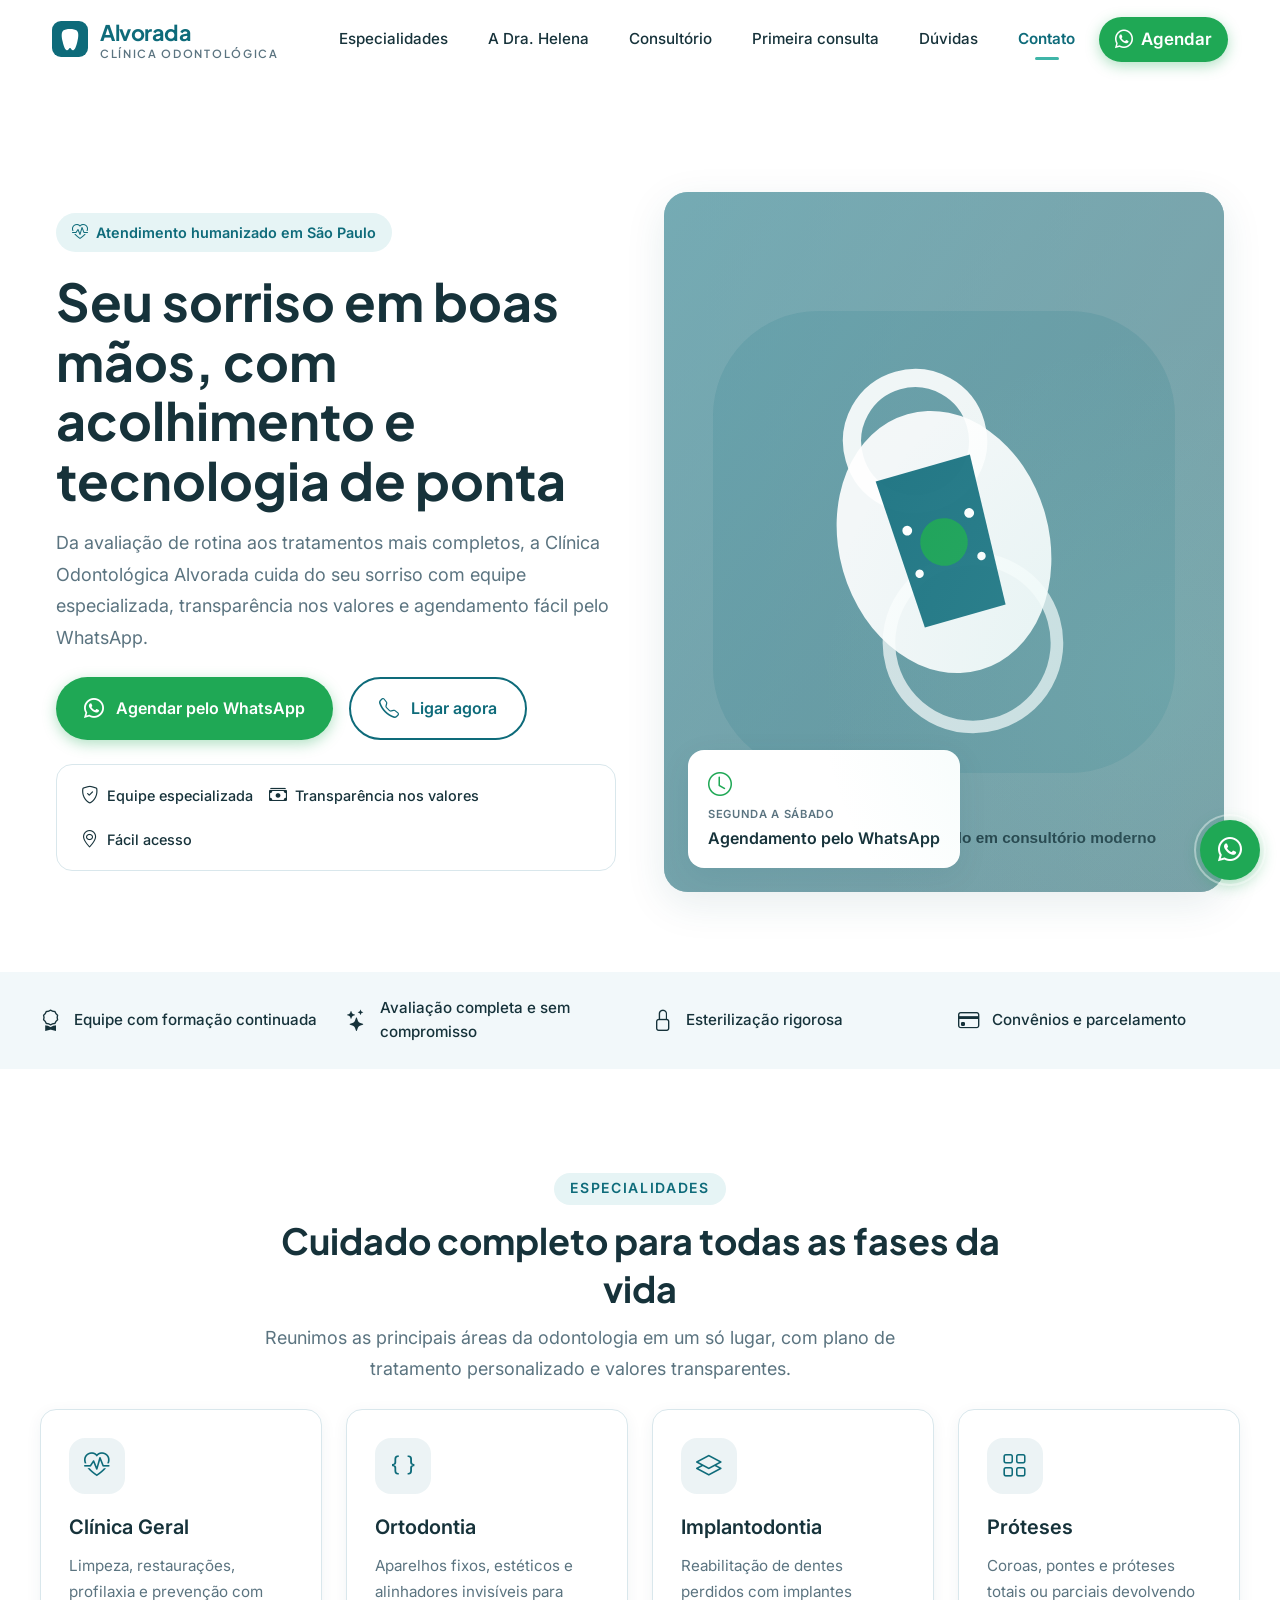
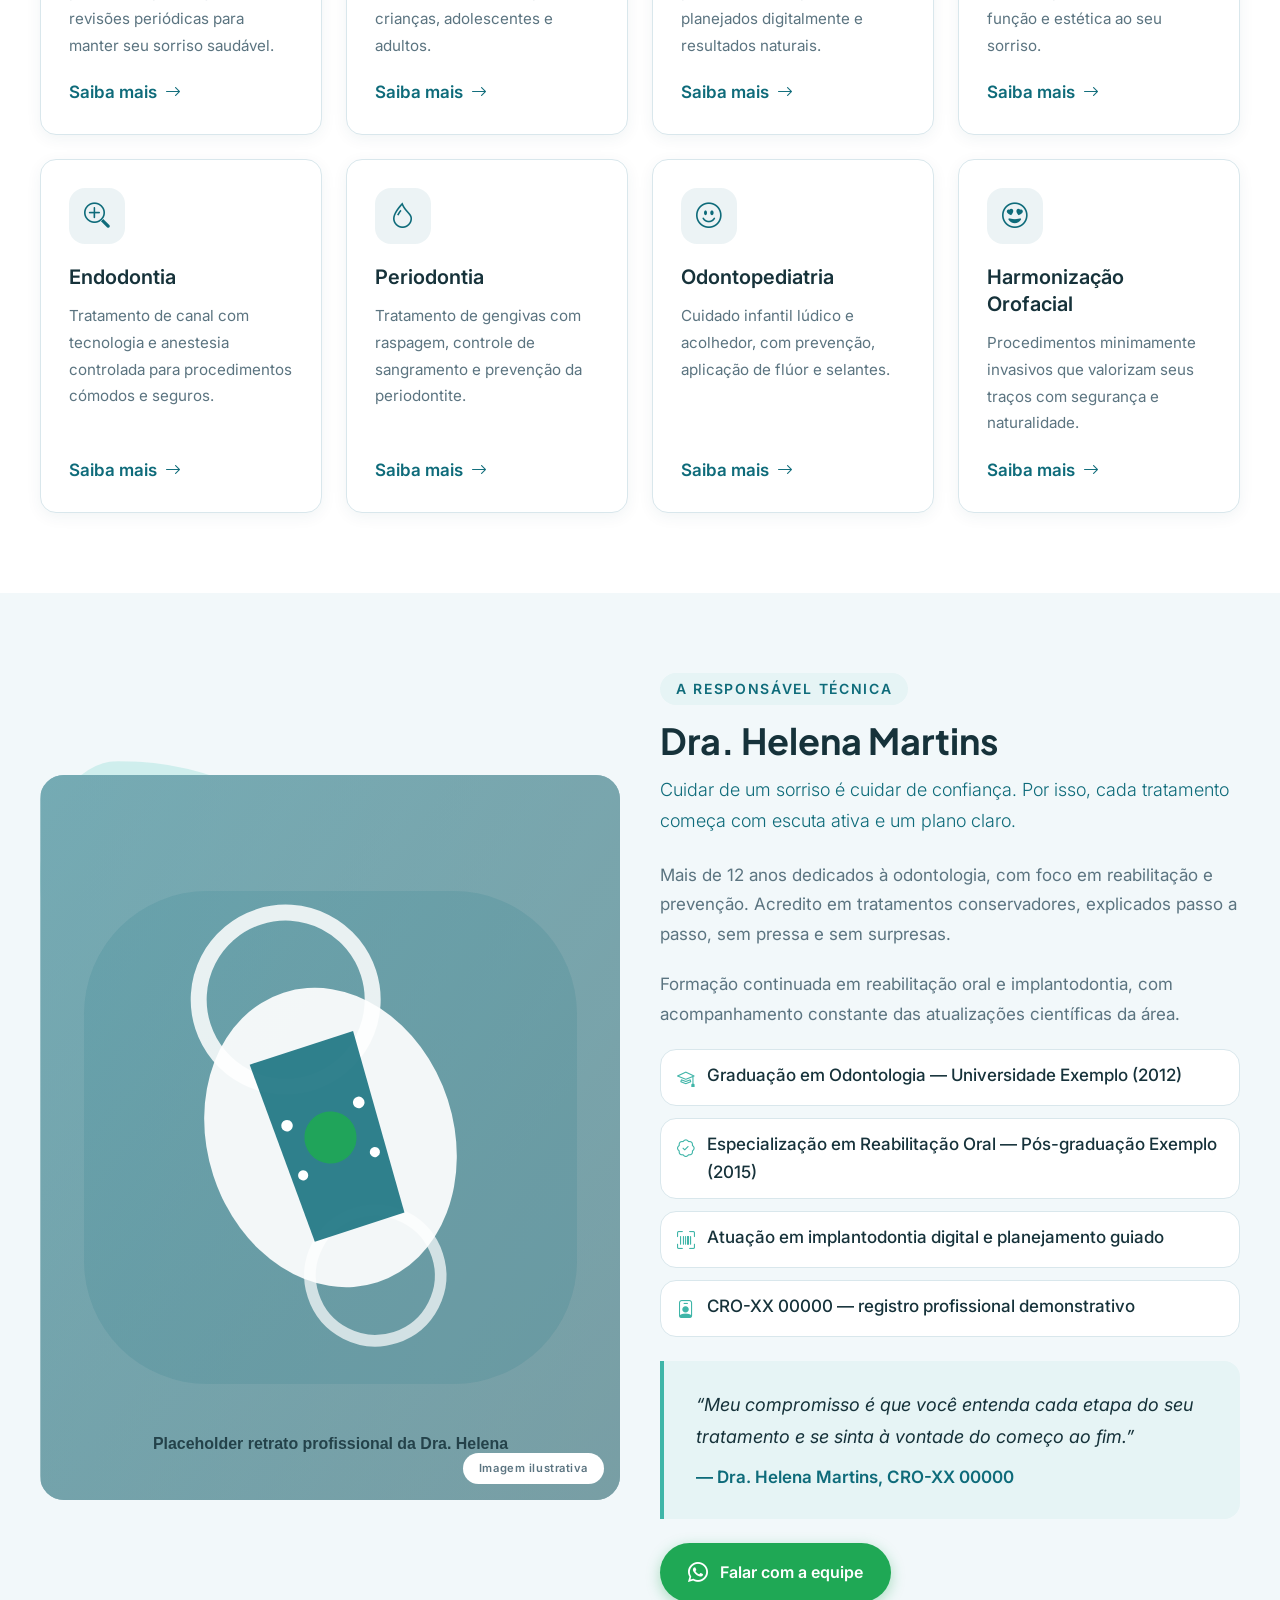
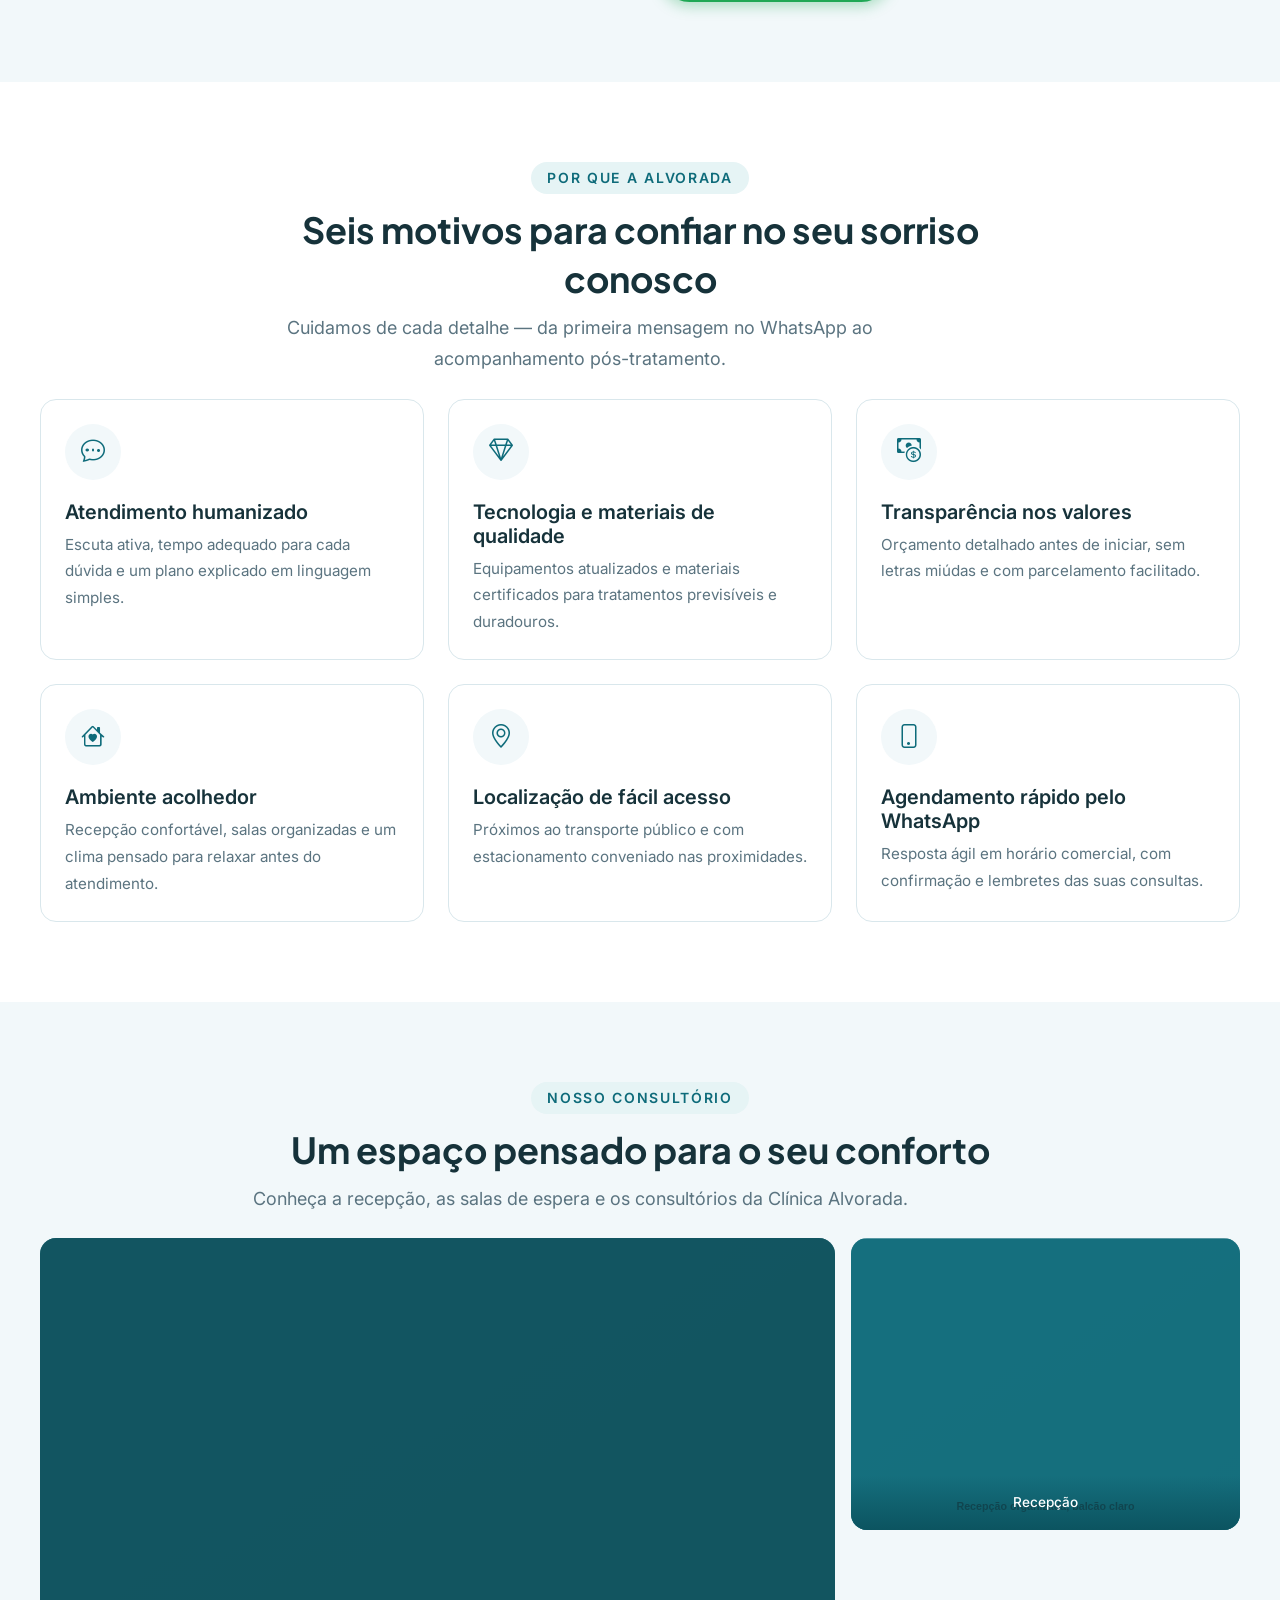
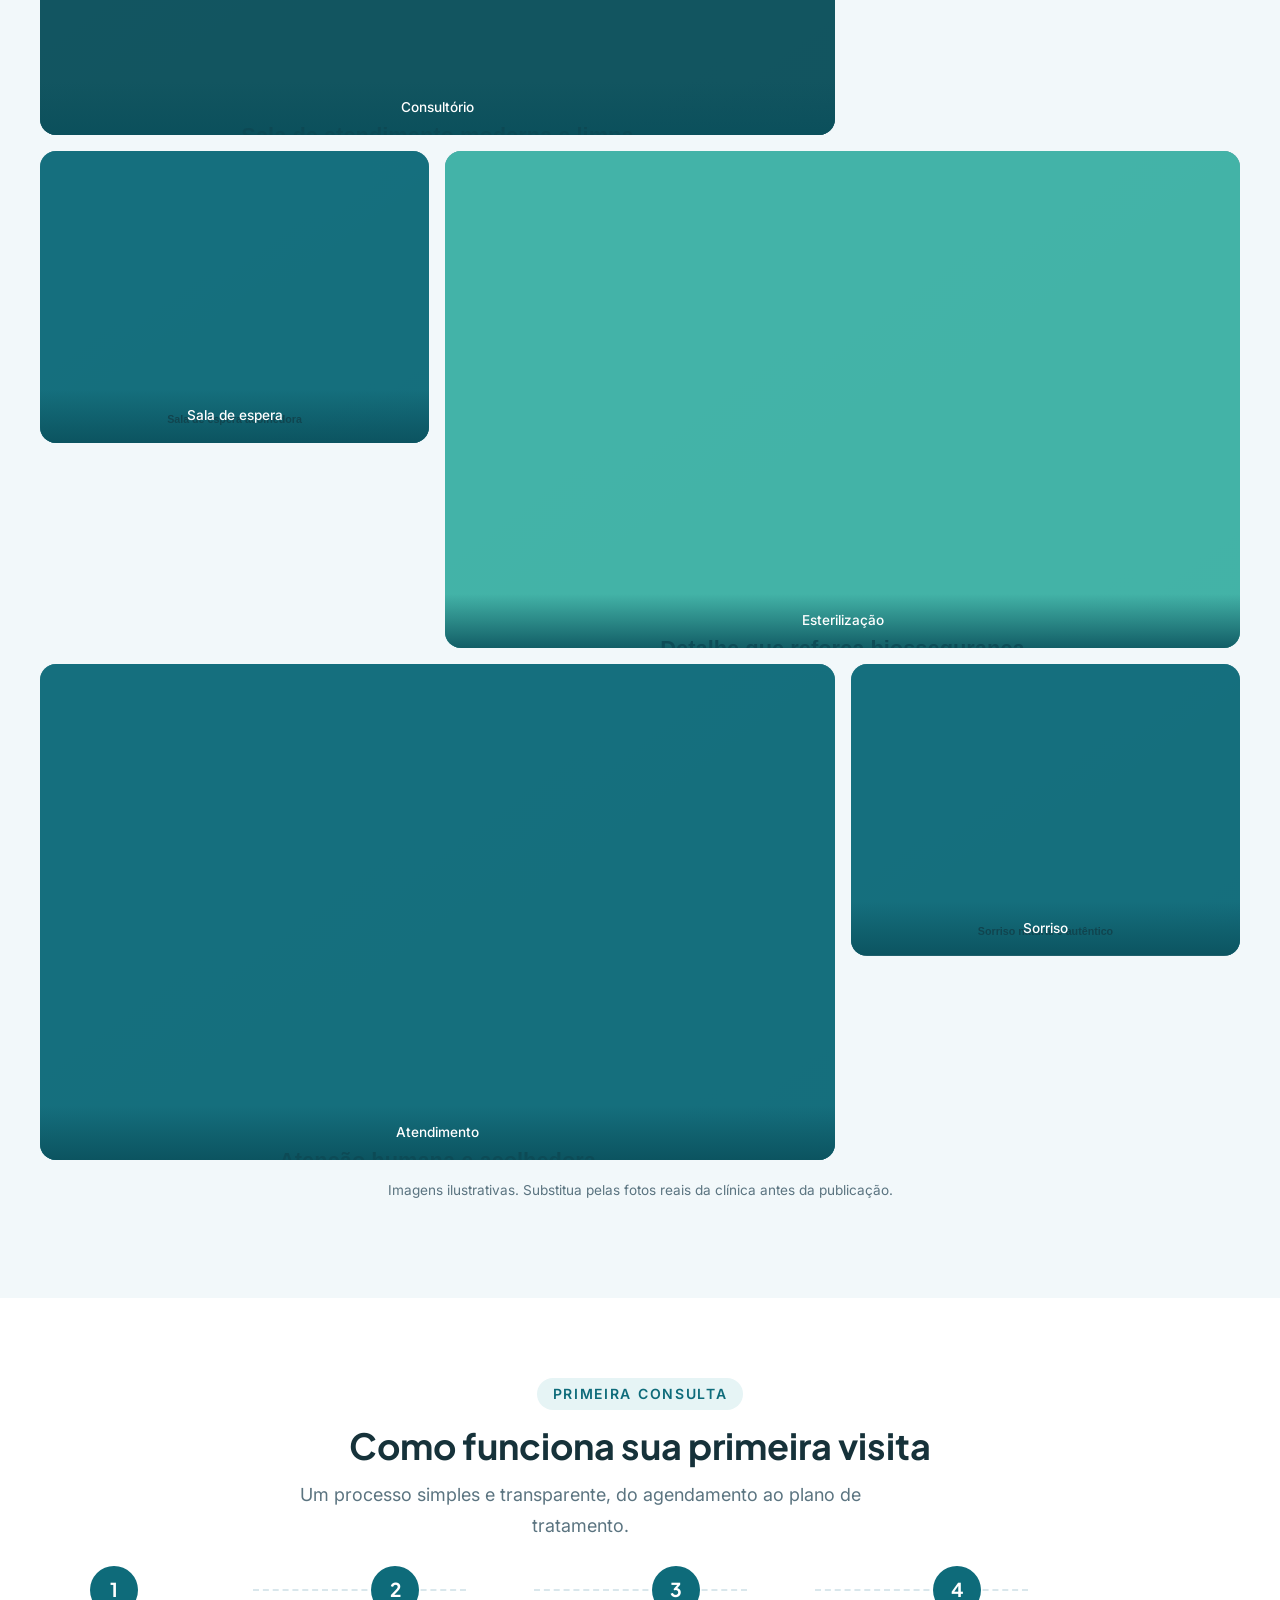
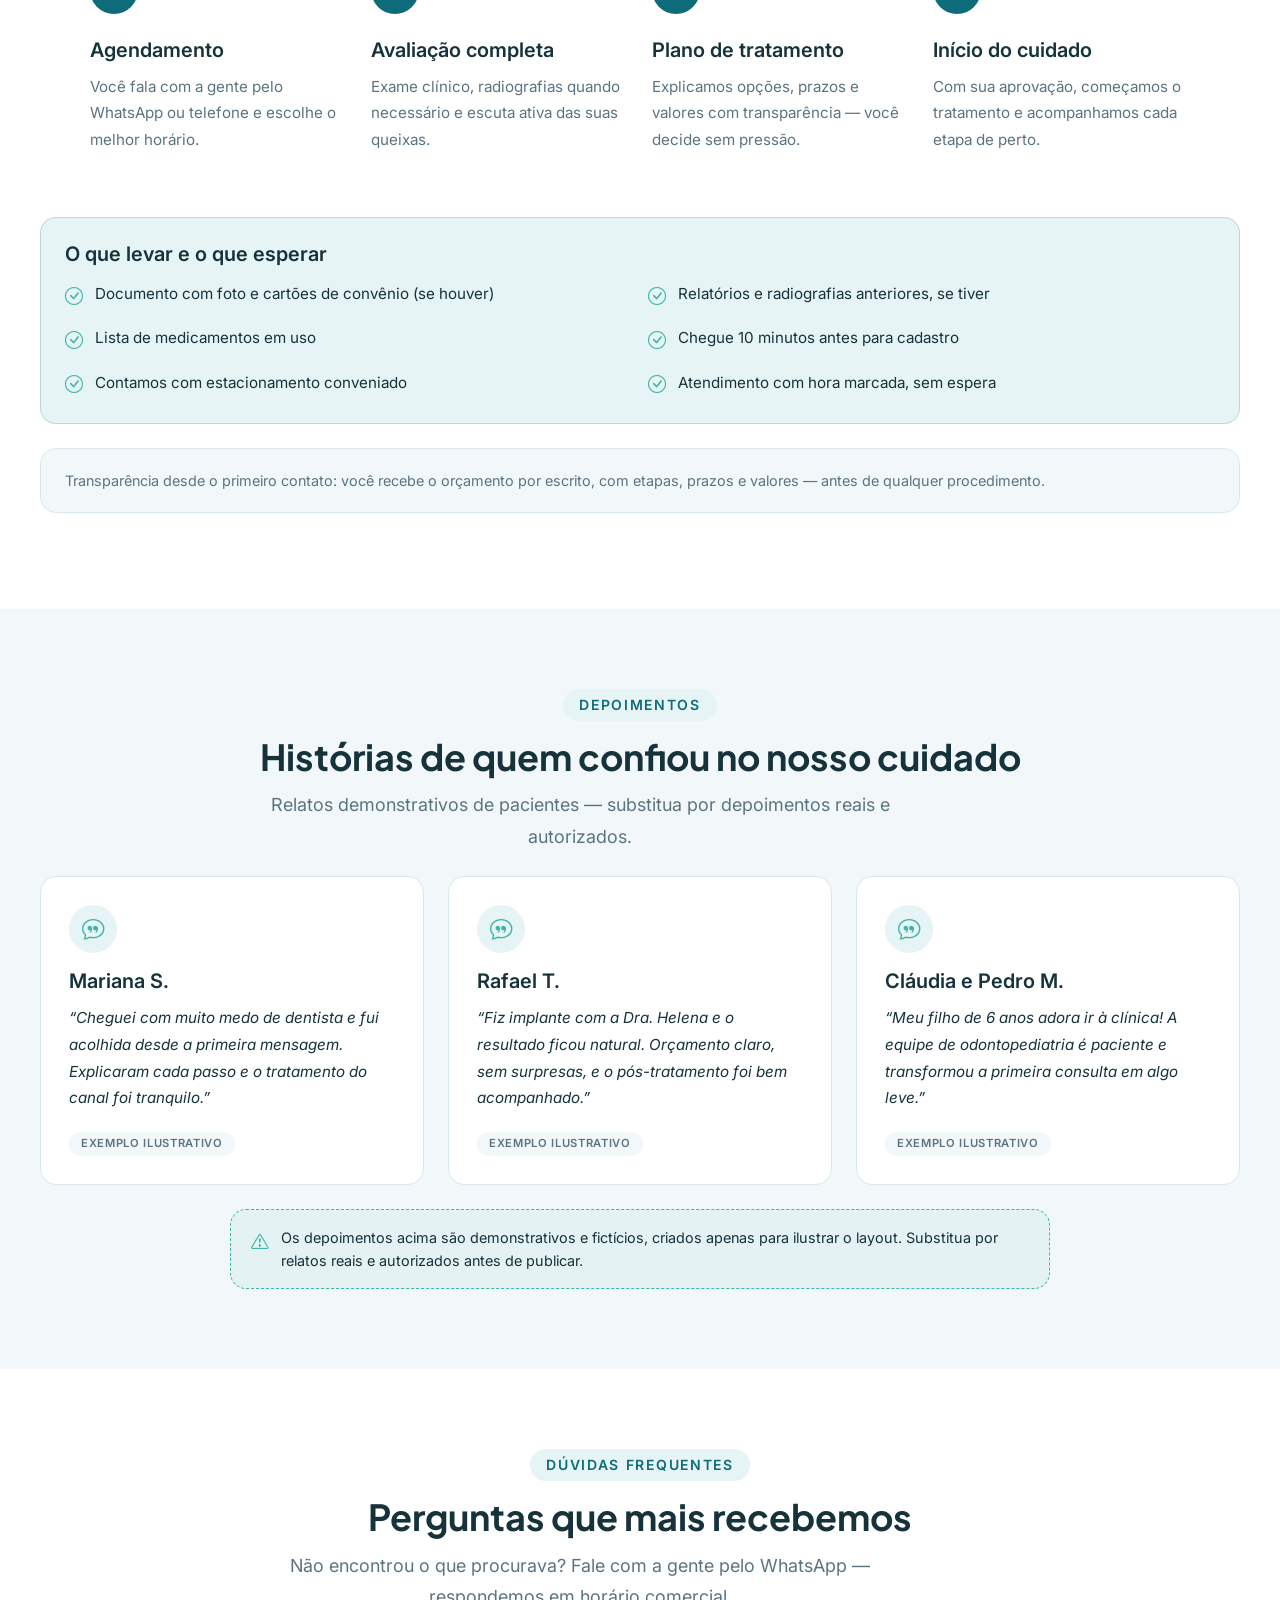
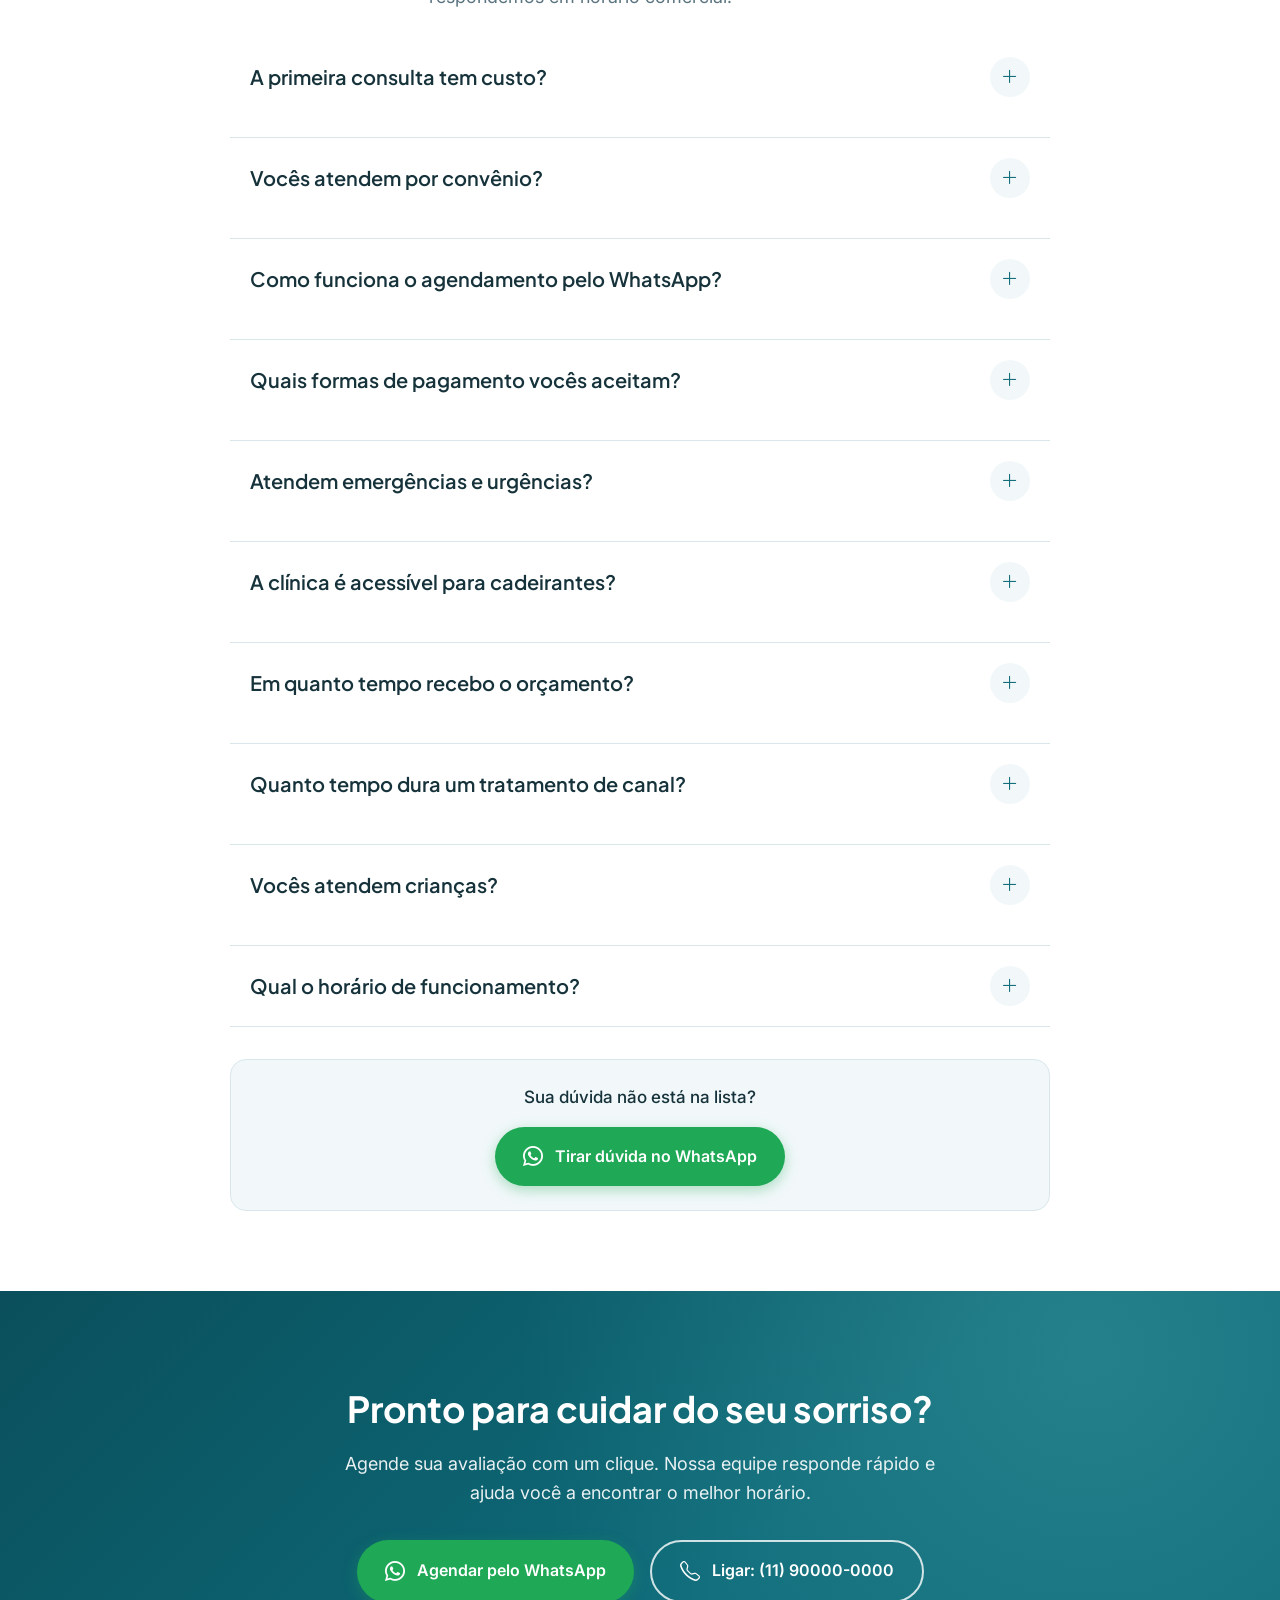
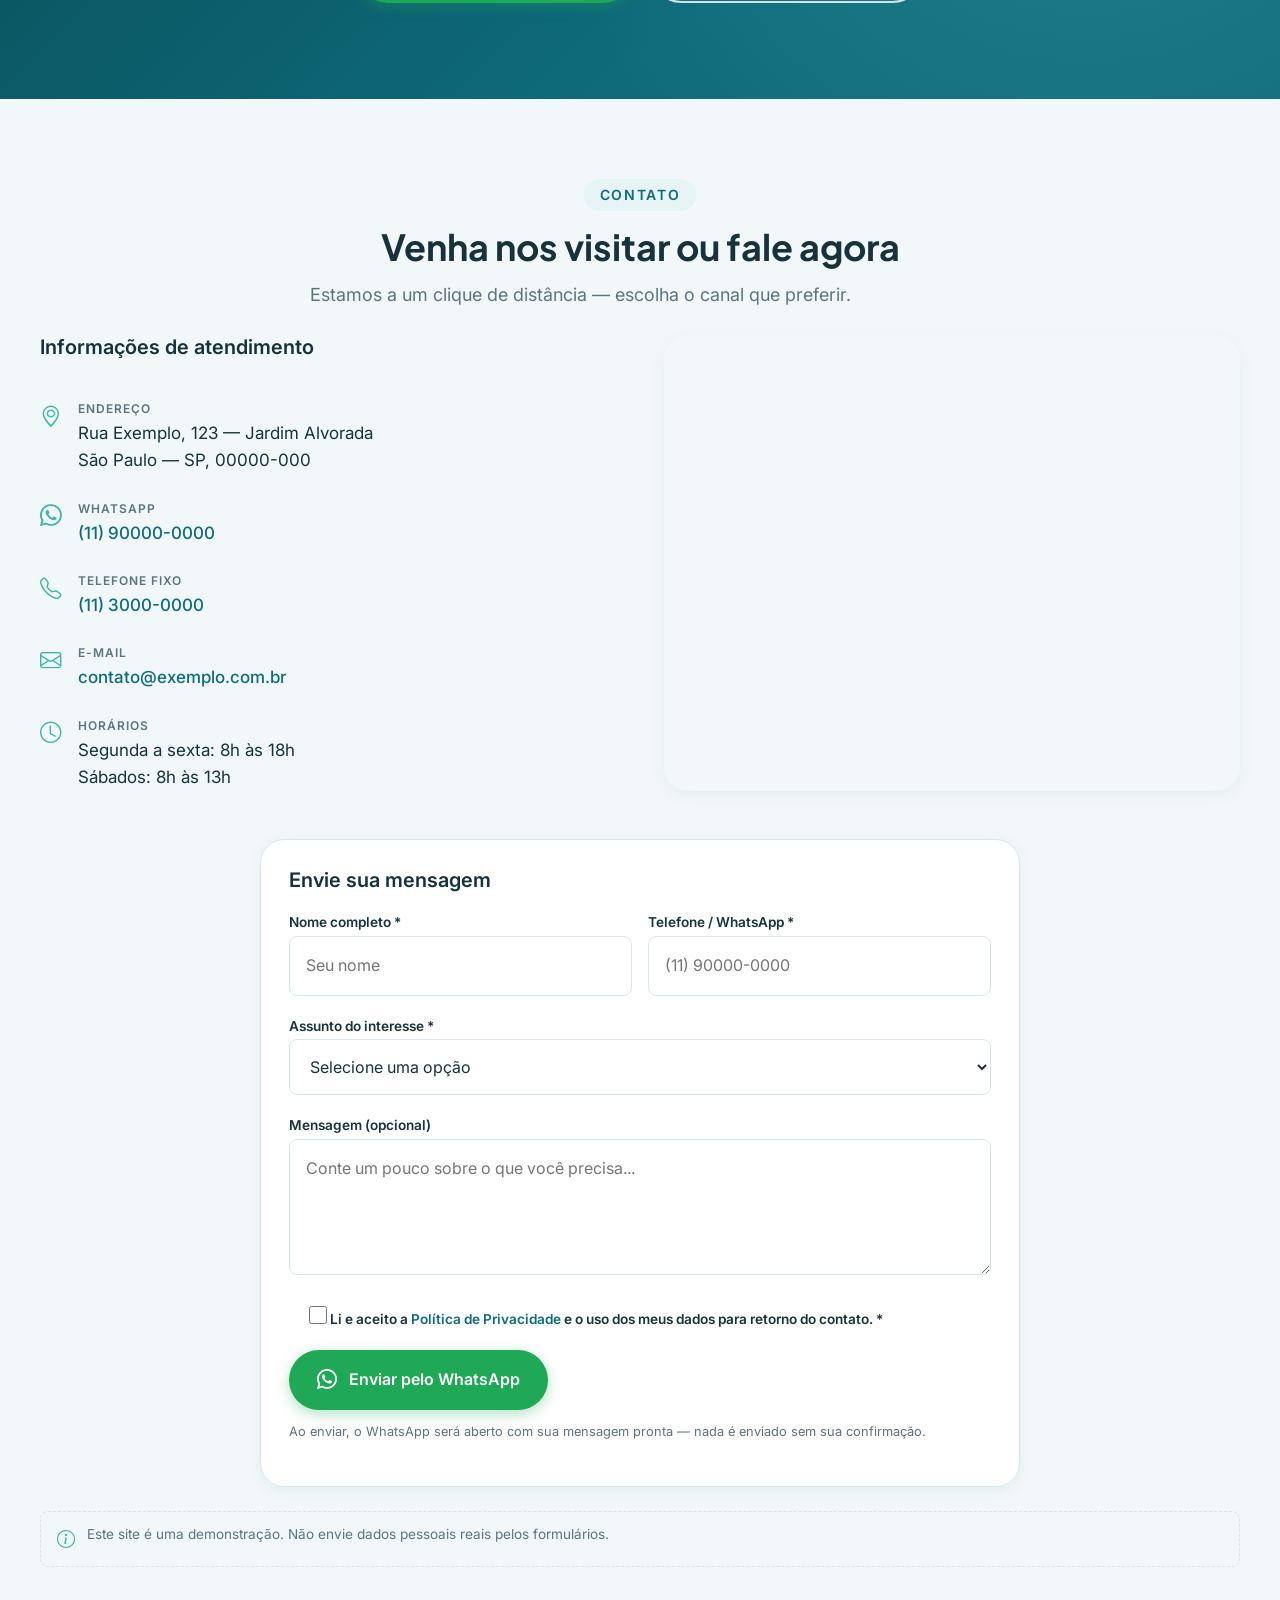
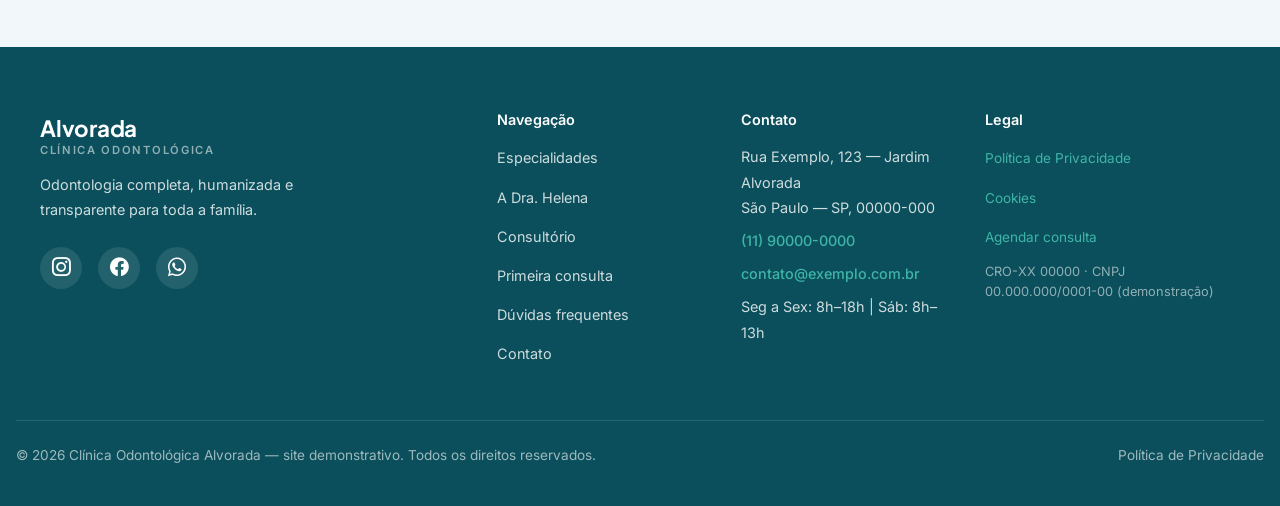
==== index.html @ f6684de0 "starter commit" ====
<!DOCTYPE html>
<html lang="pt-BR">
<head>
  <meta charset="UTF-8">
  <meta name="viewport" content="width=device-width, initial-scale=1, viewport-fit=cover">
  <title>Clínica Odontológica Alvorada | Odontologia completa em São Paulo</title>
  <meta name="description" content="Clínica Odontológica Alvorada: avaliação, implantes, ortodontia, próteses e mais. Atendimento humanizado e agendamento pelo WhatsApp. Agende sua primeira consulta.">
  <meta name="robots" content="index, follow">
  <meta name="author" content="Clínica Odontológica Alvorada">
  <meta name="theme-color" content="#0E6B7A">
  <link rel="canonical" href="https://www.exemplo.com.br/">

  <!-- Open Graph / redes sociais -->
  <meta property="og:type" content="website">
  <meta property="og:locale" content="pt_BR">
  <meta property="og:site_name" content="Clínica Odontológica Alvorada">
  <meta property="og:title" content="Clínica Odontológica Alvorada | Odontologia completa em São Paulo">
  <meta property="og:description" content="Atendimento humanizado, equipe especializada e agendamento pelo WhatsApp. Cuide do seu sorriso na Clínica Alvorada.">
  <meta property="og:url" content="https://www.exemplo.com.br/">
  <meta property="og:image" content="https://www.exemplo.com.br/images/og-image.png">
  <meta name="twitter:card" content="summary_large_image">

  <!-- Favicon -->
  <link rel="icon" type="image/svg+xml" href="favicon/favicon.svg">
  <link rel="icon" type="image/png" sizes="32x32" href="favicon/favicon-32x32.png">
  <link rel="apple-touch-icon" sizes="180x180" href="favicon/apple-touch-icon.png">

  <!-- Fontes (Google Fonts) -->
  <link rel="preconnect" href="https://fonts.googleapis.com">
  <link rel="preconnect" href="https://fonts.gstatic.com" crossorigin>
  <link href="https://fonts.googleapis.com/css2?family=Inter:wght@400;500;600&family=Plus+Jakarta+Sans:wght@600;700&display=swap" rel="stylesheet">

  <!-- Bootstrap 5.3.3 + Bootstrap Icons (CDN, com SRI) -->
  <link rel="stylesheet" href="https://cdn.jsdelivr.net/npm/bootstrap@5.3.3/dist/css/bootstrap.min.css" integrity="sha384-QWTKZyjpPEjISv5WaRU9OFeRpok6YctnYmDr5pNlyT2bRjXh0JMhjY6hW+ALEwIH" crossorigin="anonymous">
  <link rel="stylesheet" href="https://cdn.jsdelivr.net/npm/bootstrap-icons@1.11.3/font/bootstrap-icons.min.css" integrity="sha384-XGjxtQfXaH2tnPFa9x+ruJTuLE3Aa6LhHSWRr1XeTyhezb4abCG4ccI5AkVDxqC+" crossorigin="anonymous">

  <link rel="stylesheet" href="css/style.css">

  <!-- Ativa animações apenas quando o JavaScript está disponível -->
  <script>document.documentElement.classList.add('js');</script>

  <!-- Dados estruturados (schema.org) -->
  <script type="application/ld+json">
  {
    "@context": "https://schema.org",
    "@type": "Dentist",
    "name": "Clínica Odontológica Alvorada",
    "description": "Clínica odontológica com atendimento humanizado, equipe especializada e agendamento pelo WhatsApp.",
    "url": "https://www.exemplo.com.br/",
    "logo": "https://www.exemplo.com.br/favicon/favicon.svg",
    "image": "https://www.exemplo.com.br/images/og-image.png",
    "telephone": "+5511900000000",
    "priceRange": "$$",
    "address": {
      "@type": "PostalAddress",
      "streetAddress": "Rua Exemplo, 123 — Jardim Alvorada",
      "addressLocality": "São Paulo",
      "addressRegion": "SP",
      "postalCode": "00000-000",
      "addressCountry": "BR"
    },
    "openingHoursSpecification": [
      { "@type": "OpeningHoursSpecification", "dayOfWeek": ["Monday", "Tuesday", "Wednesday", "Thursday", "Friday"], "opens": "08:00", "closes": "18:00" },
      { "@type": "OpeningHoursSpecification", "dayOfWeek": ["Saturday"], "opens": "08:00", "closes": "13:00" }
    ],
    "founder": { "@type": "Person", "name": "Dra. Helena Martins", "honorificSuffix": "CRO-XX 00000" },
    "sameAs": [
      "https://www.instagram.com/exemplo",
      "https://www.facebook.com/exemplo"
    ]
  }
  </script>
</head>
<body>
  <a class="skip-link" href="#conteudo">Pular para o conteúdo</a>

  <!-- ============ CABEÇALHO ============ -->
  <header class="header">
    <div class="container section-wrapper">
      <a class="header-logo" href="#inicio" aria-label="Clínica Odontológica Alvorada — início">
        <svg width="36" height="36" viewBox="0 0 64 64" aria-hidden="true" focusable="false">
          <rect width="64" height="64" rx="16" fill="#0E6B7A"></rect>
          <path fill="#FFFFFF" d="M20 17c4-4 20-4 24 0 4 4 3 12 1 20-2 8-4 14-7 15-3 1-4-4-6-4s-3 5-6 4c-3-1-5-7-7-15-2-8-3-16 1-20z"></path>
        </svg>
        <span class="logo-text">
          <span>Alvorada</span>
          <span class="logo-sub">Clínica Odontológica</span>
        </span>
      </a>

      <nav class="header-nav" id="menu-principal" aria-label="Menu principal">
        <a class="header-nav-link active" href="#especialidades">Especialidades</a>
        <a class="header-nav-link" href="#profissional">A Dra. Helena</a>
        <a class="header-nav-link" href="#consultorio">Consultório</a>
        <a class="header-nav-link" href="#primeira-consulta">Primeira consulta</a>
        <a class="header-nav-link" href="#faq">Dúvidas</a>
        <a class="header-nav-link" href="#contato">Contato</a>
        <a class="header-cta" href="#contato" data-whatsapp-message="Olá! Gostaria de agendar uma avaliação odontológica.">
          <i class="bi bi-whatsapp" aria-hidden="true"></i> Agendar
        </a>
      </nav>

      <button class="header-toggler" type="button" aria-expanded="false" aria-controls="menu-principal" aria-label="Abrir ou fechar o menu">
        <span class="header-toggler-bar"></span>
        <span class="header-toggler-bar"></span>
        <span class="header-toggler-bar"></span>
      </button>
    </div>
  </header>

  <main id="conteudo">

    <!-- ============ HERO ============ -->
    <section id="inicio" aria-label="Apresentação">
      <div class="section-wrapper hero">
        <div class="hero-content reveal visible">
          <span class="hero-badge">
            <i class="bi bi-heart-pulse" aria-hidden="true"></i> Atendimento humanizado em São Paulo
          </span>
          <h1>Seu sorriso em boas mãos, com acolhimento e tecnologia de ponta</h1>
          <p>Da avaliação de rotina aos tratamentos mais completos, a Clínica Odontológica Alvorada cuida do seu sorriso com equipe especializada, transparência nos valores e agendamento fácil pelo WhatsApp.</p>
          <div class="hero-buttons">
            <a class="btn-whatsapp" href="#contato" data-whatsapp-message="Olá! Gostaria de agendar uma avaliação odontológica.">
              <i class="bi bi-whatsapp" aria-hidden="true"></i> Agendar pelo WhatsApp
            </a>
            <a class="btn-outline-brand" href="tel:+5511900000000">
              <i class="bi bi-telephone" aria-hidden="true"></i> Ligar agora
            </a>
          </div>
          <div class="hero-trust">
            <span class="hero-trust-item"><i class="bi bi-shield-check" aria-hidden="true"></i> Equipe especializada</span>
            <span class="hero-trust-item"><i class="bi bi-cash-stack" aria-hidden="true"></i> Transparência nos valores</span>
            <span class="hero-trust-item"><i class="bi bi-geo-alt" aria-hidden="true"></i> Fácil acesso</span>
          </div>
        </div>

        <div class="hero-image">
          <img src="images/hero/hero-main.svg" alt="Recepção acolhedora da Clínica Odontológica Alvorada" width="640" height="800" fetchpriority="high">
          <div class="hero-card-float">
            <i class="bi bi-clock" aria-hidden="true"></i>
            <span class="card-label">Segunda a sábado</span>
            <span class="card-detail">Agendamento pelo WhatsApp</span>
          </div>
        </div>
      </div>
    </section>

    <!-- ============ FAIXA DE CONFIANÇA ============ -->
    <section class="trust-bar" aria-label="Diferenciais rápidos">
      <div class="section-wrapper">
        <span class="trust-bar-item"><i class="bi bi-award" aria-hidden="true"></i> Equipe com formação continuada</span>
        <span class="trust-bar-item"><i class="bi bi-stars" aria-hidden="true"></i> Avaliação completa e sem compromisso</span>
        <span class="trust-bar-item"><i class="bi bi-lock" aria-hidden="true"></i> Esterilização rigorosa</span>
        <span class="trust-bar-item"><i class="bi bi-credit-card" aria-hidden="true"></i> Convênios e parcelamento</span>
      </div>
    </section>

    <!-- ============ ESPECIALIDADES ============ -->
    <section id="especialidades" class="section">
      <div class="section-wrapper">
        <div class="section-heading reveal">
          <span class="section-eyebrow">Especialidades</span>
          <h2 class="section-title">Cuidado completo para todas as fases da vida</h2>
          <p class="section-subtitle">Reunimos as principais áreas da odontologia em um só lugar, com plano de tratamento personalizado e valores transparentes.</p>
        </div>

        <div class="services-grid">
          <article class="service-card reveal stagger-1">
            <div class="service-card-icon"><i class="bi bi-heart-pulse" aria-hidden="true"></i></div>
            <h3>Clínica Geral</h3>
            <p>Limpeza, restaurações, profilaxia e prevenção com revisões periódicas para manter seu sorriso saudável.</p>
            <a class="service-card-link" href="#contato" data-whatsapp-message="Olá! Gostaria de saber mais sobre Clínica Geral.">Saiba mais <i class="bi bi-arrow-right" aria-hidden="true"></i></a>
          </article>

          <article class="service-card reveal stagger-2">
            <div class="service-card-icon"><i class="bi bi-braces" aria-hidden="true"></i></div>
            <h3>Ortodontia</h3>
            <p>Aparelhos fixos, estéticos e alinhadores invisíveis para crianças, adolescentes e adultos.</p>
            <a class="service-card-link" href="#contato" data-whatsapp-message="Olá! Gostaria de saber mais sobre Ortodontia.">Saiba mais <i class="bi bi-arrow-right" aria-hidden="true"></i></a>
          </article>

          <article class="service-card reveal stagger-3">
            <div class="service-card-icon"><i class="bi bi-layers" aria-hidden="true"></i></div>
            <h3>Implantodontia</h3>
            <p>Reabilitação de dentes perdidos com implantes planejados digitalmente e resultados naturais.</p>
            <a class="service-card-link" href="#contato" data-whatsapp-message="Olá! Gostaria de saber mais sobre Implantes.">Saiba mais <i class="bi bi-arrow-right" aria-hidden="true"></i></a>
          </article>

          <article class="service-card reveal stagger-4">
            <div class="service-card-icon"><i class="bi bi-grid" aria-hidden="true"></i></div>
            <h3>Próteses</h3>
            <p>Coroas, pontes e próteses totais ou parciais devolvendo função e estética ao seu sorriso.</p>
            <a class="service-card-link" href="#contato" data-whatsapp-message="Olá! Gostaria de saber mais sobre Próteses.">Saiba mais <i class="bi bi-arrow-right" aria-hidden="true"></i></a>
          </article>

          <article class="service-card reveal stagger-1">
            <div class="service-card-icon"><i class="bi bi-zoom-in" aria-hidden="true"></i></div>
            <h3>Endodontia</h3>
            <p>Tratamento de canal com tecnologia e anestesia controlada para procedimentos cómodos e seguros.</p>
            <a class="service-card-link" href="#contato" data-whatsapp-message="Olá! Gostaria de saber mais sobre Endodontia (canal).">Saiba mais <i class="bi bi-arrow-right" aria-hidden="true"></i></a>
          </article>

          <article class="service-card reveal stagger-2">
            <div class="service-card-icon"><i class="bi bi-droplet" aria-hidden="true"></i></div>
            <h3>Periodontia</h3>
            <p>Tratamento de gengivas com raspagem, controle de sangramento e prevenção da periodontite.</p>
            <a class="service-card-link" href="#contato" data-whatsapp-message="Olá! Gostaria de saber mais sobre Periodontia (gengiva).">Saiba mais <i class="bi bi-arrow-right" aria-hidden="true"></i></a>
          </article>

          <article class="service-card reveal stagger-3">
            <div class="service-card-icon"><i class="bi bi-emoji-smile" aria-hidden="true"></i></div>
            <h3>Odontopediatria</h3>
            <p>Cuidado infantil lúdico e acolhedor, com prevenção, aplicação de flúor e selantes.</p>
            <a class="service-card-link" href="#contato" data-whatsapp-message="Olá! Gostaria de saber mais sobre Odontopediatria.">Saiba mais <i class="bi bi-arrow-right" aria-hidden="true"></i></a>
          </article>

          <article class="service-card reveal stagger-4">
            <div class="service-card-icon"><i class="bi bi-emoji-heart-eyes" aria-hidden="true"></i></div>
            <h3>Harmonização Orofacial</h3>
            <p>Procedimentos minimamente invasivos que valorizam seus traços com segurança e naturalidade.</p>
            <a class="service-card-link" href="#contato" data-whatsapp-message="Olá! Gostaria de saber mais sobre Harmonização Orofacial.">Saiba mais <i class="bi bi-arrow-right" aria-hidden="true"></i></a>
          </article>
        </div>
      </div>
    </section>

    <!-- ============ PROFISSIONAL ============ -->
    <section id="profissional" class="section section-alt">
      <div class="section-wrapper">
        <div class="about-grid">
          <div class="about-figure reveal">
            <div class="about-image-decoration" aria-hidden="true"></div>
            <div class="about-image">
              <img src="images/about/dra-helena.svg" alt="Retrato ilustrativo da Dra. Helena Martins" width="640" height="800" loading="lazy">
              <span class="about-image-badge">Imagem ilustrativa</span>
            </div>
          </div>

          <div class="about-text reveal stagger-1">
            <span class="section-eyebrow">A responsável técnica</span>
            <h2 class="section-title">Dra. Helena Martins</h2>
            <p class="lead">Cuidar de um sorriso é cuidar de confiança. Por isso, cada tratamento começa com escuta ativa e um plano claro.</p>
            <p>Mais de 12 anos dedicados à odontologia, com foco em reabilitação e prevenção. Acredito em tratamentos conservadores, explicados passo a passo, sem pressa e sem surpresas.</p>
            <p>Formação continuada em reabilitação oral e implantodontia, com acompanhamento constante das atualizações científicas da área.</p>

            <div class="about-formation">
              <div class="about-formation-item">
                <i class="bi bi-mortarboard" aria-hidden="true"></i>
                <span>Graduação em Odontologia — Universidade Exemplo (2012)</span>
              </div>
              <div class="about-formation-item">
                <i class="bi bi-patch-check" aria-hidden="true"></i>
                <span>Especialização em Reabilitação Oral — Pós-graduação Exemplo (2015)</span>
              </div>
              <div class="about-formation-item">
                <i class="bi bi-upc-scan" aria-hidden="true"></i>
                <span>Atuação em implantodontia digital e planejamento guiado</span>
              </div>
              <div class="about-formation-item">
                <i class="bi bi-person-badge" aria-hidden="true"></i>
                <span>CRO-XX 00000 — registro profissional demonstrativo</span>
              </div>
            </div>

            <blockquote class="about-quote">
              <p>“Meu compromisso é que você entenda cada etapa do seu tratamento e se sinta à vontade do começo ao fim.”</p>
              <cite>— Dra. Helena Martins, CRO-XX 00000</cite>
            </blockquote>

            <div class="about-cta">
              <a class="btn-whatsapp" href="#contato" data-whatsapp-message="Olá, Dra. Helena! Gostaria de agendar uma avaliação.">
                <i class="bi bi-whatsapp" aria-hidden="true"></i> Falar com a equipe
              </a>
            </div>
          </div>
        </div>
      </div>
    </section>

    <!-- ============ DIFERENCIAIS ============ -->
    <section id="diferenciais" class="section">
      <div class="section-wrapper">
        <div class="section-heading reveal">
          <span class="section-eyebrow">Por que a Alvorada</span>
          <h2 class="section-title">Seis motivos para confiar no seu sorriso conosco</h2>
          <p class="section-subtitle">Cuidamos de cada detalhe — da primeira mensagem no WhatsApp ao acompanhamento pós-tratamento.</p>
        </div>

        <div class="differentials-grid">
          <article class="differential-card reveal stagger-1">
            <div class="differential-icon"><i class="bi bi-chat-dots" aria-hidden="true"></i></div>
            <h3>Atendimento humanizado</h3>
            <p>Escuta ativa, tempo adequado para cada dúvida e um plano explicado em linguagem simples.</p>
          </article>

          <article class="differential-card reveal stagger-2">
            <div class="differential-icon"><i class="bi bi-gem" aria-hidden="true"></i></div>
            <h3>Tecnologia e materiais de qualidade</h3>
            <p>Equipamentos atualizados e materiais certificados para tratamentos previsíveis e duradouros.</p>
          </article>

          <article class="differential-card reveal stagger-3">
            <div class="differential-icon"><i class="bi bi-cash-coin" aria-hidden="true"></i></div>
            <h3>Transparência nos valores</h3>
            <p>Orçamento detalhado antes de iniciar, sem letras miúdas e com parcelamento facilitado.</p>
          </article>

          <article class="differential-card reveal stagger-1">
            <div class="differential-icon"><i class="bi bi-house-heart" aria-hidden="true"></i></div>
            <h3>Ambiente acolhedor</h3>
            <p>Recepção confortável, salas organizadas e um clima pensado para relaxar antes do atendimento.</p>
          </article>

          <article class="differential-card reveal stagger-2">
            <div class="differential-icon"><i class="bi bi-geo-alt" aria-hidden="true"></i></div>
            <h3>Localização de fácil acesso</h3>
            <p>Próximos ao transporte público e com estacionamento conveniado nas proximidades.</p>
          </article>

          <article class="differential-card reveal stagger-3">
            <div class="differential-icon"><i class="bi bi-phone" aria-hidden="true"></i></div>
            <h3>Agendamento rápido pelo WhatsApp</h3>
            <p>Resposta ágil em horário comercial, com confirmação e lembretes das suas consultas.</p>
          </article>
        </div>
      </div>
    </section>

    <!-- ============ CONSULTÓRIO / GALERIA ============ -->
    <section id="consultorio" class="section section-alt">
      <div class="section-wrapper">
        <div class="section-heading reveal">
          <span class="section-eyebrow">Nosso consultório</span>
          <h2 class="section-title">Um espaço pensado para o seu conforto</h2>
          <p class="section-subtitle">Conheça a recepção, as salas de espera e os consultórios da Clínica Alvorada.</p>
        </div>

        <div class="gallery-grid">
          <button type="button" class="gallery-item gallery-item--wide reveal" data-bs-toggle="modal" data-bs-target="#galleryModal"
                  data-img="images/gallery/consultorio.svg" data-caption="Consultório odontológico" data-caption-full="Consultório odontológico com cadeira e equipamentos modernos. Foto ilustrativa."
                  aria-label="Ampliar imagem: consultório odontológico">
            <img src="images/gallery/consultorio.svg" alt="Consultório odontológico moderno" width="800" height="500" loading="lazy">
            <span class="gallery-item-caption">Consultório</span>
          </button>

          <button type="button" class="gallery-item reveal" data-bs-toggle="modal" data-bs-target="#galleryModal"
                  data-img="images/gallery/recepcao.svg" data-caption="Recepção" data-caption-full="Recepção da clínica com balcão de atendimento. Foto ilustrativa."
                  aria-label="Ampliar imagem: recepção">
            <img src="images/gallery/recepcao.svg" alt="Recepção da clínica" width="800" height="600" loading="lazy">
            <span class="gallery-item-caption">Recepção</span>
          </button>

          <button type="button" class="gallery-item reveal" data-bs-toggle="modal" data-bs-target="#galleryModal"
                  data-img="images/gallery/sala-espera.svg" data-caption="Sala de espera" data-caption-full="Sala de espera confortável e iluminada. Foto ilustrativa."
                  aria-label="Ampliar imagem: sala de espera">
            <img src="images/gallery/sala-espera.svg" alt="Sala de espera da clínica" width="800" height="600" loading="lazy">
            <span class="gallery-item-caption">Sala de espera</span>
          </button>

          <button type="button" class="gallery-item gallery-item--wide reveal" data-bs-toggle="modal" data-bs-target="#galleryModal"
                  data-img="images/gallery/esterilizacao.svg" data-caption="Sala de esterilização" data-caption-full="Sala de esterilização e controle de biosegurança. Foto ilustrativa."
                  aria-label="Ampliar imagem: sala de esterilização">
            <img src="images/gallery/esterilizacao.svg" alt="Sala de esterilização" width="800" height="500" loading="lazy">
            <span class="gallery-item-caption">Esterilização</span>
          </button>

          <button type="button" class="gallery-item gallery-item--wide reveal" data-bs-toggle="modal" data-bs-target="#galleryModal"
                  data-img="images/gallery/atendimento.svg" data-caption="Atendimento" data-caption-full="Atendimento odontológico com equipe de proteção individual. Foto ilustrativa."
                  aria-label="Ampliar imagem: atendimento">
            <img src="images/gallery/atendimento.svg" alt="Profissional atendendo paciente" width="800" height="500" loading="lazy">
            <span class="gallery-item-caption">Atendimento</span>
          </button>

          <button type="button" class="gallery-item reveal" data-bs-toggle="modal" data-bs-target="#galleryModal"
                  data-img="images/gallery/sorriso.svg" data-caption="Sorriso" data-caption-full="Paciente sorrindo após tratamento odontológico. Foto ilustrativa."
                  aria-label="Ampliar imagem: paciente sorrindo">
            <img src="images/gallery/sorriso.svg" alt="Paciente sorrindo" width="800" height="600" loading="lazy">
            <span class="gallery-item-caption">Sorriso</span>
          </button>
        </div>

        <p class="caption-note">Imagens ilustrativas. Substitua pelas fotos reais da clínica antes da publicação.</p>
      </div>
    </section>

    <!-- ============ PRIMEIRA CONSULTA ============ -->
    <section id="primeira-consulta" class="section">
      <div class="section-wrapper">
        <div class="section-heading reveal">
          <span class="section-eyebrow">Primeira consulta</span>
          <h2 class="section-title">Como funciona sua primeira visita</h2>
          <p class="section-subtitle">Um processo simples e transparente, do agendamento ao plano de tratamento.</p>
        </div>

        <div class="steps-grid">
          <article class="step-item reveal stagger-1">
            <span class="step-number" aria-hidden="true">1</span>
            <h3>Agendamento</h3>
            <p>Você fala com a gente pelo WhatsApp ou telefone e escolhe o melhor horário.</p>
          </article>

          <article class="step-item reveal stagger-2">
            <span class="step-number" aria-hidden="true">2</span>
            <h3>Avaliação completa</h3>
            <p>Exame clínico, radiografias quando necessário e escuta ativa das suas queixas.</p>
          </article>

          <article class="step-item reveal stagger-3">
            <span class="step-number" aria-hidden="true">3</span>
            <h3>Plano de tratamento</h3>
            <p>Explicamos opções, prazos e valores com transparência — você decide sem pressão.</p>
          </article>

          <article class="step-item reveal stagger-4">
            <span class="step-number" aria-hidden="true">4</span>
            <h3>Início do cuidado</h3>
            <p>Com sua aprovação, começamos o tratamento e acompanhamos cada etapa de perto.</p>
          </article>
        </div>

        <div class="steps-complement reveal">
          <h3>O que levar e o que esperar</h3>
          <ul>
            <li><i class="bi bi-check-circle" aria-hidden="true"></i> Documento com foto e cartões de convênio (se houver)</li>
            <li><i class="bi bi-check-circle" aria-hidden="true"></i> Relatórios e radiografias anteriores, se tiver</li>
            <li><i class="bi bi-check-circle" aria-hidden="true"></i> Lista de medicamentos em uso</li>
            <li><i class="bi bi-check-circle" aria-hidden="true"></i> Chegue 10 minutos antes para cadastro</li>
            <li><i class="bi bi-check-circle" aria-hidden="true"></i> Contamos com estacionamento conveniado</li>
            <li><i class="bi bi-check-circle" aria-hidden="true"></i> Atendimento com hora marcada, sem espera</li>
          </ul>
        </div>

        <p class="transparency-note reveal">Transparência desde o primeiro contato: você recebe o orçamento por escrito, com etapas, prazos e valores — antes de qualquer procedimento.</p>
      </div>
    </section>

    <!-- ============ DEPOIMENTOS ============ -->
    <section id="depoimentos" class="section section-alt">
      <div class="section-wrapper">
        <div class="section-heading reveal">
          <span class="section-eyebrow">Depoimentos</span>
          <h2 class="section-title">Histórias de quem confiou no nosso cuidado</h2>
          <p class="section-subtitle">Relatos demonstrativos de pacientes — substitua por depoimentos reais e autorizados.</p>
        </div>

        <div class="testimonials-grid">
          <article class="testimonial-card reveal stagger-1">
            <div class="testimonial-card-icon"><i class="bi bi-chat-quote" aria-hidden="true"></i></div>
            <h3>Mariana S.</h3>
            <p>“Cheguei com muito medo de dentista e fui acolhida desde a primeira mensagem. Explicaram cada passo e o tratamento do canal foi tranquilo.”</p>
            <span class="example-mark">Exemplo ilustrativo</span>
          </article>

          <article class="testimonial-card reveal stagger-2">
            <div class="testimonial-card-icon"><i class="bi bi-chat-quote" aria-hidden="true"></i></div>
            <h3>Rafael T.</h3>
            <p>“Fiz implante com a Dra. Helena e o resultado ficou natural. Orçamento claro, sem surpresas, e o pós-tratamento foi bem acompanhado.”</p>
            <span class="example-mark">Exemplo ilustrativo</span>
          </article>

          <article class="testimonial-card reveal stagger-3">
            <div class="testimonial-card-icon"><i class="bi bi-chat-quote" aria-hidden="true"></i></div>
            <h3>Cláudia e Pedro M.</h3>
            <p>“Meu filho de 6 anos adora ir à clínica! A equipe de odontopediatria é paciente e transformou a primeira consulta em algo leve.”</p>
            <span class="example-mark">Exemplo ilustrativo</span>
          </article>
        </div>

        <div class="demo-banner reveal">
          <i class="bi bi-exclamation-triangle" aria-hidden="true"></i>
          <span>Os depoimentos acima são demonstrativos e fictícios, criados apenas para ilustrar o layout. Substitua por relatos reais e autorizados antes de publicar.</span>
        </div>
      </div>
    </section>

    <!-- ============ FAQ ============ -->
    <section id="faq" class="section">
      <div class="section-wrapper">
        <div class="section-heading reveal">
          <span class="section-eyebrow">Dúvidas frequentes</span>
          <h2 class="section-title">Perguntas que mais recebemos</h2>
          <p class="section-subtitle">Não encontrou o que procurava? Fale com a gente pelo WhatsApp — respondemos em horário comercial.</p>
        </div>

        <div class="faq-list reveal">
          <div class="faq-item">
            <button class="faq-question" type="button" aria-expanded="false" aria-controls="faq-a1">
              <span class="faq-q-text" id="faq-q1">A primeira consulta tem custo?</span>
              <span class="faq-toggle" aria-hidden="true"><i class="bi bi-plus-lg"></i></span>
            </button>
            <div class="faq-answer" id="faq-a1" role="region" aria-labelledby="faq-q1">
              <p>A avaliação inicial tem valor simbólico e é informado no agendamento. Caso inicie o tratamento conosco, esse valor é abatido do orçamento.</p>
            </div>
          </div>

          <div class="faq-item">
            <button class="faq-question" type="button" aria-expanded="false" aria-controls="faq-a2">
              <span class="faq-q-text" id="faq-q2">Vocês atendem por convênio?</span>
              <span class="faq-toggle" aria-hidden="true"><i class="bi bi-plus-lg"></i></span>
            </button>
            <div class="faq-answer" id="faq-a2" role="region" aria-labelledby="faq-q2">
              <p>Trabalhamos com os principais convênios odontológicos da região e também com atendimento particular, com parcelamento facilitado. Consulte a cobertura do seu plano.</p>
            </div>
          </div>

          <div class="faq-item">
            <button class="faq-question" type="button" aria-expanded="false" aria-controls="faq-a3">
              <span class="faq-q-text" id="faq-q3">Como funciona o agendamento pelo WhatsApp?</span>
              <span class="faq-toggle" aria-hidden="true"><i class="bi bi-plus-lg"></i></span>
            </button>
            <div class="faq-answer" id="faq-a3" role="region" aria-labelledby="faq-q3">
              <p>Clique em qualquer botão verde do site, escolha o melhor horário e confirme com nossa equipe. Você recebe a confirmação e um lembrete antes da consulta.</p>
            </div>
          </div>

          <div class="faq-item">
            <button class="faq-question" type="button" aria-expanded="false" aria-controls="faq-a4">
              <span class="faq-q-text" id="faq-q4">Quais formas de pagamento vocês aceitam?</span>
              <span class="faq-toggle" aria-hidden="true"><i class="bi bi-plus-lg"></i></span>
            </button>
            <div class="faq-answer" id="faq-a4" role="region" aria-labelledby="faq-q4">
              <p>Cartões de crédito e débito, Pix, dinheiro e parcelamento em até 12x (consulte condições). O orçamento é apresentado por escrito antes de iniciar.</p>
            </div>
          </div>

          <div class="faq-item">
            <button class="faq-question" type="button" aria-expanded="false" aria-controls="faq-a5">
              <span class="faq-q-text" id="faq-q5">Atendem emergências e urgências?</span>
              <span class="faq-toggle" aria-hidden="true"><i class="bi bi-plus-lg"></i></span>
            </button>
            <div class="faq-answer" id="faq-a5" role="region" aria-labelledby="faq-q5">
              <p>Sim. Reservamos vagas diárias para urgências — dor, restauração quebrada ou dente avulsado. Chame no WhatsApp para verificar a disponibilidade do dia.</p>
            </div>
          </div>

          <div class="faq-item">
            <button class="faq-question" type="button" aria-expanded="false" aria-controls="faq-a6">
              <span class="faq-q-text" id="faq-q6">A clínica é acessível para cadeirantes?</span>
              <span class="faq-toggle" aria-hidden="true"><i class="bi bi-plus-lg"></i></span>
            </button>
            <div class="faq-answer" id="faq-a6" role="region" aria-labelledby="faq-q6">
              <p>Sim. Temos entrada sem degraus, banheiro acessível e espaço manobrável para cadeiras de rodas. Se precisar de apoio, avise no agendamento.</p>
            </div>
          </div>

          <div class="faq-item">
            <button class="faq-question" type="button" aria-expanded="false" aria-controls="faq-a7">
              <span class="faq-q-text" id="faq-q7">Em quanto tempo recebo o orçamento?</span>
              <span class="faq-toggle" aria-hidden="true"><i class="bi bi-plus-lg"></i></span>
            </button>
            <div class="faq-answer" id="faq-a7" role="region" aria-labelledby="faq-q7">
              <p>Na própria consulta você recebe o plano de tratamento com etapas, prazos e valores. Documentos complementares são enviados em até 24 horas úteis.</p>
            </div>
          </div>

          <div class="faq-item">
            <button class="faq-question" type="button" aria-expanded="false" aria-controls="faq-a8">
              <span class="faq-q-text" id="faq-q8">Quanto tempo dura um tratamento de canal?</span>
              <span class="faq-toggle" aria-hidden="true"><i class="bi bi-plus-lg"></i></span>
            </button>
            <div class="faq-answer" id="faq-a8" role="region" aria-labelledby="faq-q8">
              <p>Na maioria dos casos, de uma a duas sessões. O prazo exato depende do dente e da complexidade, e é informado no plano de tratamento.</p>
            </div>
          </div>

          <div class="faq-item">
            <button class="faq-question" type="button" aria-expanded="false" aria-controls="faq-a9">
              <span class="faq-q-text" id="faq-q9">Vocês atendem crianças?</span>
              <span class="faq-toggle" aria-hidden="true"><i class="bi bi-plus-lg"></i></span>
            </button>
            <div class="faq-answer" id="faq-a9" role="region" aria-labelledby="faq-q9">
              <p>Sim! A odontopediatria recebe de 2 a 12 anos, com abordagem lúdica — a primeira consulta é divertida, sem instrumentos assustadores.</p>
            </div>
          </div>

          <div class="faq-item">
            <button class="faq-question" type="button" aria-expanded="false" aria-controls="faq-a10">
              <span class="faq-q-text" id="faq-q10">Qual o horário de funcionamento?</span>
              <span class="faq-toggle" aria-hidden="true"><i class="bi bi-plus-lg"></i></span>
            </button>
            <div class="faq-answer" id="faq-a10" role="region" aria-labelledby="faq-q10">
              <p>Segunda a sexta, das 8h às 18h, e aos sábados das 8h às 13h. Urgências podem ser avaliadas fora desse horário pelo WhatsApp.</p>
            </div>
          </div>
        </div>

        <div class="faq-cta reveal">
          <p>Sua dúvida não está na lista?</p>
          <a class="btn-whatsapp" href="#contato" data-whatsapp-message="Olá! Tenho uma dúvida sobre os serviços da clínica.">
            <i class="bi bi-whatsapp" aria-hidden="true"></i> Tirar dúvida no WhatsApp
          </a>
        </div>
      </div>
    </section>

    <!-- ============ CTA FINAL ============ -->
    <section id="agendar" class="cta-final" aria-label="Agendamento">
      <div class="section-wrapper reveal">
        <h2>Pronto para cuidar do seu sorriso?</h2>
        <p>Agende sua avaliação com um clique. Nossa equipe responde rápido e ajuda você a encontrar o melhor horário.</p>
        <div class="cta-buttons">
          <a class="btn-whatsapp" href="#contato" data-whatsapp-message="Olá! Gostaria de agendar uma avaliação odontológica.">
            <i class="bi bi-whatsapp" aria-hidden="true"></i> Agendar pelo WhatsApp
          </a>
          <a class="btn-outline-brand" href="tel:+5511900000000">
            <i class="bi bi-telephone" aria-hidden="true"></i> Ligar: (11) 90000-0000
          </a>
        </div>
      </div>
    </section>

    <!-- ============ CONTATO ============ -->
    <section id="contato" class="section section-alt">
      <div class="section-wrapper">
        <div class="section-heading reveal">
          <span class="section-eyebrow">Contato</span>
          <h2 class="section-title">Venha nos visitar ou fale agora</h2>
          <p class="section-subtitle">Estamos a um clique de distância — escolha o canal que preferir.</p>
        </div>

        <div class="contact-grid">
          <div class="contact-info reveal">
            <h3>Informações de atendimento</h3>

            <div class="contact-item">
              <i class="bi bi-geo-alt" aria-hidden="true"></i>
              <div>
                <p class="label">Endereço</p>
                <p>Rua Exemplo, 123 — Jardim Alvorada<br>São Paulo — SP, 00000-000</p>
              </div>
            </div>

            <div class="contact-item">
              <i class="bi bi-whatsapp" aria-hidden="true"></i>
              <div>
                <p class="label">WhatsApp</p>
                <p><a href="#contato" data-whatsapp-message="Olá! Gostaria de agendar uma avaliação odontológica.">(11) 90000-0000</a></p>
              </div>
            </div>

            <div class="contact-item">
              <i class="bi bi-telephone" aria-hidden="true"></i>
              <div>
                <p class="label">Telefone fixo</p>
                <p><a href="tel:+551130000000">(11) 3000-0000</a></p>
              </div>
            </div>

            <div class="contact-item">
              <i class="bi bi-envelope" aria-hidden="true"></i>
              <div>
                <p class="label">E-mail</p>
                <p><a href="mailto:contato@exemplo.com.br">contato@exemplo.com.br</a></p>
              </div>
            </div>

            <div class="contact-item">
              <i class="bi bi-clock" aria-hidden="true"></i>
              <div>
                <p class="label">Horários</p>
                <p>Segunda a sexta: 8h às 18h<br>Sábados: 8h às 13h</p>
              </div>
            </div>
          </div>

          <div class="map-container reveal stagger-1">
            <iframe
              src="https://www.openstreetmap.org/export/embed.html?bbox=-46.7000%2C-23.5600%2C-46.6600%2C-23.5400&layer=mapnik&marker=-23.5500%2C-46.6800"
              title="Mapa da localização da Clínica Odontológica Alvorada (ilustrativo)"
              loading="lazy"
              referrerpolicy="no-referrer-when-downgrade"></iframe>
          </div>
        </div>

        <div class="contact-form-wrap reveal">
          <form class="contact-form" id="contactForm" novalidate>
            <h3>Envie sua mensagem</h3>

            <div class="form-row">
              <div class="form-group">
                <label for="formName">Nome completo *</label>
                <input type="text" id="formName" name="nome" autocomplete="name" placeholder="Seu nome" required>
                <span class="field-error" id="formNameError">Informe seu nome.</span>
              </div>

              <div class="form-group">
                <label for="formPhone">Telefone / WhatsApp *</label>
                <input type="tel" id="formPhone" name="telefone" autocomplete="tel" inputmode="numeric" data-phone-mask placeholder="(11) 90000-0000" required>
                <span class="field-error" id="formPhoneError">Informe um telefone válido com DDD.</span>
              </div>
            </div>

            <div class="form-group">
              <label for="formInterest">Assunto do interesse *</label>
              <select id="formInterest" name="interesse" required>
                <option value="" selected disabled>Selecione uma opção</option>
                <option value="Primeira avaliação">Primeira avaliação</option>
                <option value="Urgência / dor">Urgência / dor</option>
                <option value="Implante">Implante</option>
                <option value="Ortodontia">Ortodontia</option>
                <option value="Próteses">Próteses</option>
                <option value="Outro assunto">Outro assunto</option>
              </select>
              <span class="field-error" id="formInterestError">Selecione o assunto do seu interesse.</span>
            </div>

            <div class="form-group">
              <label for="formMessage">Mensagem (opcional)</label>
              <textarea id="formMessage" name="mensagem" rows="4" placeholder="Conte um pouco sobre o que você precisa..."></textarea>
            </div>

            <div class="form-group">
              <label class="form-check" for="formPrivacy">
                <input type="checkbox" id="formPrivacy" name="privacidade" required>
                <span>Li e aceito a <a href="privacidade.html">Política de Privacidade</a> e o uso dos meus dados para retorno do contato. *</span>
              </label>
              <span class="field-error" id="formPrivacyError">É necessário ler e aceitar a Política de Privacidade.</span>
            </div>

            <div class="form-summary" id="formErrorSummary" role="alert" aria-live="polite"></div>

            <button class="btn-whatsapp" type="submit">
              <i class="bi bi-whatsapp" aria-hidden="true"></i> Enviar pelo WhatsApp
            </button>

            <p class="form-note">Ao enviar, o WhatsApp será aberto com sua mensagem pronta — nada é enviado sem sua confirmação.</p>

            <div class="form-success" id="formSuccess" role="status" aria-live="polite"></div>
          </form>
        </div>

        <div class="demo-note reveal">
          <i class="bi bi-info-circle" aria-hidden="true"></i>
          <span>Este site é uma demonstração. Não envie dados pessoais reais pelos formulários.</span>
        </div>
      </div>
    </section>

  </main>

  <!-- ============ RODAPÉ ============ -->
  <footer class="footer">
    <div class="section-wrapper">
      <div class="footer-brand">
        <div class="logo">Alvorada</div>
        <div class="logo-sub">Clínica Odontológica</div>
        <p>Odontologia completa, humanizada e transparente para toda a família.</p>
        <div class="footer-social">
          <a href="https://www.instagram.com/exemplo" target="_blank" rel="noopener noreferrer" aria-label="Instagram da clínica (demonstração)">
            <i class="bi bi-instagram" aria-hidden="true"></i>
          </a>
          <a href="https://www.facebook.com/exemplo" target="_blank" rel="noopener noreferrer" aria-label="Facebook da clínica (demonstração)">
            <i class="bi bi-facebook" aria-hidden="true"></i>
          </a>
          <a href="#contato" data-whatsapp-message="Olá! Gostaria de agendar uma avaliação odontológica." aria-label="Falar com a clínica pelo WhatsApp">
            <i class="bi bi-whatsapp" aria-hidden="true"></i>
          </a>
        </div>
      </div>

      <div class="footer-links">
        <h4>Navegação</h4>
        <ul>
          <li><a href="#especialidades">Especialidades</a></li>
          <li><a href="#profissional">A Dra. Helena</a></li>
          <li><a href="#consultorio">Consultório</a></li>
          <li><a href="#primeira-consulta">Primeira consulta</a></li>
          <li><a href="#faq">Dúvidas frequentes</a></li>
          <li><a href="#contato">Contato</a></li>
        </ul>
      </div>

      <div class="footer-contact">
        <h4>Contato</h4>
        <p>Rua Exemplo, 123 — Jardim Alvorada<br>São Paulo — SP, 00000-000</p>
        <p><a href="tel:+5511900000000">(11) 90000-0000</a></p>
        <p><a href="mailto:contato@exemplo.com.br">contato@exemplo.com.br</a></p>
        <p>Seg a Sex: 8h–18h | Sáb: 8h–13h</p>
      </div>

      <div class="footer-legal">
        <h4>Legal</h4>
        <ul class="footer-links">
          <li><a href="privacidade.html">Política de Privacidade</a></li>
          <li><a href="privacidade.html#cookies">Cookies</a></li>
          <li><a href="index.html#contato">Agendar consulta</a></li>
        </ul>
        <p class="footer-note">CRO-XX 00000 · CNPJ 00.000.000/0001-00 (demonstração)</p>
      </div>
    </div>

    <div class="footer-bottom">
      <p>© <span data-current-year>2026</span> Clínica Odontológica Alvorada — site demonstrativo. Todos os direitos reservados.</p>
      <p><a href="privacidade.html">Política de Privacidade</a></p>
    </div>
  </footer>

  <!-- ============ BOTÕES FLUTUANTES ============ -->
  <button class="back-to-top" type="button" aria-label="Voltar ao topo">
    <i class="bi bi-arrow-up" aria-hidden="true"></i>
  </button>

  <a class="fab-whatsapp" href="#inicio" data-whatsapp-message="Olá! Gostaria de agendar uma avaliação odontológica." aria-label="Falar pelo WhatsApp">
    <span class="pulse-ring" aria-hidden="true"></span>
    <i class="bi bi-whatsapp" aria-hidden="true"></i>
  </a>

  <!-- ============ MODAL DA GALERIA ============ -->
  <div class="modal fade" id="galleryModal" tabindex="-1" aria-labelledby="galleryModalLabel" aria-hidden="true">
    <div class="modal-dialog modal-lg modal-dialog-centered">
      <div class="modal-content">
        <div class="modal-body">
          <h2 class="sr-only" id="galleryModalLabel">Imagem ampliada da galeria</h2>
          <button type="button" class="btn-close" data-bs-dismiss="modal" aria-label="Fechar"></button>
          <img id="galleryModalImg" src="images/gallery/consultorio.svg" alt="">
          <p class="modal-caption" id="galleryModalCaption"></p>
        </div>
      </div>
    </div>
  </div>

  <!-- Bootstrap 5.3.3 (bundle, com SRI) -->
  <script src="https://cdn.jsdelivr.net/npm/bootstrap@5.3.3/dist/js/bootstrap.bundle.min.js" integrity="sha384-YvpcrYf0tY3lHB60NNkmXc5s9fDVZLESaAA55NDzOxhy9GkcIdslK1eN7N6jIeHz" crossorigin="anonymous"></script>
  <!-- JavaScript do site -->
  <script src="js/script.js"></script>
</body>
</html>
---- css/style.css ----
/* ============================================================
   CLÍNICA ODONTOLÓGICA ALVORADA — style.css
   Arquivo único com todas as regras.
   ============================================================ */

/* ---------- 1. VARIÁVEIS CSS (paleta, tipografia, espaçamentos) ---------- */
:root {
  --color-primary: #0E6B7A;
  --color-primary-dark: #0A4F5B;
  --color-secondary: #3FB5A8;
  --color-accent: #7FD6CC;
  --color-bg: #FFFFFF;
  --color-surface: #F2F8FA;
  --color-text: #16323A;
  --color-muted: #5B7480;
  --color-border: #D9E7EC;
  --color-cta: #1FA855;
  --color-cta-hover: #178A45;
  --color-cta-light: #E6F4F5;
  --color-cta-bg: #0A4F5B;

  --radius-sm: 8px;
  --radius-md: 16px;
  --radius-lg: 24px;
  --radius-full: 999px;

  --shadow-sm: 0 4px 16px rgba(15, 76, 92, 0.06);
  --shadow-md: 0 8px 30px rgba(15, 76, 92, 0.08);
  --shadow-lg: 0 12px 40px rgba(15, 76, 92, 0.10);

  --space-1: 0.25rem;
  --space-2: 0.5rem;
  --space-3: 0.75rem;
  --space-4: 1rem;
  --space-5: 1.25rem;
  --space-6: 1.5rem;
  --space-7: 1.75rem;
  --space-8: 2rem;
  --space-9: 2.25rem;
  --space-10: 2.5rem;
  --space-12: 3rem;
  --space-14: 3.5rem;
  --space-16: 4rem;
  --space-20: 5rem;
  --space-24: 6rem;
  --space-28: 7rem;
  --space-32: 8rem;

  --font-heading: 'Plus Jakarta Sans', sans-serif;
  --font-body: 'Inter', sans-serif;

  --h1-size: clamp(2.1rem, 5.5vw, 3.25rem);
  --h2-size: clamp(1.75rem, 3.8vw, 2.25rem);
  --h3-size: 1.25rem;
  --body-size: 1.0625rem;
  --small-size: 0.875rem;
  --lead-size: 1.125rem;

  --leading-tight: 1.15;
  --leading-snug: 1.35;
  --leading-normal: 1.6;
  --leading-relaxed: 1.75;

  --header-height: 80px;
  --header-height-scrolled: 68px;

  --btn-padding: 0.85rem 1.75rem;
  --btn-icon-size: 1.25rem;

  --section-bg: var(--color-bg);
  --section-bg-alt: var(--color-surface);
}

/* ---------- 2. BASE / RESET ---------- */
*,
*::before,
*::after {
  box-sizing: border-box;
}

html {
  scroll-behavior: smooth;
  scroll-padding-top: 96px;
  -webkit-font-smoothing: antialiased;
  -moz-osx-font-smoothing: grayscale;
}

body {
  margin: 0;
  font-family: var(--font-body);
  font-size: var(--body-size);
  line-height: var(--leading-normal);
  color: var(--color-text);
  background: var(--color-bg);
  overflow-x: hidden;
}

img {
  display: block;
  max-width: 100%;
  height: auto;
}

a {
  text-decoration: none;
  color: inherit;
}

ul {
  list-style: none;
  margin: 0;
  padding: 0;
}

button {
  font-family: inherit;
  font-size: inherit;
  border: none;
  cursor: pointer;
  background: none;
}

.skip-link {
  position: absolute;
  top: -100%;
  left: var(--space-4);
  z-index: 10000;
  padding: var(--space-3) var(--space-5);
  background: var(--color-cta);
  color: #fff;
  border-radius: var(--radius-sm);
  font-weight: 600;
  transition: top 0.2s;
}

.skip-link:focus {
  top: var(--space-4);
  outline: 3px solid var(--color-accent);
  outline-offset: 2px;
}

:focus-visible {
  outline: 3px solid var(--color-primary);
  outline-offset: 3px;
  border-radius: 4px;
}

/* ---------- 3. HEADER ---------- */
.header {
  position: sticky;
  top: 0;
  z-index: 1040;
  height: var(--header-height);
  background: rgba(255, 255, 255, 0.9);
  backdrop-filter: blur(8px);
  border-bottom: 1px solid transparent;
  transition: height 0.35s ease, background 0.35s ease, border-color 0.35s ease, box-shadow 0.35s ease;
}

.header.scrolled {
  height: var(--header-height-scrolled);
  background: rgba(255, 255, 255, 0.96);
  border-bottom-color: var(--color-border);
  box-shadow: var(--shadow-sm);
}

.header .container {
  display: flex;
  align-items: center;
  height: 100%;
}

.header-logo {
  display: flex;
  align-items: center;
  gap: var(--space-3);
}

.header-logo svg {
  flex-shrink: 0;
}

.header-logo span {
  font-family: var(--font-heading);
  font-weight: 700;
  font-size: 1.35rem;
  color: var(--color-primary);
  letter-spacing: -0.02em;
}

.header-logo .logo-sub {
  font-size: 0.7rem;
  font-weight: 600;
  letter-spacing: 0.15em;
  text-transform: uppercase;
  color: var(--color-muted);
  margin-top: -0.3rem;
}

.header-nav {
  display: flex;
  align-items: center;
  gap: var(--space-2);
  margin-left: auto;
}

.header-nav-link {
  position: relative;
  padding: var(--space-2) var(--space-4);
  font-weight: 500;
  font-size: 0.95rem;
  color: var(--color-text);
  border-radius: var(--radius-sm);
  transition: color 0.2s;
}

.header-nav-link:hover,
.header-nav-link:focus-visible {
  color: var(--color-primary);
}

.header-nav-link.active {
  color: var(--color-primary);
  font-weight: 600;
}

.header-nav-link.active::after {
  content: '';
  position: absolute;
  bottom: 0;
  left: 50%;
  transform: translateX(-50%);
  width: 24px;
  height: 3px;
  border-radius: 3px;
  background: var(--color-secondary);
}

.header-cta {
  display: flex;
  align-items: center;
  gap: var(--space-2);
  padding: var(--space-2) var(--space-4);
  border-radius: var(--radius-full);
  font-weight: 600;
  color: #fff;
  background: var(--color-cta);
  box-shadow: 0 4px 14px rgba(31, 168, 85, 0.35);
  transition: transform 0.2s, box-shadow 0.2s;
}

/* ---------- 4. SEÇÕES GERAIS ---------- */
.section {
  padding: var(--space-20) var(--space-4);
  position: relative;
}

.section-alt {
  background: var(--color-surface);
}

.section-wrapper {
  max-width: 1200px;
  margin: 0 auto;
}

.section-heading {
  text-align: center;
  max-width: 780px;
  margin: 0 auto var(--space-6);
}

.section-eyebrow {
  display: inline-block;
  font-size: var(--small-size);
  font-weight: 600;
  letter-spacing: 0.12em;
  text-transform: uppercase;
  color: var(--color-primary);
  background: var(--color-cta-light);
  padding: 0.3rem var(--space-4);
  border-radius: var(--radius-full);
  margin-bottom: var(--space-3);
}

.section-title {
  font-family: var(--font-heading);
  font-size: var(--h2-size);
  font-weight: 700;
  line-height: var(--leading-snug);
  color: var(--color-text);
  margin: 0 0 var(--space-2);
}

.section-subtitle {
  font-size: var(--lead-size);
  line-height: var(--leading-relaxed);
  color: var(--color-muted);
  margin: 0;
  max-width: 60ch;
}

/* ---------- 5. HERO ---------- */
.hero {
  padding: var(--space-28) var(--space-4) var(--space-20);
  display: grid;
  grid-template-columns: 1fr 1fr;
  gap: var(--space-12);
  align-items: center;
}

.hero-badge {
  display: inline-flex;
  align-items: center;
  gap: var(--space-2);
  padding: 0.4rem var(--space-4);
  border-radius: var(--radius-full);
  background: var(--color-cta-light);
  color: var(--color-primary);
  font-weight: 600;
  font-size: 0.9rem;
  margin-bottom: var(--space-5);
}

.hero-badge svg {
  flex-shrink: 0;
}

.hero h1 {
  font-family: var(--font-heading);
  font-size: var(--h1-size);
  font-weight: 700;
  line-height: var(--leading-tight);
  color: var(--color-text);
  margin: 0 0 var(--space-4);
}

.hero p {
  font-size: var(--lead-size);
  line-height: var(--leading-relaxed);
  color: var(--color-muted);
  margin: 0 0 var(--space-6);
  max-width: 52ch;
}

.hero-buttons {
  display: flex;
  flex-wrap: wrap;
  gap: var(--space-4);
  margin-bottom: var(--space-6);
}

.hero-trust {
  display: flex;
  flex-wrap: wrap;
  gap: var(--space-4);
  padding: var(--space-4) var(--space-6);
  border-radius: var(--radius-md);
  background: rgba(255, 255, 255, 0.7);
  border: 1px solid var(--color-border);
}

.hero-trust-item {
  display: flex;
  align-items: center;
  gap: var(--space-2);
  font-size: 0.9rem;
  font-weight: 500;
  color: var(--color-text);
}

.hero-trust-item svg {
  color: var(--color-secondary);
  flex-shrink: 0;
}

.hero-image {
  position: relative;
  border-radius: var(--radius-lg);
  overflow: hidden;
  aspect-ratio: 4 / 5;
  max-width: 640px;
  width: 100%;
  box-shadow: var(--shadow-lg);
}

.hero-image::before {
  content: '';
  position: absolute;
  inset: 0;
  background: radial-gradient(circle at 75% 25%, rgba(127, 214, 204, 0.45), transparent 60%);
  pointer-events: none;
}

.hero-image::after {
  content: '';
  position: absolute;
  inset: 0;
  background: radial-gradient(circle at 90% 70%, rgba(127, 214, 204, 0.15), transparent 50%);
  pointer-events: none;
}

.hero-image img,
.hero-image .image-placeholder {
  position: absolute;
  inset: 0;
  width: 100%;
  height: 100%;
  object-fit: cover;
}

.hero-card-float {
  position: absolute;
  bottom: var(--space-6);
  left: var(--space-6);
  padding: var(--space-4) var(--space-5);
  border-radius: var(--radius-md);
  background: #fff;
  box-shadow: var(--shadow-md);
  display: flex;
  flex-direction: column;
  gap: 2px;
}

.hero-card-float .card-label {
  font-size: 0.7rem;
  font-weight: 600;
  letter-spacing: 0.06em;
  text-transform: uppercase;
  color: var(--color-muted);
}

.hero-card-float .card-detail {
  font-size: 1rem;
  font-weight: 600;
  color: var(--color-text);
}

/* ---------- 6. FAIXA DE CONFIANÇA ---------- */
.trust-bar {
  background: var(--color-surface);
  padding: var(--space-6) var(--space-4);
  margin-bottom: var(--space-6);
}

.trust-bar .section-wrapper {
  display: grid;
  grid-template-columns: repeat(4, 1fr);
  gap: var(--space-6);
  align-items: center;
}

.trust-bar-item {
  display: flex;
  align-items: center;
  gap: var(--space-3);
  font-size: 0.95rem;
  font-weight: 500;
  color: var(--color-text);
}

.trust-bar-item svg {
  color: var(--color-primary);
  flex-shrink: 0;
}


/* ---------- 8. ESPECIALIDADES ---------- */
.services-grid {
  display: grid;
  grid-template-columns: repeat(4, 1fr);
  gap: var(--space-6);
}

.service-card {
  background: #fff;
  border: 1px solid var(--color-border);
  border-radius: var(--radius-md);
  padding: var(--space-7);
  box-shadow: var(--shadow-sm);
  transition: transform 0.3s, box-shadow 0.3s;
  display: flex;
  flex-direction: column;
}

.service-card:hover {
  transform: translateY(-4px);
  box-shadow: var(--shadow-md);
}

.service-card-icon {
  width: 56px;
  height: 56px;
  border-radius: var(--radius-md);
  background: rgba(14, 107, 122, 0.08);
  color: var(--color-primary);
  display: flex;
  align-items: center;
  justify-content: center;
  margin-bottom: var(--space-5);
}

.service-card-icon svg {
  width: 26px;
  height: 26px;
}

.service-card h3 {
  font-size: var(--h3-size);
  font-weight: 600;
  margin: 0 0 var(--space-3);
  line-height: var(--leading-snug);
}

.service-card p {
  font-size: 0.95rem;
  line-height: var(--leading-relaxed);
  color: var(--color-muted);
  margin: 0 0 var(--space-5);
  flex-grow: 1;
}

.service-card-link {
  font-weight: 600;
  color: var(--color-primary);
  display: inline-flex;
  align-items: center;
  gap: var(--space-2);
  transition: gap 0.2s;
}

.service-card-link:hover {
  gap: var(--space-4);
}

.service-card-link svg {
  transition: transform 0.2s;
}

.service-card-link:hover svg {
  transform: translateX(4px);
}

/* ---------- 9. PROFISSIONAL ---------- */
.about-grid {
  display: grid;
  grid-template-columns: 1fr 1fr;
  gap: var(--space-10);
  align-items: center;
}

.about-image {
  position: relative;
  border-radius: var(--radius-lg);
  overflow: hidden;
  aspect-ratio: 4 / 5;
}

.about-image::before {
  content: '';
  position: absolute;
  inset: 0;
  background: radial-gradient(circle at 80% 70%, rgba(127, 214, 204, 0.25), transparent 55%);
  pointer-events: none;
}

.about-image img,
.about-image .image-placeholder {
  position: absolute;
  inset: 0;
  width: 100%;
  height: 100%;
  object-fit: cover;
}

.about-image-badge {
  position: absolute;
  bottom: var(--space-4);
  right: var(--space-4);
  padding: 0.4rem var(--space-4);
  border-radius: var(--radius-full);
  background: #fff;
  font-size: 0.7rem;
  font-weight: 600;
  letter-spacing: 0.05em;
  color: var(--color-muted);
  text-align: center;
}

.about-image-decoration {
  position: absolute;
  inset: 0;
  border-radius: var(--radius-lg);
  background: var(--color-accent);
  opacity: 0.12;
  clip-path: polygon(0 0, 100% 0, 100% 80%, 0 100%);
  pointer-events: none;
}

.about-text .lead {
  font-size: var(--lead-size);
  line-height: var(--leading-relaxed);
  color: var(--color-primary);
  margin-bottom: var(--space-6);
}

.about-text p {
  font-size: var(--body-size);
  line-height: var(--leading-relaxed);
  color: var(--color-muted);
  margin-bottom: var(--space-5);
}

.about-formation {
  margin-bottom: var(--space-6);
}

.about-formation-item {
  display: flex;
  gap: var(--space-3);
  padding: var(--space-3) var(--space-4);
  border-radius: var(--radius-md);
  background: #fff;
  border: 1px solid var(--color-border);
  margin-bottom: var(--space-3);
}

.about-formation-item svg {
  color: var(--color-secondary);
  flex-shrink: 0;
}

.about-formation-item span {
  font-weight: 500;
  color: var(--color-text);
}

.about-quote {
  padding: var(--space-7) var(--space-8);
  border-left: 4px solid var(--color-secondary);
  border-radius: 0 var(--radius-md) var(--radius-md) 0;
  background: var(--color-cta-light);
  margin: var(--space-6) 0;
}

.about-quote p {
  font-style: italic;
  font-size: var(--lead-size);
  line-height: var(--leading-relaxed);
  color: var(--color-text);
  margin: 0;
}

.about-quote cite {
  display: block;
  font-style: normal;
  font-weight: 600;
  margin-top: var(--space-3);
  color: var(--color-primary);
}

/* ---------- 11. GALERIA ---------- */
.gallery-grid {
  display: grid;
  grid-template-columns: repeat(3, 1fr);
  gap: var(--space-4);
}

.gallery-item {
  position: relative;
  border-radius: var(--radius-md);
  overflow: hidden;
  aspect-ratio: 4 / 3;
  background: var(--color-surface);
}

.gallery-item img,
.gallery-item .image-placeholder {
  position: absolute;
  inset: 0;
  width: 100%;
  height: 100%;
  object-fit: cover;
  transition: transform 0.5s ease;
}

.gallery-item:hover img,
.gallery-item:hover .image-placeholder {
  transform: scale(1.05);
}

.gallery-item-caption {
  position: absolute;
  bottom: 0;
  left: 0;
  right: 0;
  padding: var(--space-4);
  background: linear-gradient(transparent, rgba(10, 79, 91, 0.85));
  color: #fff;
  font-size: 0.85rem;
  font-weight: 500;
}

/* ---------- 12. PRIMEIRA CONSULTA (linha do tempo) ---------- */
.steps-grid {
  display: grid;
  grid-template-columns: repeat(4, 1fr);
  gap: var(--space-6);
  max-width: 1100px;
  margin: 0 auto;
}

.step-item {
  position: relative;
  padding: 0 0 var(--space-8);
}

.step-number {
  width: 48px;
  height: 48px;
  border-radius: 50%;
  background: var(--color-primary);
  color: #fff;
  font-family: var(--font-heading);
  font-weight: 700;
  font-size: 1.2rem;
  display: flex;
  align-items: center;
  justify-content: center;
  margin-bottom: var(--space-6);
}

.step-item:not(:last-child) {
  position: relative;
}

.step-item:not(:last-child)::after {
  content: '';
  position: absolute;
  top: 23px;
  left: calc(50% + 34px);
  width: calc(100% + var(--space-6) - 68px);
  height: 0;
  border-top: 2px dashed var(--color-border);
}

.step-item h3 {
  font-size: var(--h3-size);
  font-weight: 600;
  margin: 0 0 var(--space-3);
}

.step-item p {
  font-size: 0.95rem;
  line-height: var(--leading-relaxed);
  color: var(--color-muted);
  margin: 0;
}

.steps-complement {
  margin-top: var(--space-8);
  padding: var(--space-6);
  border-radius: var(--radius-md);
  background: var(--color-cta-light);
  border: 1px solid rgba(14, 107, 122, 0.2);
}

.steps-complement h3 {
  font-size: var(--h3-size);
  font-weight: 600;
  margin: 0 0 var(--space-4);
}

.steps-complement ul {
  display: grid;
  grid-template-columns: repeat(2, 1fr);
  gap: var(--space-4);
  padding: 0;
  margin: 0;
}

.steps-complement li {
  display: flex;
  gap: var(--space-3);
  align-items: flex-start;
  font-size: 0.95rem;
  color: var(--color-text);
}

.steps-complement li svg {
  color: var(--color-secondary);
  flex-shrink: 0;
  margin-top: 2px;
}

.transparency-note {
  margin-top: var(--space-6);
  padding: var(--space-5) var(--space-6);
  border-radius: var(--radius-md);
  background: var(--color-surface);
  border: 1px solid var(--color-border);
  font-size: 0.9rem;
  color: var(--color-muted);
}

/* ---------- 13. DEPOIMENTOS (demonstrativos) ---------- */
.testimonials-grid {
  display: grid;
  grid-template-columns: repeat(3, 1fr);
  gap: var(--space-6);
}

.testimonial-card {
  background: #fff;
  border: 1px solid var(--color-border);
  border-radius: var(--radius-md);
  padding: var(--space-7);
}

.testimonial-card-icon {
  width: 48px;
  height: 48px;
  border-radius: 50%;
  background: var(--color-cta-light);
  color: var(--color-secondary);
  display: flex;
  align-items: center;
  justify-content: center;
  margin-bottom: var(--space-4);
}

.testimonial-card-icon svg {
  width: 22px;
  height: 22px;
}

.testimonial-card h3 {
  font-size: var(--h3-size);
  font-weight: 600;
  margin: 0 0 var(--space-3);
}

/* ---------- 14. FAQ ---------- */
.faq-list {
  max-width: 820px;
  margin: 0 auto;
}

.faq-item {
  border-bottom: 1px solid var(--color-border);
}

.faq-item:not(:last-child) {
  padding-bottom: var(--space-5);
}

.faq-question {
  display: flex;
  align-items: center;
  justify-content: space-between;
  gap: var(--space-4);
  padding: var(--space-5);
  width: 100%;
  text-align: left;
}

.faq-question .faq-q-text,
.faq-question h3 {
  font-family: var(--font-heading);
  font-size: var(--h3-size);
  font-weight: 600;
  margin: 0;
  flex-grow: 1;
  line-height: var(--leading-snug);
  color: var(--color-text);
}

.faq-toggle {
  width: 40px;
  height: 40px;
  border-radius: 50%;
  background: var(--color-surface);
  color: var(--color-primary);
  display: flex;
  align-items: center;
  justify-content: center;
  flex-shrink: 0;
  transition: transform 0.3s;
}

.faq-item.open .faq-toggle {
  transform: rotate(45deg);
}

.faq-toggle svg {
  width: 18px;
  height: 18px;
}

html.js .faq-answer {
  max-height: 0;
  overflow: hidden;
  transition: max-height 0.35s ease;
}

html.js .faq-item.open .faq-answer {
  max-height: 480px;
}

html:not(.js) .faq-toggle {
  display: none;
}

.faq-answer p {
  font-size: 0.95rem;
  line-height: var(--leading-relaxed);
  color: var(--color-muted);
  margin: 0;
}

/* ---------- 15. CTA FINAL ---------- */
.cta-final {
  background: linear-gradient(135deg, #0A4F5B 0%, #0E6B7A 60%, #0E6B7A 100%);
  color: #fff;
  padding: var(--space-24) var(--space-4);
  position: relative;
  overflow: hidden;
}

.cta-final::before {
  content: '';
  position: absolute;
  inset: 0;
  background: radial-gradient(circle at 85% 15%, rgba(127, 214, 204, 0.2), transparent 50%);
}

.cta-final .section-wrapper {
  position: relative;
  z-index: 1;
  text-align: center;
}

.cta-final h2 {
  font-family: var(--font-heading);
  font-size: var(--h2-size);
  font-weight: 700;
  margin: 0 0 var(--space-5);
}

.cta-final p {
  font-size: var(--lead-size);
  opacity: 0.9;
  max-width: 56ch;
  margin: 0 auto var(--space-8);
}

.cta-buttons {
  display: flex;
  flex-wrap: wrap;
  gap: var(--space-4);
  justify-content: center;
}

/* ---------- 16. CONTATO ---------- */
.contact-grid {
  display: grid;
  grid-template-columns: 1fr 1fr;
  gap: var(--space-12);
}

.contact-info {
  display: flex;
  flex-direction: column;
  gap: var(--space-6);
}

.contact-info h3 {
  font-size: var(--h3-size);
  font-weight: 600;
  margin: 0 0 var(--space-4);
}

.contact-item {
  display: flex;
  gap: var(--space-4);
  align-items: flex-start;
}

.contact-item svg {
  color: var(--color-secondary);
  flex-shrink: 0;
  margin-top: 2px;
}

.contact-item .label {
  font-size: 0.75rem;
  font-weight: 600;
  letter-spacing: 0.08em;
  text-transform: uppercase;
  color: var(--color-muted);
  margin-bottom: 2px;
}

.contact-item p {
  font-size: var(--body-size);
  color: var(--color-text);
  margin: 0;
}

.contact-item a {
  color: var(--color-primary);
  font-weight: 500;
}

.contact-item a:hover {
  color: var(--color-primary-dark);
}

.map-container {
  border-radius: var(--radius-lg);
  overflow: hidden;
  box-shadow: var(--shadow-sm);
  min-height: 320px;
}

.map-container iframe {
  width: 100%;
  height: 100%;
  min-height: 320px;
  border: 0;
  display: block;
}

.contact-form {
  background: #fff;
  border: 1px solid var(--color-border);
  border-radius: var(--radius-lg);
  padding: var(--space-7);
  box-shadow: var(--shadow-sm);
}

.contact-form h3 {
  font-size: var(--h3-size);
  font-weight: 600;
  margin: 0 0 var(--space-5);
}

.form-group {
  margin-bottom: var(--space-5);
}

.form-group label {
  display: block;
  font-size: 0.85rem;
  font-weight: 600;
  color: var(--color-text);
  margin-bottom: 2px;
}

.form-group input,
.form-group select,
.form-group textarea {
  width: 100%;
  padding: var(--space-4);
  border: 1px solid var(--color-border);
  border-radius: var(--radius-sm);
  font-family: inherit;
  font-size: 1rem;
  color: var(--color-text);
  background: #fff;
  transition: border-color 0.2s, box-shadow 0.2s;
}

.form-group input:focus,
.form-group select:focus,
.form-group textarea:focus {
  outline: none;
  border-color: var(--color-primary);
  box-shadow: 0 0 0 3px rgba(14, 107, 122, 0.12);
}

/* ---------- 17. RODAPÉ ---------- */
.footer {
  background: var(--color-primary-dark);
  color: #fff;
  padding: var(--space-16) var(--space-4) var(--space-10);
}

.footer .section-wrapper {
  display: grid;
  grid-template-columns: 2fr 1fr 1fr 1.2fr;
  gap: var(--space-8);
  margin-bottom: var(--space-10);
}

.footer-brand .logo {
  font-family: var(--font-heading);
  font-weight: 700;
  font-size: 1.4rem;
  color: #fff;
  letter-spacing: -0.01em;
}

.footer-brand .logo-sub {
  font-size: 0.7rem;
  font-weight: 600;
  letter-spacing: 0.15em;
  text-transform: uppercase;
  color: rgba(255, 255, 255, 0.55);
  margin-top: -0.3rem;
}

.footer-brand p {
  font-size: 0.9rem;
  line-height: var(--leading-relaxed);
  opacity: 0.8;
  margin-top: var(--space-3);
  max-width: 32ch;
}

.footer h4 {
  font-size: 0.9rem;
  font-weight: 600;
  margin: 0 0 var(--space-4);
  color: #fff;
}

.footer-links li {
  margin-bottom: var(--space-3);
}

.footer-links a {
  font-size: 0.9rem;
  color: rgba(255, 255, 255, 0.8);
  transition: color 0.2s;
}

.footer-links a:hover {
  color: #fff;
}

.footer-contact p {
  font-size: 0.9rem;
  color: rgba(255, 255, 255, 0.8);
  line-height: var(--leading-relaxed);
  margin-bottom: var(--space-2);
}

.footer-contact a {
  color: var(--color-secondary);
  font-weight: 500;
}

.footer-social {
  display: flex;
  gap: var(--space-4);
  margin-top: var(--space-6);
}

.footer-social a {
  width: 42px;
  height: 42px;
  border-radius: 50%;
  background: rgba(255, 255, 255, 0.1);
  display: flex;
  align-items: center;
  justify-content: center;
  color: #fff;
  font-size: 1.1rem;
  transition: background 0.2s;
}

.footer-social a:hover {
  background: var(--color-secondary);
}

.footer-bottom {
  border-top: 1px solid rgba(255, 255, 255, 0.12);
  padding-top: var(--space-6);
  display: flex;
  flex-wrap: wrap;
  justify-content: space-between;
  align-items: center;
  gap: var(--space-4);
}

.footer-bottom p {
  font-size: 0.85rem;
  color: rgba(255, 255, 255, 0.6);
  margin: 0;
}

.footer-legal a {
  color: var(--color-secondary);
  font-size: 0.85rem;
}

.footer-legal .footer-note {
  font-size: 0.8rem;
  color: rgba(255, 255, 255, 0.55);
  margin-top: var(--space-3);
  line-height: var(--leading-normal);
}

/* ---------- 18. BOTÕES ---------- */
.btn-whatsapp {
  display: inline-flex;
  align-items: center;
  gap: var(--space-3);
  padding: var(--btn-padding);
  border-radius: var(--radius-full);
  font-weight: 600;
  font-size: 1rem;
  color: #fff;
  background: var(--color-cta);
  box-shadow: 0 4px 14px rgba(31, 168, 85, 0.35);
  transition: transform 0.2s, box-shadow 0.2s;
}

.btn-whatsapp:hover {
  transform: translateY(-2px);
  box-shadow: 0 6px 18px rgba(31, 168, 85, 0.45);
}

.btn-whatsapp svg {
  width: var(--btn-icon-size);
  height: var(--btn-icon-size);
  flex-shrink: 0;
}

.btn-outline-brand {
  display: inline-flex;
  align-items: center;
  gap: var(--space-3);
  padding: var(--btn-padding);
  border-radius: var(--radius-full);
  font-weight: 600;
  font-size: 1rem;
  color: var(--color-primary);
  border: 2px solid var(--color-primary);
  transition: background 0.2s, color 0.2s, transform 0.2s;
}

.btn-outline-brand:hover {
  background: var(--color-primary);
  color: #fff;
  transform: translateY(-2px);
}

.btn-outline-brand svg {
  width: var(--btn-icon-size);
  height: var(--btn-icon-size);
}

.link-arrow {
  display: inline-flex;
  align-items: center;
  gap: var(--space-2);
  font-weight: 600;
  color: var(--color-primary);
  transition: gap 0.2s;
}

.link-arrow:hover {
  gap: var(--space-4);
}

.link-arrow svg {
  transition: transform 0.2s;
}

.link-arrow:hover svg {
  transform: translateX(4px);
}

/* ---------- 19. BACK TO TOP ---------- */
.back-to-top {
  position: fixed;
  bottom: calc(96px + env(safe-area-inset-bottom, 0px));
  right: 20px;
  width: 52px;
  height: 52px;
  border-radius: 50%;
  background: var(--color-primary);
  color: #fff;
  border: none;
  display: flex;
  align-items: center;
  justify-content: center;
  z-index: 1030;
  box-shadow: var(--shadow-md);
  opacity: 0;
  visibility: hidden;
  transition: opacity 0.3s, visibility 0.3s, transform 0.3s;
}

.back-to-top:hover {
  background: var(--color-primary-dark);
  transform: translateX(-4px);
}

.back-to-top.visible {
  opacity: 1;
  visibility: visible;
}

/* ---------- 20. BOTÃO WHATSAPP FLUTUANTE ---------- */
.fab-whatsapp {
  position: fixed;
  bottom: calc(20px + env(safe-area-inset-bottom, 0px));
  right: calc(20px + env(safe-area-inset-right, 0px));
  width: 60px;
  height: 60px;
  border-radius: 50%;
  background: var(--color-cta);
  color: #fff;
  border: none;
  box-shadow: 0 4px 16px rgba(31, 168, 85, 0.4);
  display: flex;
  align-items: center;
  justify-content: center;
  z-index: 1030;
  cursor: pointer;
  transition: transform 0.3s, box-shadow 0.3s;
}

.fab-whatsapp:hover {
  transform: scale(1.06);
  box-shadow: 0 6px 20px rgba(31, 168, 85, 0.5);
}

.fab-whatsapp .pulse-ring {
  position: absolute;
  inset: -6px;
  border: 2px solid rgba(255, 255, 255, 0.4);
  border-radius: 50%;
  animation: pulse 2.4s ease-in-out infinite;
}

@keyframes pulse {
  0% { transform: scale(1); opacity: 0.6; }
  50% { transform: scale(1.35); opacity: 0; }
  100% { transform: scale(1); opacity: 0; }
}


/* ---------- 22. ANIMAÇÕES DE APARIÇÃO (reveal) ---------- */
html.js .reveal {
  opacity: 0;
  transform: translateY(24px);
  transition: opacity 0.7s ease-out, transform 0.7s ease-out;
}

html.js .reveal.visible {
  opacity: 1;
  transform: translateY(0);
}

.reveal.stagger-1 { transition-delay: 80ms; }
.reveal.stagger-2 { transition-delay: 160ms; }
.reveal.stagger-3 { transition-delay: 240ms; }
.reveal.stagger-4 { transition-delay: 320ms; }
.reveal.stagger-5 { transition-delay: 400ms; }
.reveal.stagger-6 { transition-delay: 480ms; }

/* ---------- 23. RESPONSIVO ---------- */
@media (max-width: 1024px) {
  .services-grid {
    grid-template-columns: repeat(2, 1fr);
  }

  .steps-grid {
    grid-template-columns: repeat(2, 1fr);
  }

  .steps-complement ul {
    grid-template-columns: 1fr;
  }

  .testimonials-grid {
    grid-template-columns: repeat(2, 1fr);
  }

  .footer .section-wrapper {
    grid-template-columns: 1.4fr 1fr 1fr;
  }

  .hero-image {
    aspect-ratio: 4 / 3;
    max-width: 520px;
  }
}

@media (max-width: 768px) {
  .section {
    padding: var(--space-16) var(--space-3);
  }

  .header-nav {
    display: none;
  }

  .header .container {
    justify-content: space-between;
  }

  .header-cta {
    display: none;
  }

  .header-toggler {
    display: flex;
  }

  .hero {
    grid-template-columns: 1fr;
    padding: var(--space-16) var(--space-3) var(--space-12);
    gap: var(--space-6);
  }

  .hero-image {
    aspect-ratio: 4 / 3;
    max-width: 100%;
  }

  .hero-card-float {
    left: var(--space-4);
    bottom: var(--space-4);
    padding: var(--space-3) var(--space-4);
  }

  .trust-bar .section-wrapper {
    justify-content: center;
  }

  .services-grid {
    grid-template-columns: repeat(2, 1fr);
  }

  .about-grid {
    grid-template-columns: 1fr;
  }

  .about-image {
    aspect-ratio: 4 / 5;
    max-width: 100%;
  }

  .differentials-grid {
    grid-template-columns: repeat(2, 1fr);
  }

  .gallery-grid {
    grid-template-columns: repeat(2, 1fr);
  }

  .steps-grid {
    grid-template-columns: 1fr;
  }

  .step-item:not(:last-child)::after {
    top: 56px;
    left: 23px;
    width: 0;
    height: calc(100% - 56px);
    border-top: none;
    border-left: 2px dashed var(--color-border);
  }

  .testimonials-grid {
    grid-template-columns: 1fr;
  }

  .contact-grid {
    grid-template-columns: 1fr;
  }

  .footer .section-wrapper {
    grid-template-columns: 1fr 1fr;
  }

  .footer .section-wrapper .footer-brand,
  .footer .section-wrapper .footer-links,
  .footer .section-wrapper .footer-contact,
  .footer .section-wrapper .footer-legal {
    display: flex;
    flex-direction: column;
  }

  .footer-bottom {
    flex-direction: column;
    text-align: center;
  }
}

@media (max-width: 480px) {
  .section {
    padding: var(--space-12) var(--space-2);
  }

  .services-grid {
    grid-template-columns: 1fr;
  }

  .steps-grid {
    grid-template-columns: 1fr;
  }

  .hero h1 {
    font-size: 1.9rem;
  }

  .hero-trust {
    flex-direction: column;
  }

  .fab-whatsapp {
    width: 54px;
    height: 54px;
    bottom: calc(16px + env(safe-area-inset-bottom, 0px));
    right: calc(16px + env(safe-area-inset-right, 0px));
  }

  .back-to-top {
    width: 44px;
    height: 44px;
    bottom: calc(84px + env(safe-area-inset-bottom, 0px));
    right: 12px;
  }

  .footer .section-wrapper {
    grid-template-columns: 1fr;
  }
}

/* ---------- 24. UTILITÁRIOS / A11Y EXTRA ---------- */
.sr-only {
  position: absolute;
  width: 1px;
  height: 1px;
  padding: 0;
  margin: -1px;
  overflow: hidden;
  clip: rect(0, 0, 0, 0);
  white-space: nowrap;
  border: 0;
}

.text-muted {
  color: var(--color-muted) !important;
}

.text-primary {
  color: var(--color-primary) !important;
}

/* ---------- 25. IMAGEM PLACEHOLDER BASE ---------- */
.image-placeholder {
  display: flex;
  align-items: center;
  justify-content: center;
  background: var(--color-surface);
  color: var(--color-muted);
  font-size: 0.85rem;
  font-weight: 500;
}

.fab-whatsapp svg {
  width: 26px;
  height: 26px;
  position: relative;
  z-index: 1;
}

/* ---------- 21. MODAL DA GALERIA ---------- */
.modal {
  z-index: 1100;
}

.modal-dialog {
  border-radius: var(--radius-lg);
  box-shadow: var(--shadow-lg);
}

.modal-body {
  padding: var(--space-6);
  text-align: center;
}

.modal-body img {
  max-width: 100%;
  border-radius: var(--radius-md);
  box-shadow: var(--shadow-md);
}

.modal-body .modal-caption {
  margin-top: var(--space-4);
  font-size: 0.9rem;
  color: var(--color-muted);
}

.modal-body .btn-close {
  position: absolute;
  top: var(--space-4);
  right: var(--space-4);
  z-index: 10;
  color: var(--color-text);
}

.form-group textarea {
  min-height: 120px;
  resize: vertical;
}

.form-row {
  display: grid;
  grid-template-columns: 1fr 1fr;
  gap: var(--space-4);
}

.form-note {
  font-size: 0.8rem;
  color: var(--color-muted);
  margin-top: var(--space-3);
}

.form-check {
  display: flex;
  align-items: flex-start;
  gap: var(--space-3);
  font-size: 0.9rem;
  color: var(--color-muted);
  margin-top: var(--space-5);
}

.form-check input[type="checkbox"] {
  width: 18px;
  height: 18px;
  margin-top: 2px;
  border-radius: 4px;
  border: 2px solid var(--color-border);
  accent-color: var(--color-primary);
}

.form-check a {
  color: var(--color-primary);
}

.testimonial-card p {
  font-style: italic;
  font-size: 0.95rem;
  line-height: var(--leading-relaxed);
  color: var(--color-text);
  margin: 0 0 var(--space-4);
}

.testimonial-card .example-mark {
  display: inline-flex;
  align-items: center;
  gap: var(--space-2);
  font-size: 0.7rem;
  font-weight: 600;
  letter-spacing: 0.06em;
  text-transform: uppercase;
  color: var(--color-muted);
  background: var(--color-surface);
  padding: 0.2rem var(--space-3);
  border-radius: var(--radius-full);
}

.about-cta {
  display: flex;
  flex-wrap: wrap;
  gap: var(--space-4);
  justify-content: center;
}

/* ---------- 10. DIFERENCIAIS ---------- */
.differentials-grid {
  display: grid;
  grid-template-columns: repeat(3, 1fr);
  gap: var(--space-6);
}

.differential-card {
  padding: var(--space-6);
  border-radius: var(--radius-md);
  background: var(--color-bg);
  border: 1px solid var(--color-border);
  transition: box-shadow 0.3s;
}

.differential-card:hover {
  box-shadow: var(--shadow-sm);
}

.differential-icon {
  width: 56px;
  height: 56px;
  border-radius: 50%;
  background: var(--color-surface);
  color: var(--color-primary);
  display: flex;
  align-items: center;
  justify-content: center;
  margin-bottom: var(--space-5);
}

.differential-icon svg {
  width: 24px;
  height: 24px;
}

.differential-card h3 {
  font-size: var(--h3-size);
  font-weight: 600;
  margin: 0 0 var(--space-2);
}

.differential-card p {
  font-size: 0.95rem;
  line-height: var(--leading-relaxed);
  color: var(--color-muted);
  margin: 0;
}

/* ---------- 7. FANAS E SEPARAÇÕES GERAIS ---------- */
.banner-light {
  background: var(--color-surface);
}


.header-cta:hover {
  transform: translateY(-1px);
  box-shadow: 0 6px 18px rgba(31, 168, 85, 0.45);
}

.header-cta svg {
  flex-shrink: 0;
}

.header-toggler {
  display: none;
  flex-direction: column;
  justify-content: center;
  gap: 5px;
  padding: var(--space-2);
  border-radius: var(--radius-sm);
  background: var(--color-surface);
}

.header-toggler-bar {
  display: block;
  width: 22px;
  height: 2.5px;
  border-radius: 4px;
  background: var(--color-text);
  transition: transform 0.3s, opacity 0.3s;
}

.header-toggler.active .header-toggler-bar:nth-child(1) {
  transform: translateY(7.5px) rotate(45deg);
}

.header-toggler.active .header-toggler-bar:nth-child(2) {
  opacity: 0;
}

.header-toggler.active .header-toggler-bar:nth-child(3) {
  transform: translateY(-7.5px) rotate(-45deg);
}

/* ---------- 26. ÍCONES BOOTSTRAP ICONS (CDN) — tamanhos por contexto ---------- */
.header-cta .bi { font-size: 1.15rem; }
.hero-badge .bi { font-size: 1rem; color: var(--color-primary); }
.hero-trust-item .bi { font-size: 1.1rem; }
.hero-card-float .bi { font-size: 1.5rem; color: var(--color-cta); }
.trust-bar-item .bi { font-size: 1.35rem; }
.service-card-icon .bi { font-size: 1.6rem; }
.service-card-link .bi { font-size: 1rem; }
.about-formation-item .bi { font-size: 1.1rem; color: var(--color-secondary); margin-top: 3px; }
.differential-icon .bi { font-size: 1.5rem; }
.steps-complement li .bi { font-size: 1.1rem; color: var(--color-secondary); }
.testimonial-card-icon .bi { font-size: 1.4rem; }
.faq-toggle .bi { font-size: 1.1rem; }
.contact-item .bi { font-size: 1.35rem; color: var(--color-secondary); }
.btn-whatsapp .bi,
.btn-outline-brand .bi { font-size: var(--btn-icon-size); }
.link-arrow .bi { font-size: 1rem; }
.back-to-top .bi,
.fab-whatsapp .bi { font-size: 1.5rem; }
.footer-social .bi { font-size: 1.15rem; }
.demo-banner .bi,
.demo-note .bi { font-size: 1.1rem; color: var(--color-secondary); flex-shrink: 0; margin-top: 2px; }

/* ---------- 27. SELOS E AVISOS DEMONSTRATIVOS ---------- */
.badge-demo {
  display: inline-block;
  font-size: 0.7rem;
  font-weight: 600;
  letter-spacing: 0.06em;
  text-transform: uppercase;
  color: var(--color-primary);
  background: var(--color-cta-light);
  border: 1px solid rgba(14, 107, 122, 0.25);
  padding: 0.25rem var(--space-3);
  border-radius: var(--radius-full);
}

.demo-banner {
  display: flex;
  gap: var(--space-3);
  align-items: flex-start;
  max-width: 820px;
  margin: var(--space-6) auto 0;
  padding: var(--space-4) var(--space-5);
  border: 1px dashed var(--color-secondary);
  border-radius: var(--radius-md);
  background: rgba(63, 181, 168, 0.08);
  font-size: 0.9rem;
  line-height: var(--leading-normal);
  color: var(--color-text);
  text-align: left;
}

.demo-note {
  display: flex;
  gap: var(--space-3);
  align-items: flex-start;
  margin-top: var(--space-6);
  padding: var(--space-3) var(--space-4);
  border: 1px dashed var(--color-border);
  border-radius: var(--radius-sm);
  background: var(--color-surface);
  font-size: 0.85rem;
  line-height: var(--leading-normal);
  color: var(--color-muted);
}

.caption-note {
  margin-top: var(--space-5);
  font-size: 0.85rem;
  color: var(--color-muted);
  text-align: center;
}

/* ---------- 28. CTA FINAL — BOTÃO SECUNDÁRIO CLARO ---------- */
.cta-final .btn-outline-brand {
  color: #fff;
  border-color: rgba(255, 255, 255, 0.8);
}

.cta-final .btn-outline-brand:hover {
  background: #fff;
  color: var(--color-primary-dark);
  border-color: #fff;
}

/* ---------- 29. FORMULÁRIO — ERROS E NOTAS ---------- */
.field-error {
  display: none;
  font-size: 0.85rem;
  font-weight: 500;
  color: #B42318;
  margin-top: 4px;
}

.form-group.has-error .field-error {
  display: block;
}

.form-group.has-error input,
.form-group.has-error select,
.form-group.has-error textarea {
  border-color: #B42318;
}

.form-success {
  display: none;
  margin-top: var(--space-4);
  padding: var(--space-3) var(--space-4);
  border-radius: var(--radius-sm);
  background: rgba(31, 168, 85, 0.1);
  color: #14713d;
  font-size: 0.9rem;
  font-weight: 500;
}

.form-success.visible {
  display: block;
}

.contact-form-wrap {
  max-width: 760px;
  margin: var(--space-12) auto 0;
}

.form-summary {
  display: none;
  margin-bottom: var(--space-5);
  padding: var(--space-3) var(--space-4);
  border-radius: var(--radius-sm);
  background: rgba(180, 35, 24, 0.08);
  border: 1px solid rgba(180, 35, 24, 0.35);
  color: #B42318;
  font-size: 0.9rem;
  font-weight: 500;
}

.form-summary.visible {
  display: block;
}

.header-logo .logo-text span {
  display: block;
}

/* ---------- 30. SOBRE / DECORAÇÃO DA FOTO ---------- */
.about-figure {
  position: relative;
}

.about-figure .about-image-decoration {
  position: absolute;
  top: -14px;
  right: -14px;
  width: 45%;
  aspect-ratio: 1;
  border-radius: 30% 70% 62% 38% / 45% 40% 60% 55%;
  background: var(--color-accent);
  opacity: 0.3;
}

.about-figure .about-image {
  position: relative;
  z-index: 1;
}

.about-text .about-cta {
  justify-content: flex-start;
  margin-top: var(--space-6);
}

/* ---------- 31. GALERIA — ITEM EM DESTAQUE E BOTÃO ---------- */
.gallery-item {
  padding: 0;
  border: 0;
  width: 100%;
  cursor: zoom-in;
}

.gallery-item--wide {
  grid-column: span 2;
  aspect-ratio: 16 / 10;
}

/* ---------- 32. FAQ — CTA FINAL DA SEÇÃO ---------- */
.faq-cta {
  max-width: 820px;
  margin: var(--space-8) auto 0;
  padding: var(--space-6);
  border-radius: var(--radius-md);
  background: var(--color-surface);
  border: 1px solid var(--color-border);
  text-align: center;
}

.faq-cta p {
  margin: 0 0 var(--space-4);
  font-weight: 500;
  color: var(--color-text);
}

/* ---------- 33. PÁGINAS LEGAIS (privacidade.html) ---------- */
.page-hero {
  position: relative;
  padding: var(--space-16) var(--space-4) var(--space-16);
  background:
    radial-gradient(circle at 85% 20%, rgba(127, 214, 204, 0.25), transparent 55%),
    var(--color-surface);
  text-align: center;
}

.page-hero .section-eyebrow {
  background: #fff;
}

.page-hero h1 {
  font-family: var(--font-heading);
  font-size: var(--h2-size);
  font-weight: 700;
  line-height: var(--leading-snug);
  color: var(--color-text);
  margin: 0 0 var(--space-3);
}

.page-hero p {
  font-size: var(--lead-size);
  color: var(--color-muted);
  max-width: 60ch;
  margin: 0 auto;
}

.legal-content {
  max-width: 820px;
  margin: 0 auto;
}

.legal-content h2 {
  font-family: var(--font-heading);
  font-size: 1.35rem;
  font-weight: 700;
  color: var(--color-text);
  margin: var(--space-10) 0 var(--space-4);
}

.legal-content h3 {
  font-family: var(--font-heading);
  font-size: 1.1rem;
  font-weight: 600;
  color: var(--color-text);
  margin: var(--space-6) 0 var(--space-3);
}

.legal-content p,
.legal-content li {
  font-size: var(--body-size);
  line-height: var(--leading-relaxed);
  color: var(--color-muted);
}

.legal-content ul {
  list-style: disc;
  padding-left: 1.25rem;
  margin-bottom: var(--space-4);
}

.legal-content li {
  margin-bottom: var(--space-2);
}

.legal-updated {
  font-size: 0.85rem;
  color: var(--color-muted);
}

/* ---------- 34. RESPONSIVO ADICIONAL ---------- */
@media (max-width: 1199.98px) {
  .header-nav-link {
    padding: var(--space-2) var(--space-3);
    font-size: 0.9rem;
  }
}

@media (max-width: 768px) {
  /* Painel do menu mobile */
  .header-nav {
    display: none;
    position: absolute;
    top: 100%;
    left: 0;
    right: 0;
    flex-direction: column;
    align-items: stretch;
    gap: 0;
    margin-left: 0;
    padding: var(--space-3) var(--space-4) var(--space-5);
    background: #fff;
    border-bottom: 1px solid var(--color-border);
    box-shadow: var(--shadow-md);
    max-height: calc(100dvh - var(--header-height));
    overflow-y: auto;
  }

  .header-nav.show {
    display: flex;
  }

  .header-nav .header-nav-link {
    display: flex;
    align-items: center;
    min-height: 48px;
    padding: var(--space-3) var(--space-4);
    font-size: 1rem;
    border-radius: var(--radius-sm);
  }

  .header-nav .header-nav-link.active::after {
    display: none;
  }

  .header-nav .header-cta {
    display: inline-flex;
    justify-content: center;
    width: 100%;
    min-height: 48px;
    margin-top: var(--space-4);
  }

  /* Faixa de confiança: 2 colunas */
  .trust-bar .section-wrapper {
    grid-template-columns: repeat(2, 1fr);
    gap: var(--space-4);
  }

  .trust-bar-item {
    align-items: flex-start;
  }

  /* Hero: botões em largura total */
  .hero-buttons {
    flex-direction: column;
    align-items: stretch;
  }

  .hero-buttons .btn-whatsapp,
  .hero-buttons .btn-outline-brand {
    justify-content: center;
    width: 100%;
    min-height: 48px;
  }

  /* Altura mínima de toque nos botões principais */
  .btn-whatsapp,
  .btn-outline-brand,
  .header-cta {
    min-height: 48px;
  }

  .gallery-item--wide {
    grid-column: span 2;
    aspect-ratio: 4 / 3;
  }

  .contact-form-wrap {
    margin-top: var(--space-10);
  }
}

@media (max-width: 480px) {
  .trust-bar .section-wrapper {
    grid-template-columns: 1fr;
  }

  .hero-card-float {
    max-width: calc(100% - var(--space-8));
  }
}

/* ---------- 35. PREFERS-REDUCED-MOTION ---------- */
@media (prefers-reduced-motion: reduce) {
  html {
    scroll-behavior: auto;
  }

  *,
  *::before,
  *::after {
    animation-duration: 0.01ms !important;
    animation-iteration-count: 1 !important;
    transition-duration: 0.01ms !important;
    scroll-behavior: auto !important;
  }

  html.js .reveal {
    opacity: 1 !important;
    transform: none !important;
  }

  .fab-whatsapp .pulse-ring {
    animation: none !important;
    opacity: 0;
  }
}
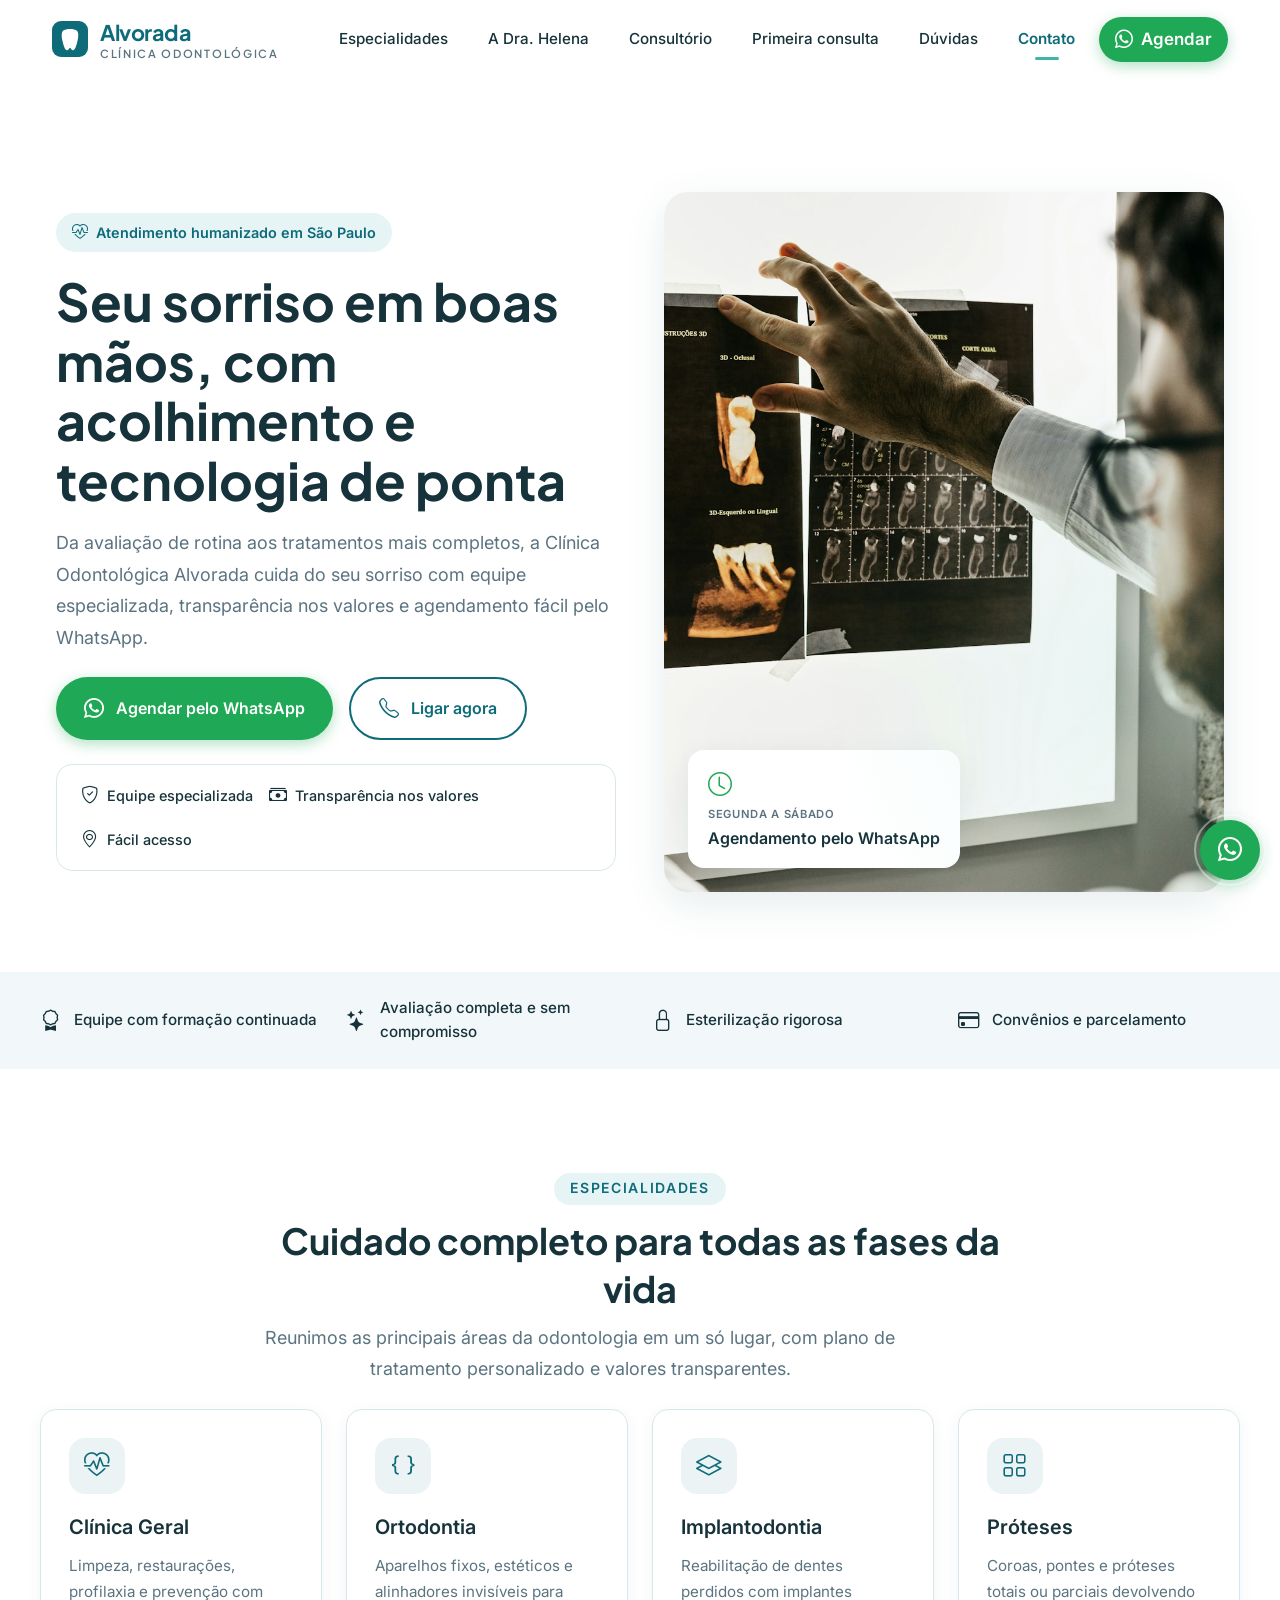
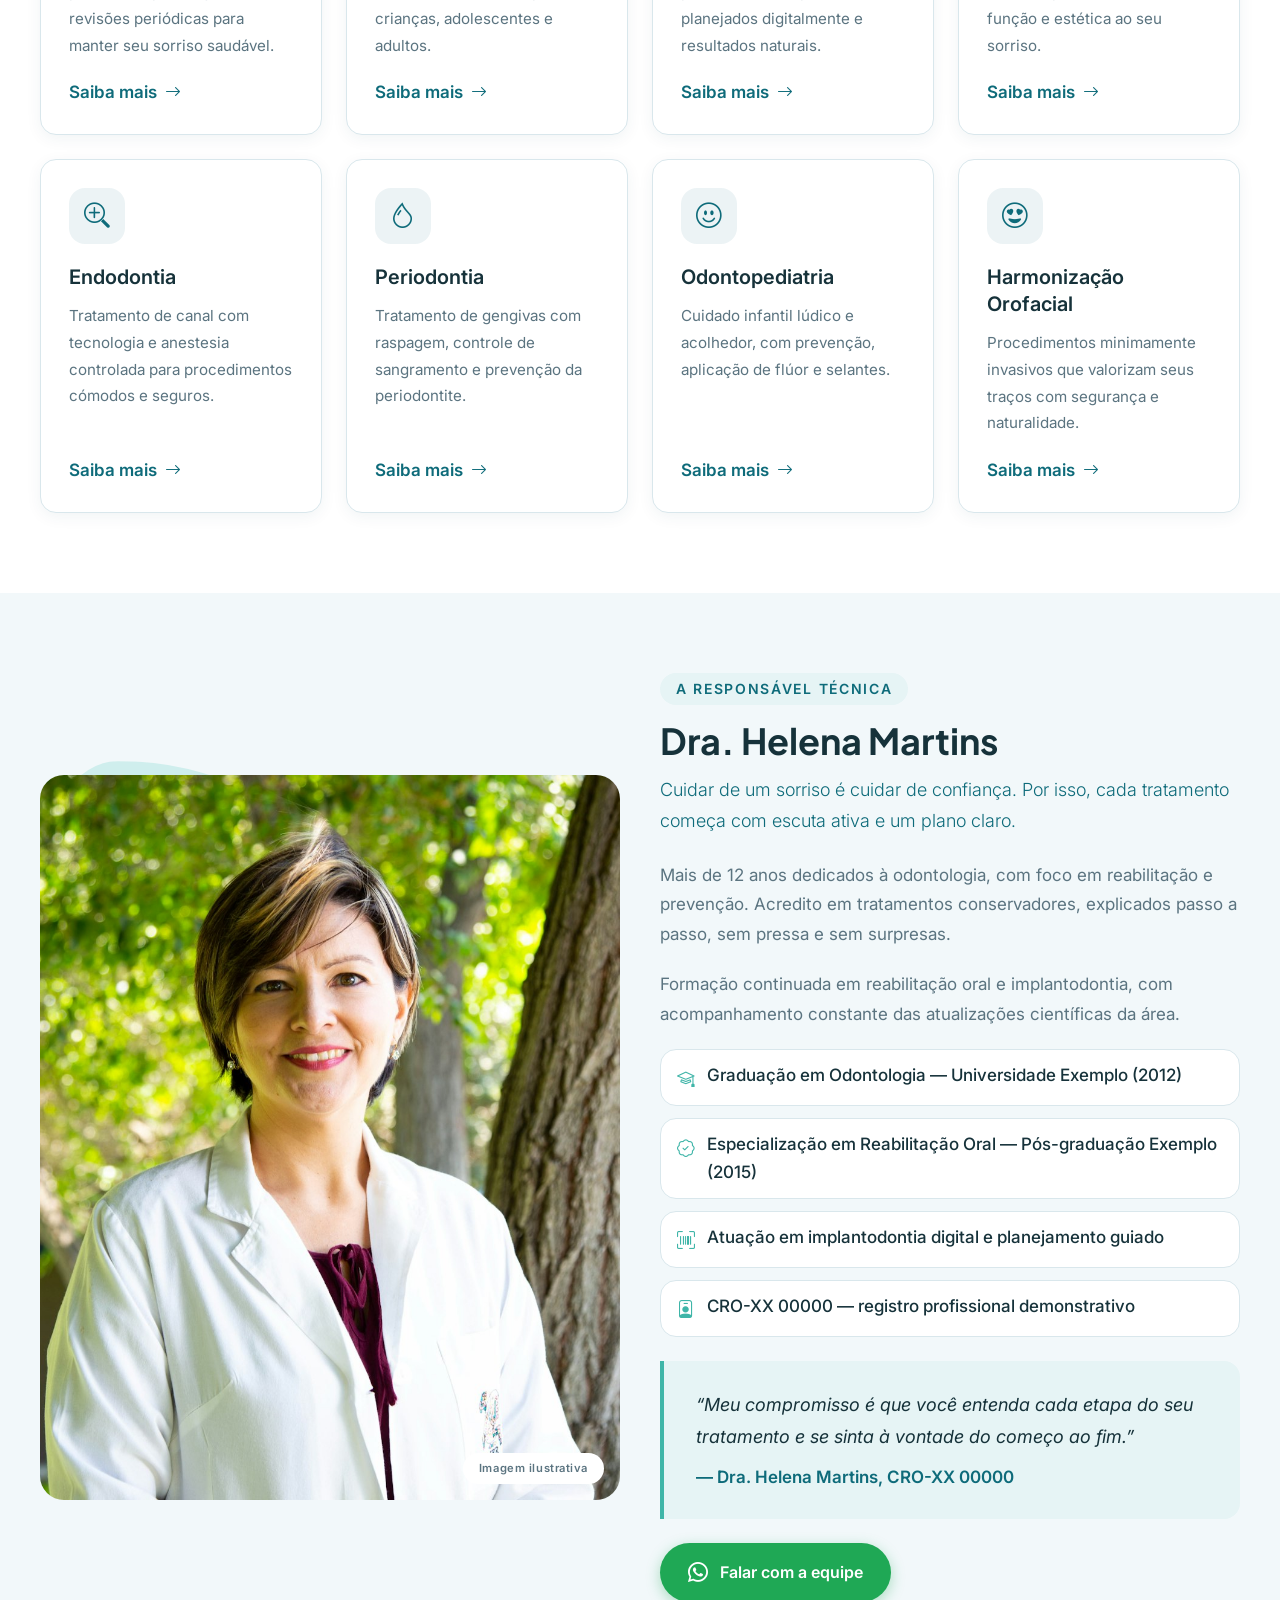
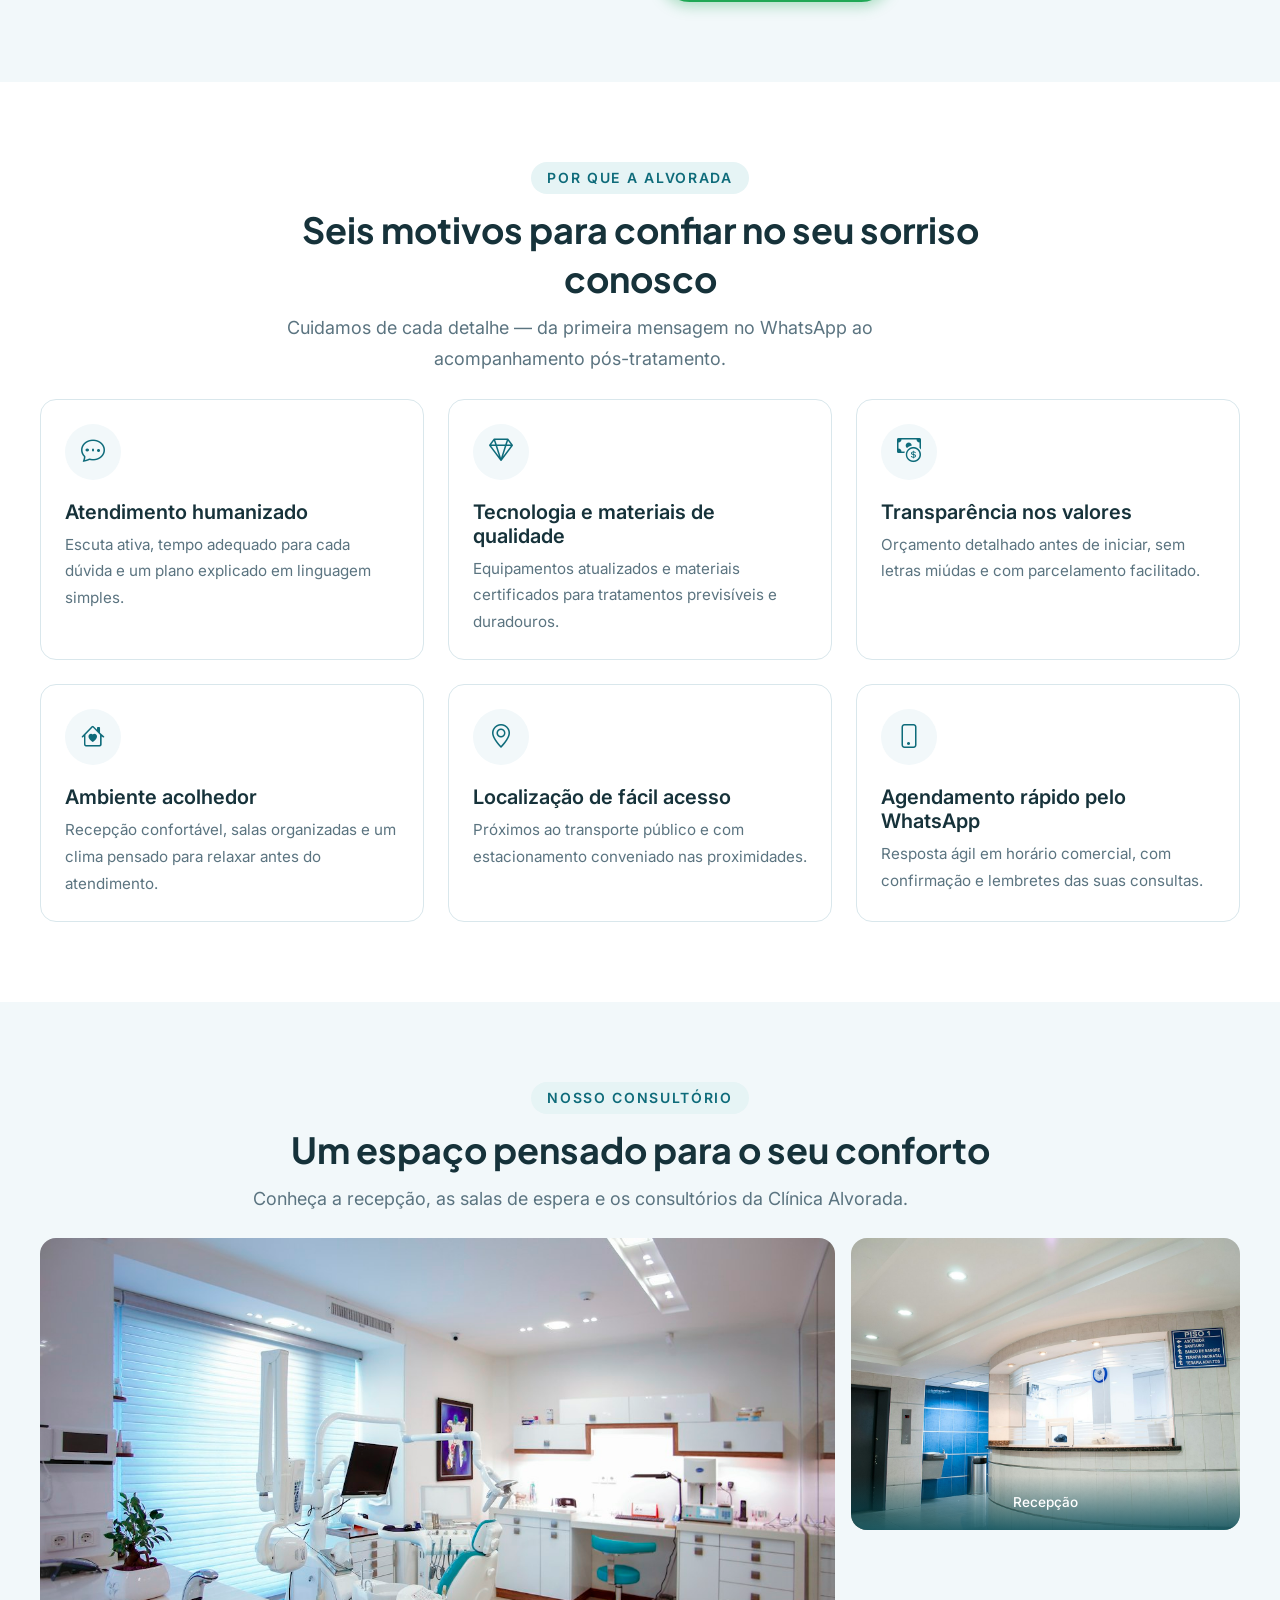
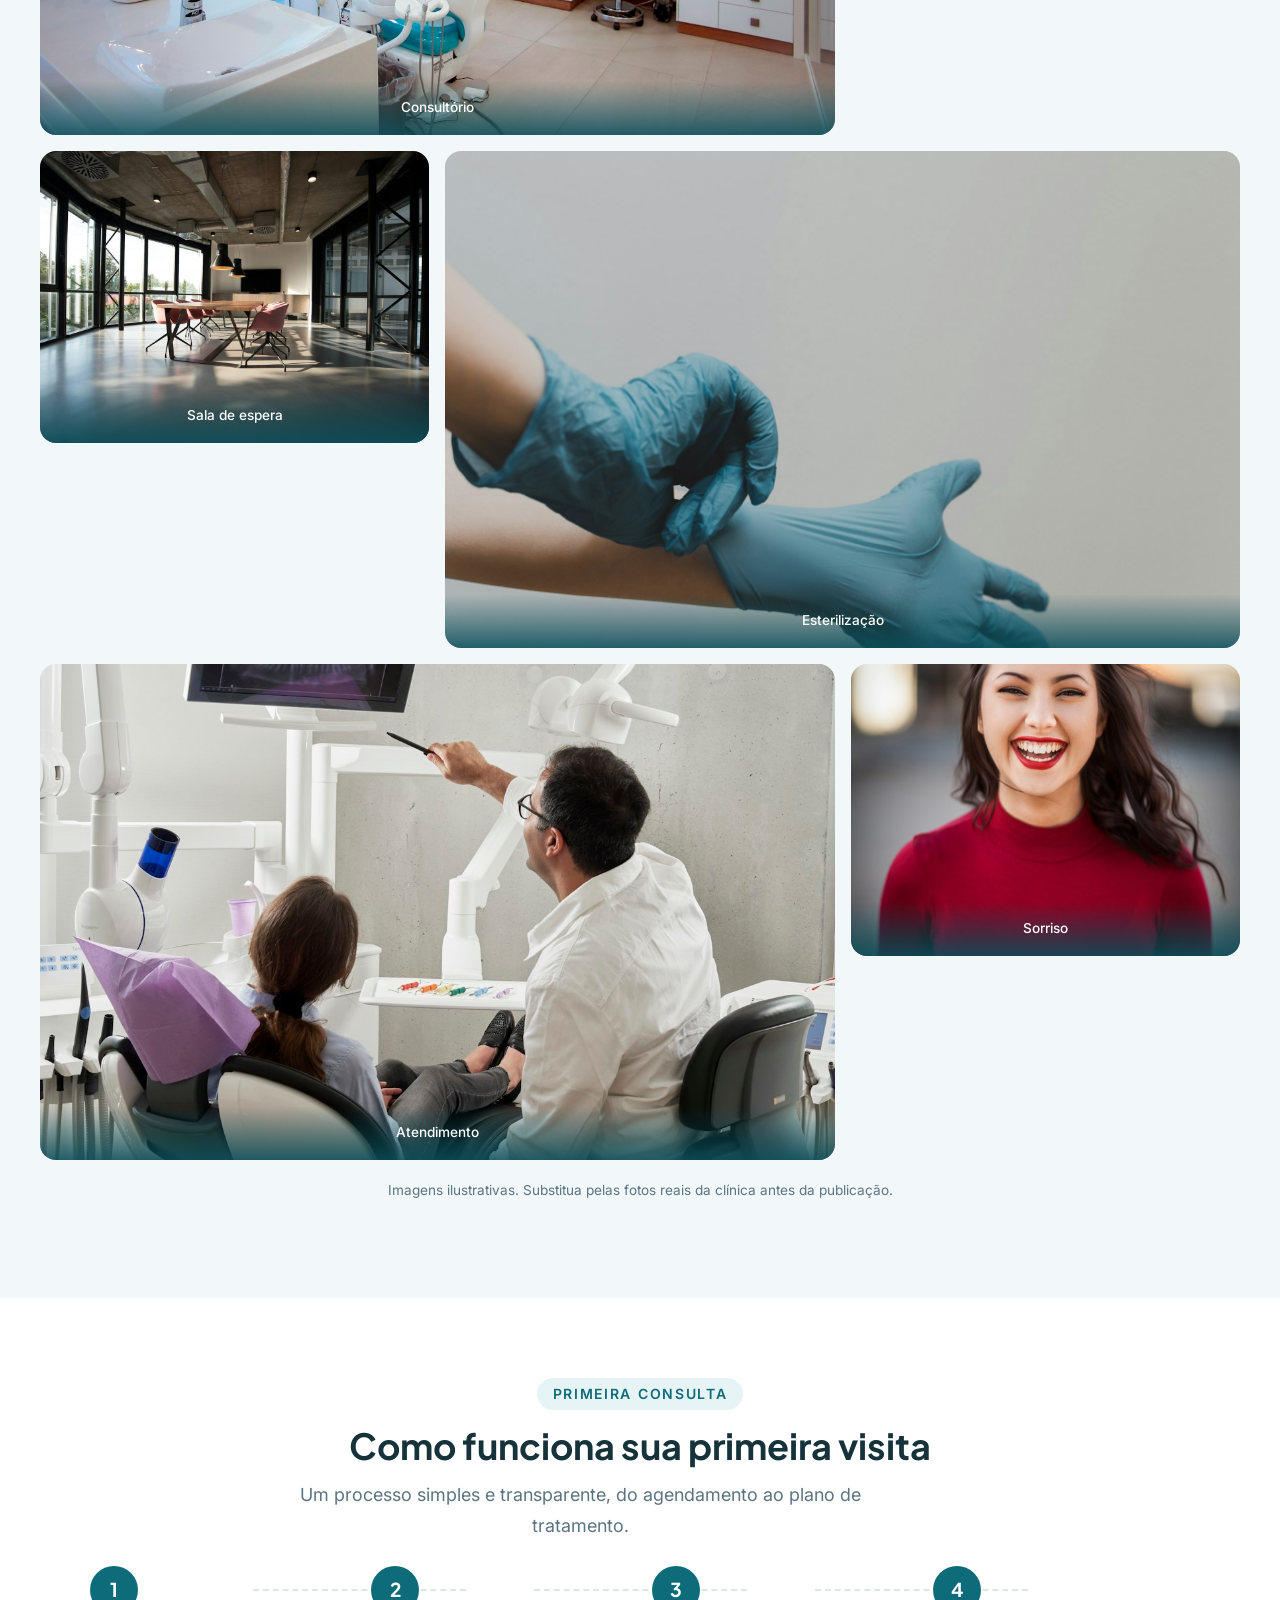
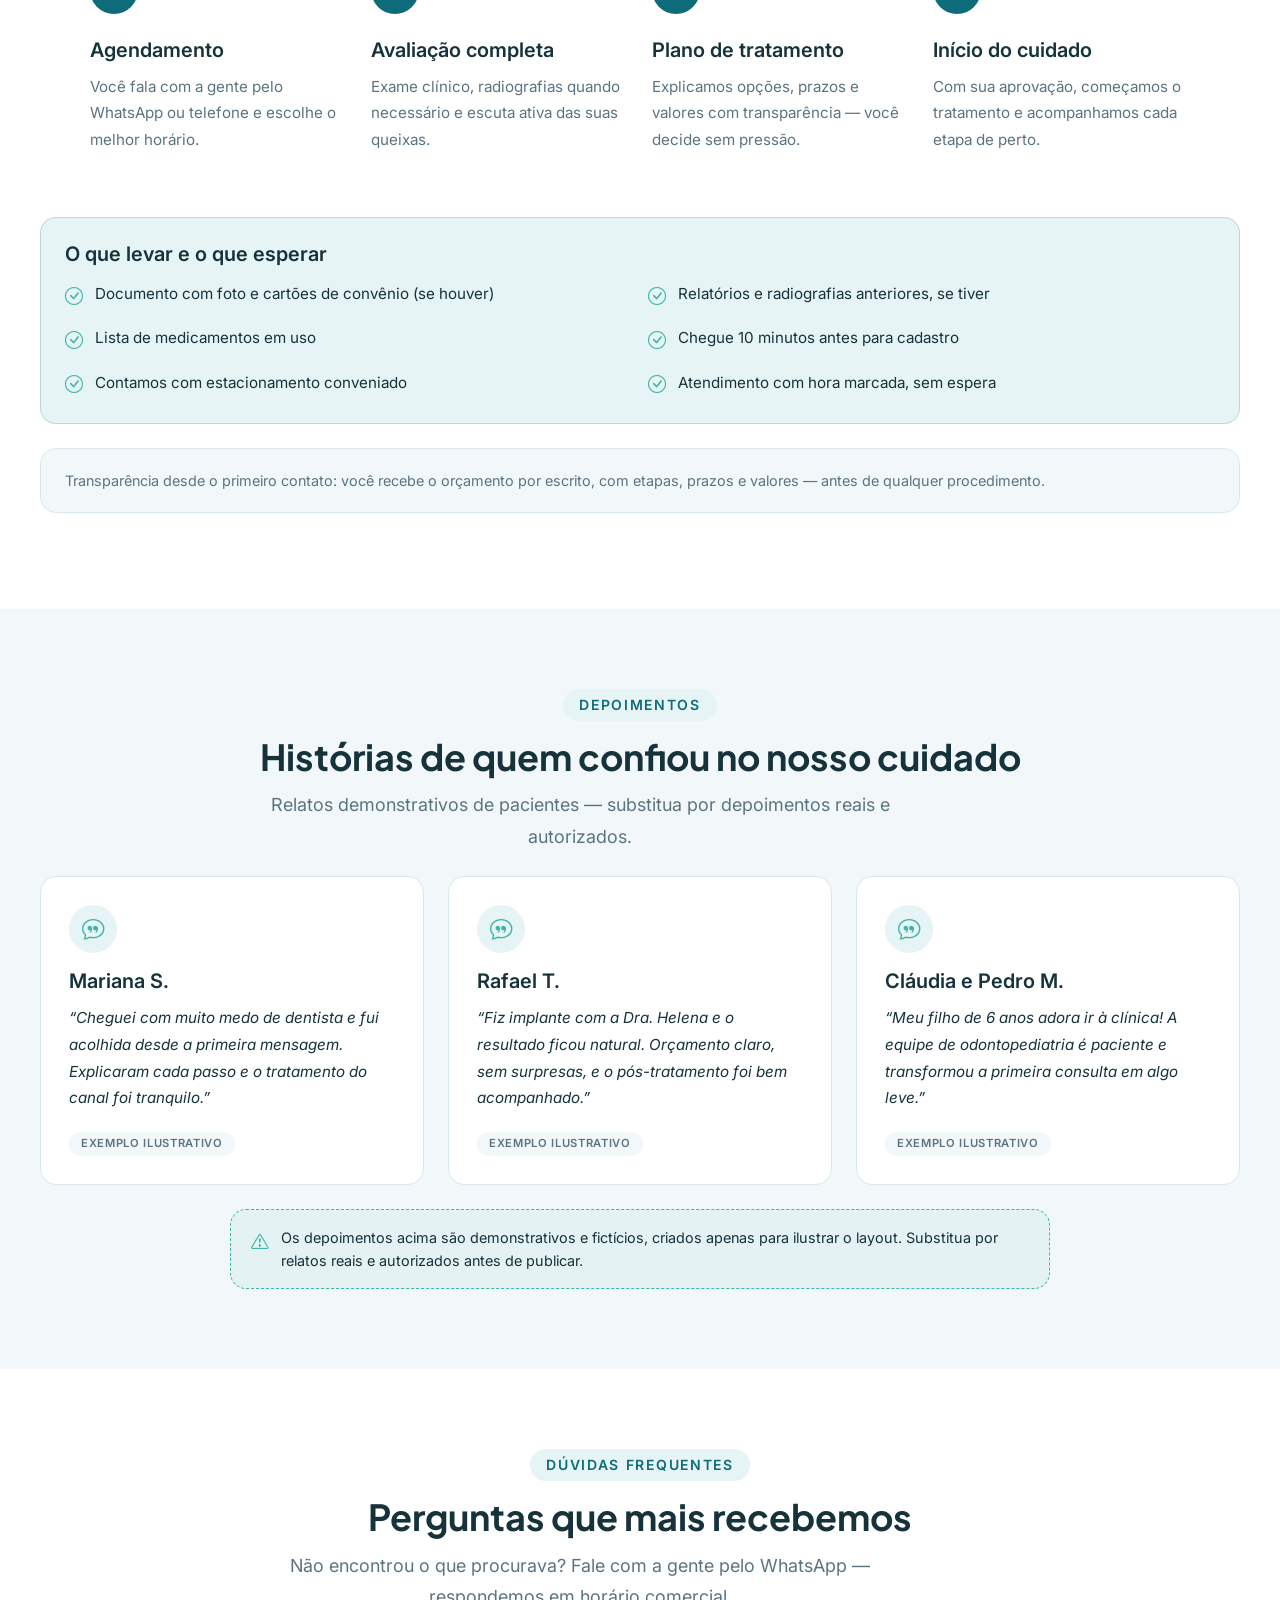
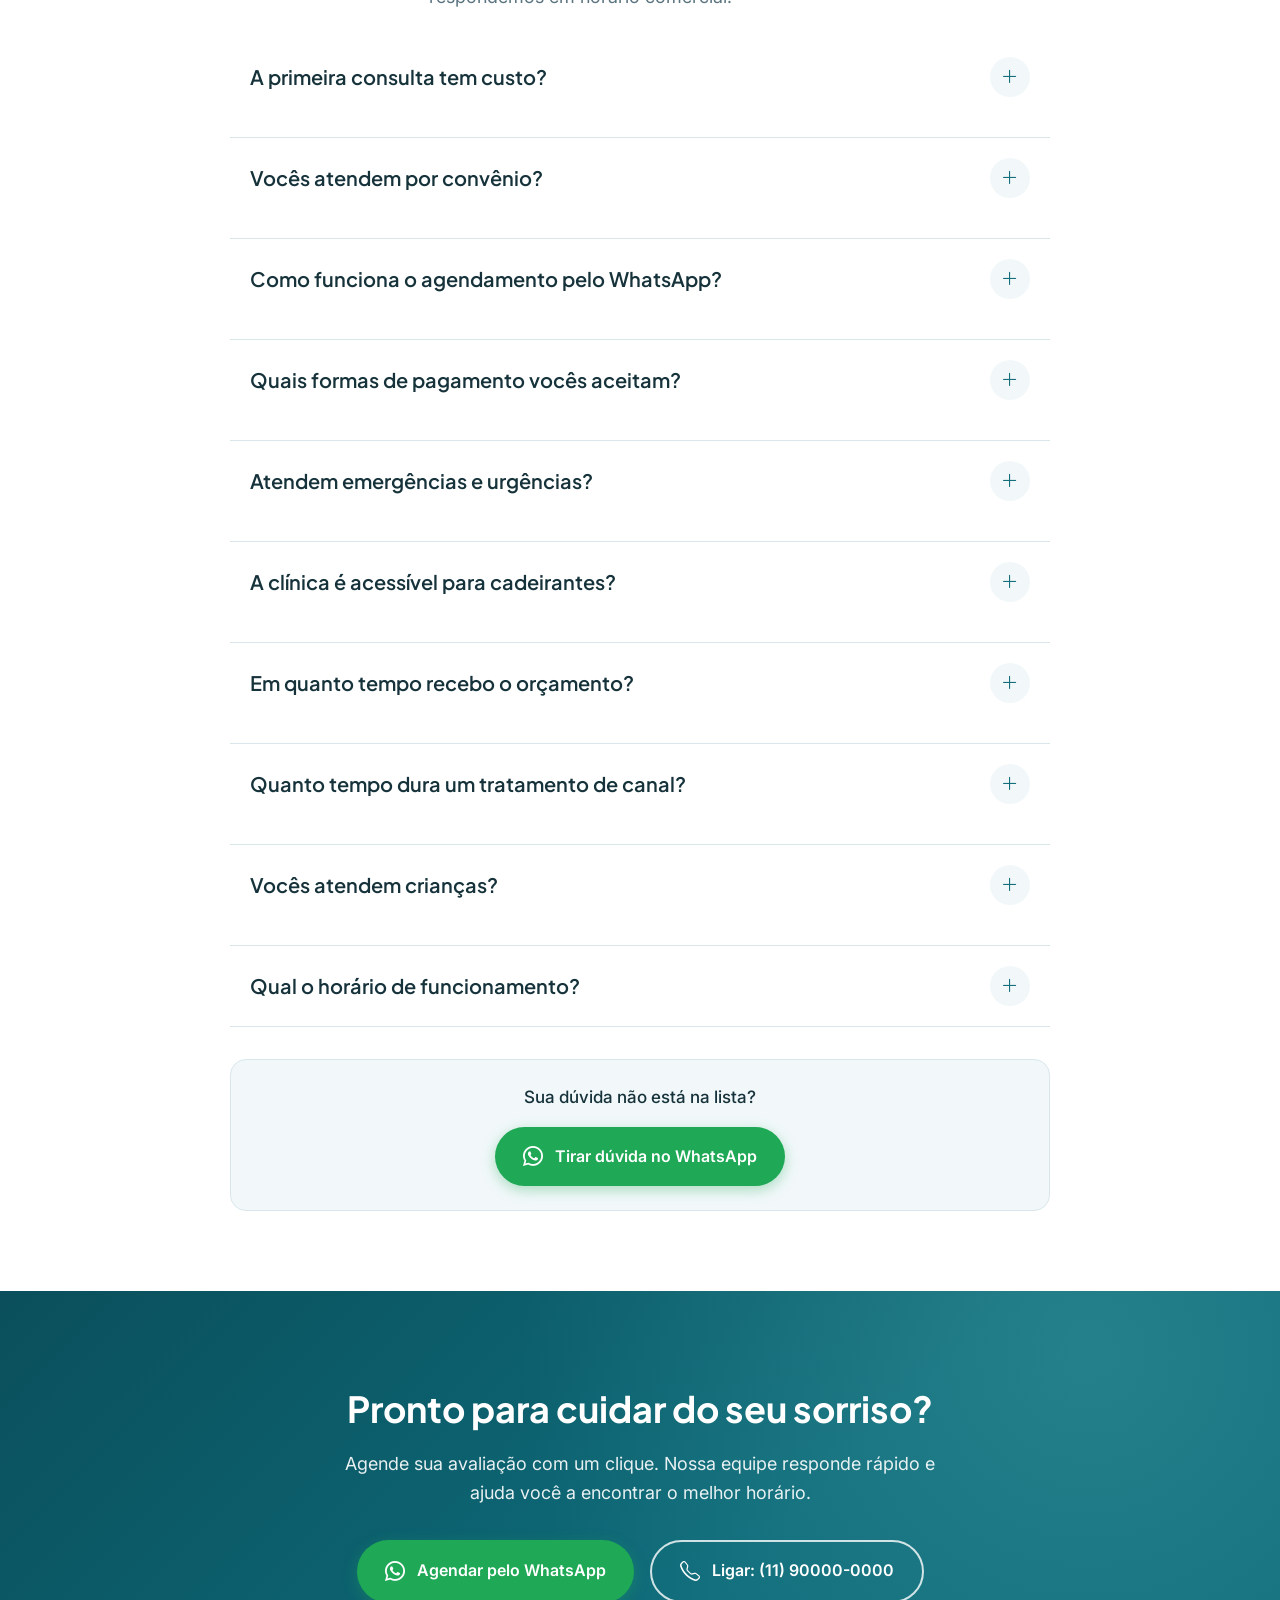
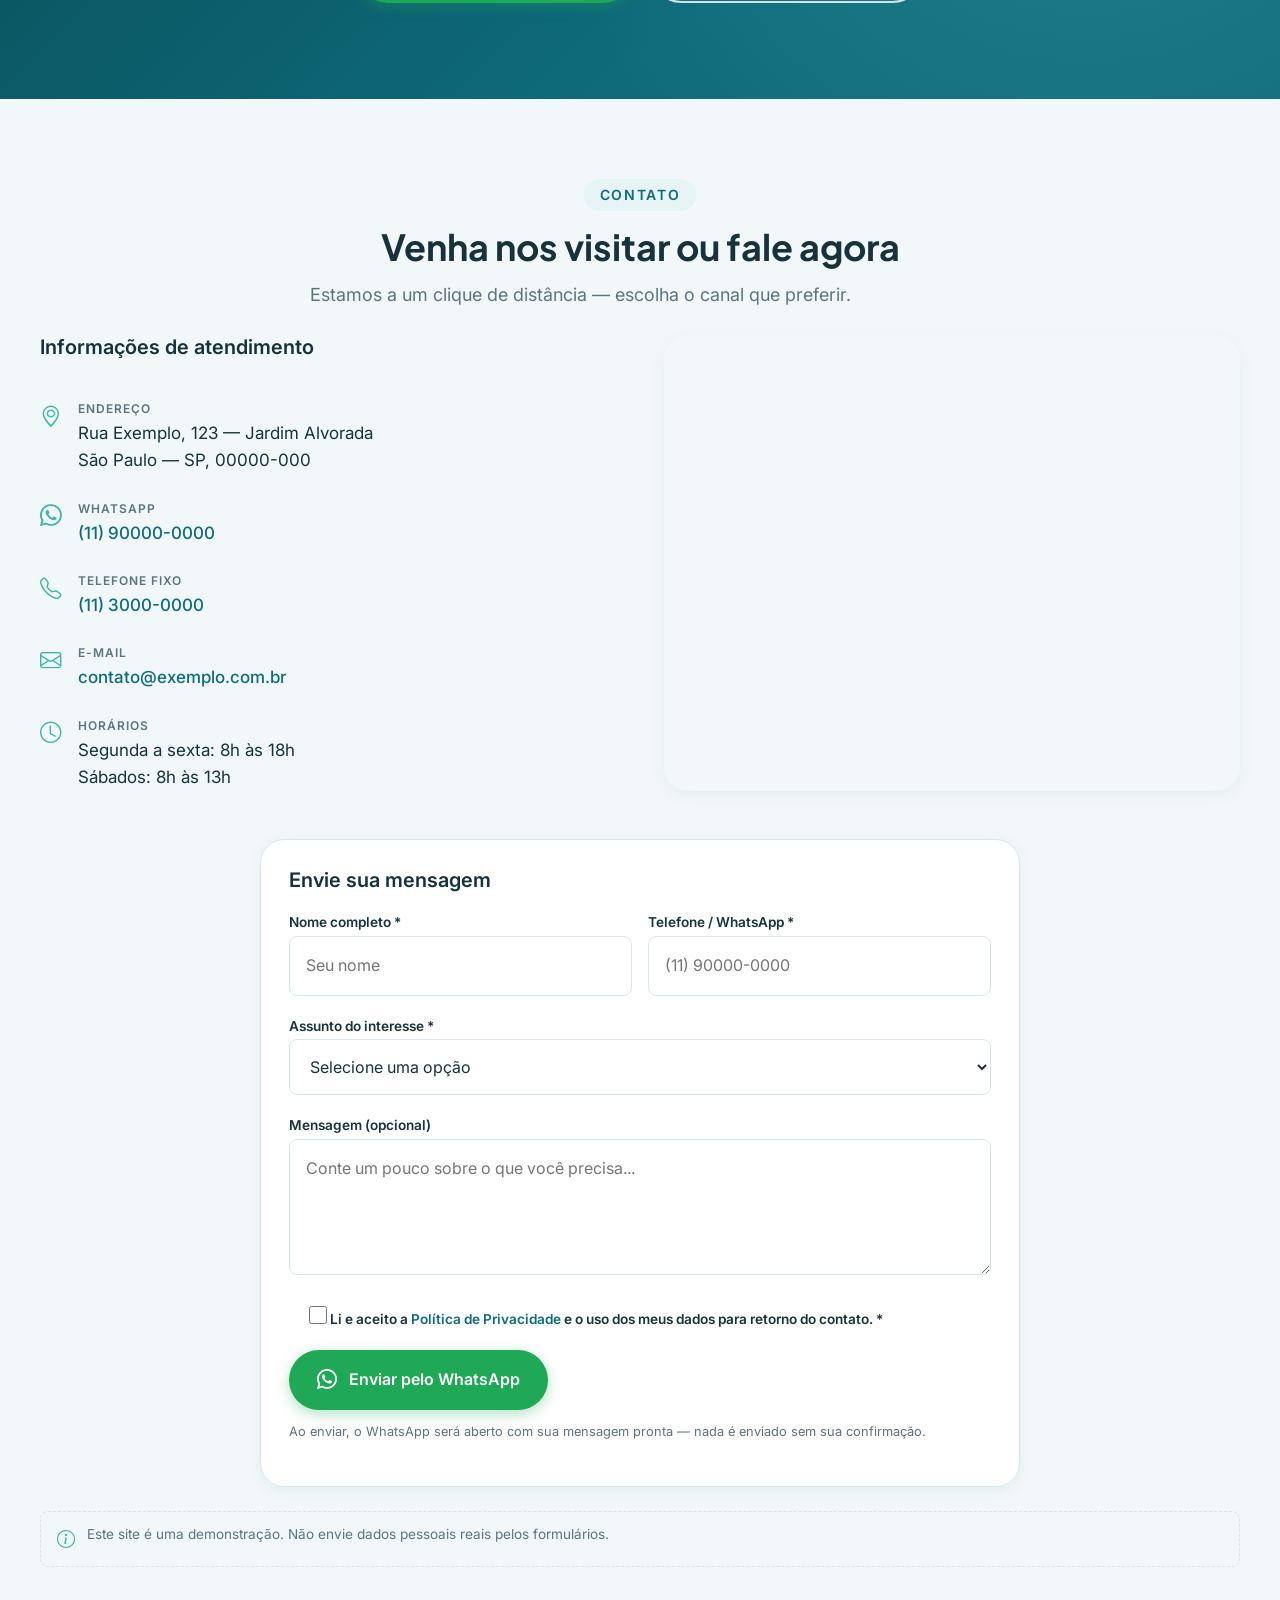
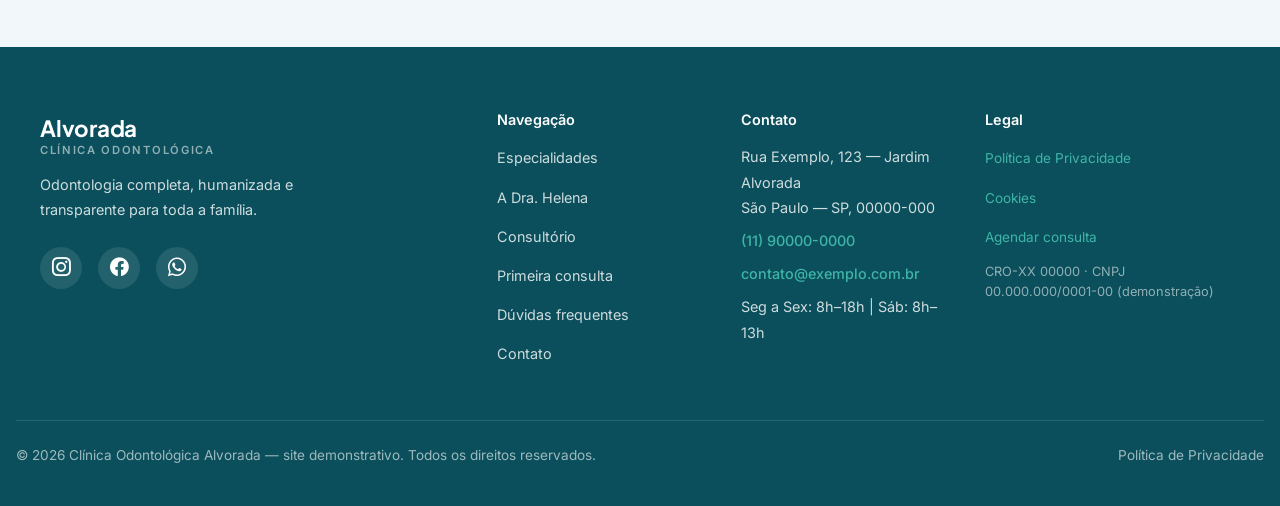
==== commit 13c23baf: "substituindo imagens de referencia por exemplos ficticios" ====
--- a/index.html
+++ b/index.html
@@ -17,7 +17,7 @@
   <meta property="og:title" content="Clínica Odontológica Alvorada | Odontologia completa em São Paulo">
   <meta property="og:description" content="Atendimento humanizado, equipe especializada e agendamento pelo WhatsApp. Cuide do seu sorriso na Clínica Alvorada.">
   <meta property="og:url" content="https://www.exemplo.com.br/">
-  <meta property="og:image" content="https://www.exemplo.com.br/images/og-image.png">
+  <meta property="og:image" content="https://www.exemplo.com.br/images/og-image.jpg">
   <meta name="twitter:card" content="summary_large_image">
 
   <!-- Favicon -->
@@ -48,7 +48,7 @@
     "description": "Clínica odontológica com atendimento humanizado, equipe especializada e agendamento pelo WhatsApp.",
     "url": "https://www.exemplo.com.br/",
     "logo": "https://www.exemplo.com.br/favicon/favicon.svg",
-    "image": "https://www.exemplo.com.br/images/og-image.png",
+    "image": "https://www.exemplo.com.br/images/og-image.jpg",
     "telephone": "+5511900000000",
     "priceRange": "$$",
     "address": {
@@ -135,7 +135,7 @@
         </div>
 
         <div class="hero-image">
-          <img src="images/hero/hero-main.svg" alt="Recepção acolhedora da Clínica Odontológica Alvorada" width="640" height="800" fetchpriority="high">
+          <img src="images/hero/hero-main.jpg" alt="Recepção acolhedora da Clínica Odontológica Alvorada" width="640" height="800" fetchpriority="high">
           <div class="hero-card-float">
             <i class="bi bi-clock" aria-hidden="true"></i>
             <span class="card-label">Segunda a sábado</span>
@@ -231,7 +231,7 @@
           <div class="about-figure reveal">
             <div class="about-image-decoration" aria-hidden="true"></div>
             <div class="about-image">
-              <img src="images/about/dra-helena.svg" alt="Retrato ilustrativo da Dra. Helena Martins" width="640" height="800" loading="lazy">
+              <img src="images/about/dra-helena.jpg" alt="Retrato ilustrativo da Dra. Helena Martins" width="640" height="800" loading="lazy">
               <span class="about-image-badge">Imagem ilustrativa</span>
             </div>
           </div>
@@ -337,44 +337,44 @@
 
         <div class="gallery-grid">
           <button type="button" class="gallery-item gallery-item--wide reveal" data-bs-toggle="modal" data-bs-target="#galleryModal"
-                  data-img="images/gallery/consultorio.svg" data-caption="Consultório odontológico" data-caption-full="Consultório odontológico com cadeira e equipamentos modernos. Foto ilustrativa."
+                  data-img="images/gallery/consultorio.jpg" data-caption="Consultório odontológico" data-caption-full="Consultório odontológico com cadeira e equipamentos modernos. Foto ilustrativa."
                   aria-label="Ampliar imagem: consultório odontológico">
-            <img src="images/gallery/consultorio.svg" alt="Consultório odontológico moderno" width="800" height="500" loading="lazy">
+            <img src="images/gallery/consultorio.jpg" alt="Consultório odontológico moderno" width="800" height="500" loading="lazy">
             <span class="gallery-item-caption">Consultório</span>
           </button>
 
           <button type="button" class="gallery-item reveal" data-bs-toggle="modal" data-bs-target="#galleryModal"
-                  data-img="images/gallery/recepcao.svg" data-caption="Recepção" data-caption-full="Recepção da clínica com balcão de atendimento. Foto ilustrativa."
+                  data-img="images/gallery/recepcao.jpg" data-caption="Recepção" data-caption-full="Recepção da clínica com balcão de atendimento. Foto ilustrativa."
                   aria-label="Ampliar imagem: recepção">
-            <img src="images/gallery/recepcao.svg" alt="Recepção da clínica" width="800" height="600" loading="lazy">
+            <img src="images/gallery/recepcao.jpg" alt="Recepção da clínica" width="800" height="600" loading="lazy">
             <span class="gallery-item-caption">Recepção</span>
           </button>
 
           <button type="button" class="gallery-item reveal" data-bs-toggle="modal" data-bs-target="#galleryModal"
-                  data-img="images/gallery/sala-espera.svg" data-caption="Sala de espera" data-caption-full="Sala de espera confortável e iluminada. Foto ilustrativa."
+                  data-img="images/gallery/sala-espera.jpg" data-caption="Sala de espera" data-caption-full="Sala de espera confortável e iluminada. Foto ilustrativa."
                   aria-label="Ampliar imagem: sala de espera">
-            <img src="images/gallery/sala-espera.svg" alt="Sala de espera da clínica" width="800" height="600" loading="lazy">
+            <img src="images/gallery/sala-espera.jpg" alt="Sala de espera da clínica" width="800" height="600" loading="lazy">
             <span class="gallery-item-caption">Sala de espera</span>
           </button>
 
           <button type="button" class="gallery-item gallery-item--wide reveal" data-bs-toggle="modal" data-bs-target="#galleryModal"
-                  data-img="images/gallery/esterilizacao.svg" data-caption="Sala de esterilização" data-caption-full="Sala de esterilização e controle de biosegurança. Foto ilustrativa."
+                  data-img="images/gallery/esterilizacao.jpg" data-caption="Sala de esterilização" data-caption-full="Sala de esterilização e controle de biosegurança. Foto ilustrativa."
                   aria-label="Ampliar imagem: sala de esterilização">
-            <img src="images/gallery/esterilizacao.svg" alt="Sala de esterilização" width="800" height="500" loading="lazy">
+            <img src="images/gallery/esterilizacao.jpg" alt="Sala de esterilização" width="800" height="500" loading="lazy">
             <span class="gallery-item-caption">Esterilização</span>
           </button>
 
           <button type="button" class="gallery-item gallery-item--wide reveal" data-bs-toggle="modal" data-bs-target="#galleryModal"
-                  data-img="images/gallery/atendimento.svg" data-caption="Atendimento" data-caption-full="Atendimento odontológico com equipe de proteção individual. Foto ilustrativa."
+                  data-img="images/gallery/atendimento.jpg" data-caption="Atendimento" data-caption-full="Atendimento odontológico com equipe de proteção individual. Foto ilustrativa."
                   aria-label="Ampliar imagem: atendimento">
-            <img src="images/gallery/atendimento.svg" alt="Profissional atendendo paciente" width="800" height="500" loading="lazy">
+            <img src="images/gallery/atendimento.jpg" alt="Profissional atendendo paciente" width="800" height="500" loading="lazy">
             <span class="gallery-item-caption">Atendimento</span>
           </button>
 
           <button type="button" class="gallery-item reveal" data-bs-toggle="modal" data-bs-target="#galleryModal"
-                  data-img="images/gallery/sorriso.svg" data-caption="Sorriso" data-caption-full="Paciente sorrindo após tratamento odontológico. Foto ilustrativa."
+                  data-img="images/gallery/sorriso.jpg" data-caption="Sorriso" data-caption-full="Paciente sorrindo após tratamento odontológico. Foto ilustrativa."
                   aria-label="Ampliar imagem: paciente sorrindo">
-            <img src="images/gallery/sorriso.svg" alt="Paciente sorrindo" width="800" height="600" loading="lazy">
+            <img src="images/gallery/sorriso.jpg" alt="Paciente sorrindo" width="800" height="600" loading="lazy">
             <span class="gallery-item-caption">Sorriso</span>
           </button>
         </div>
@@ -812,7 +812,7 @@
         <div class="modal-body">
           <h2 class="sr-only" id="galleryModalLabel">Imagem ampliada da galeria</h2>
           <button type="button" class="btn-close" data-bs-dismiss="modal" aria-label="Fechar"></button>
-          <img id="galleryModalImg" src="images/gallery/consultorio.svg" alt="">
+          <img id="galleryModalImg" src="images/gallery/consultorio.jpg" alt="">
           <p class="modal-caption" id="galleryModalCaption"></p>
         </div>
       </div>
--- a/css/style.css
+++ b/css/style.css
@@ -2050,9 +2050,79 @@
     padding: var(--space-2) var(--space-3);
     font-size: 0.9rem;
   }
+
+  .header-cta {
+    display: none;
+  }
+}
+
+/* ---------- 34.1. RESPONSIVO PARA DISPOSITIVOS MÓVEIS ---------- */
+@media (max-width: 991.98px) {
+  .header .container {
+    justify-content: space-between;
+  }
+
+  .header-toggler {
+    display: flex;
+  }
+
+  .header-nav {
+    display: none;
+    position: absolute;
+    top: 100%;
+    left: 0;
+    right: 0;
+    flex-direction: column;
+    align-items: stretch;
+    gap: 0;
+    margin-left: 0;
+    padding: var(--space-3) var(--space-4) var(--space-5);
+    background: #fff;
+    border-bottom: 1px solid var(--color-border);
+    box-shadow: var(--shadow-md);
+    max-height: calc(100dvh - var(--header-height));
+    overflow-y: auto;
+  }
+
+  .header-nav.show {
+    display: flex;
+  }
+
+  .header-nav .header-nav-link {
+    display: flex;
+    align-items: center;
+    min-height: 48px;
+    padding: var(--space-3) var(--space-4);
+    font-size: 1rem;
+    border-radius: var(--radius-sm);
+  }
+
+  .header-nav .header-nav-link.active::after {
+    display: none;
+  }
+
+  .header-nav .header-cta {
+    display: inline-flex;
+    justify-content: center;
+    width: 100%;
+    min-height: 48px;
+    margin-top: var(--space-4);
+  }
 }
 
 @media (max-width: 768px) {
+  .header-toggler {
+    display: flex;
+  }
+
+  .differentials-grid {
+    grid-template-columns: repeat(2, 1fr);
+  }
+
+  .form-row {
+    grid-template-columns: 1fr;
+  }
+
   /* Painel do menu mobile */
   .header-nav {
     display: none;
@@ -2138,6 +2208,10 @@
 }
 
 @media (max-width: 480px) {
+  .differentials-grid {
+    grid-template-columns: 1fr;
+  }
+
   .trust-bar .section-wrapper {
     grid-template-columns: 1fr;
   }
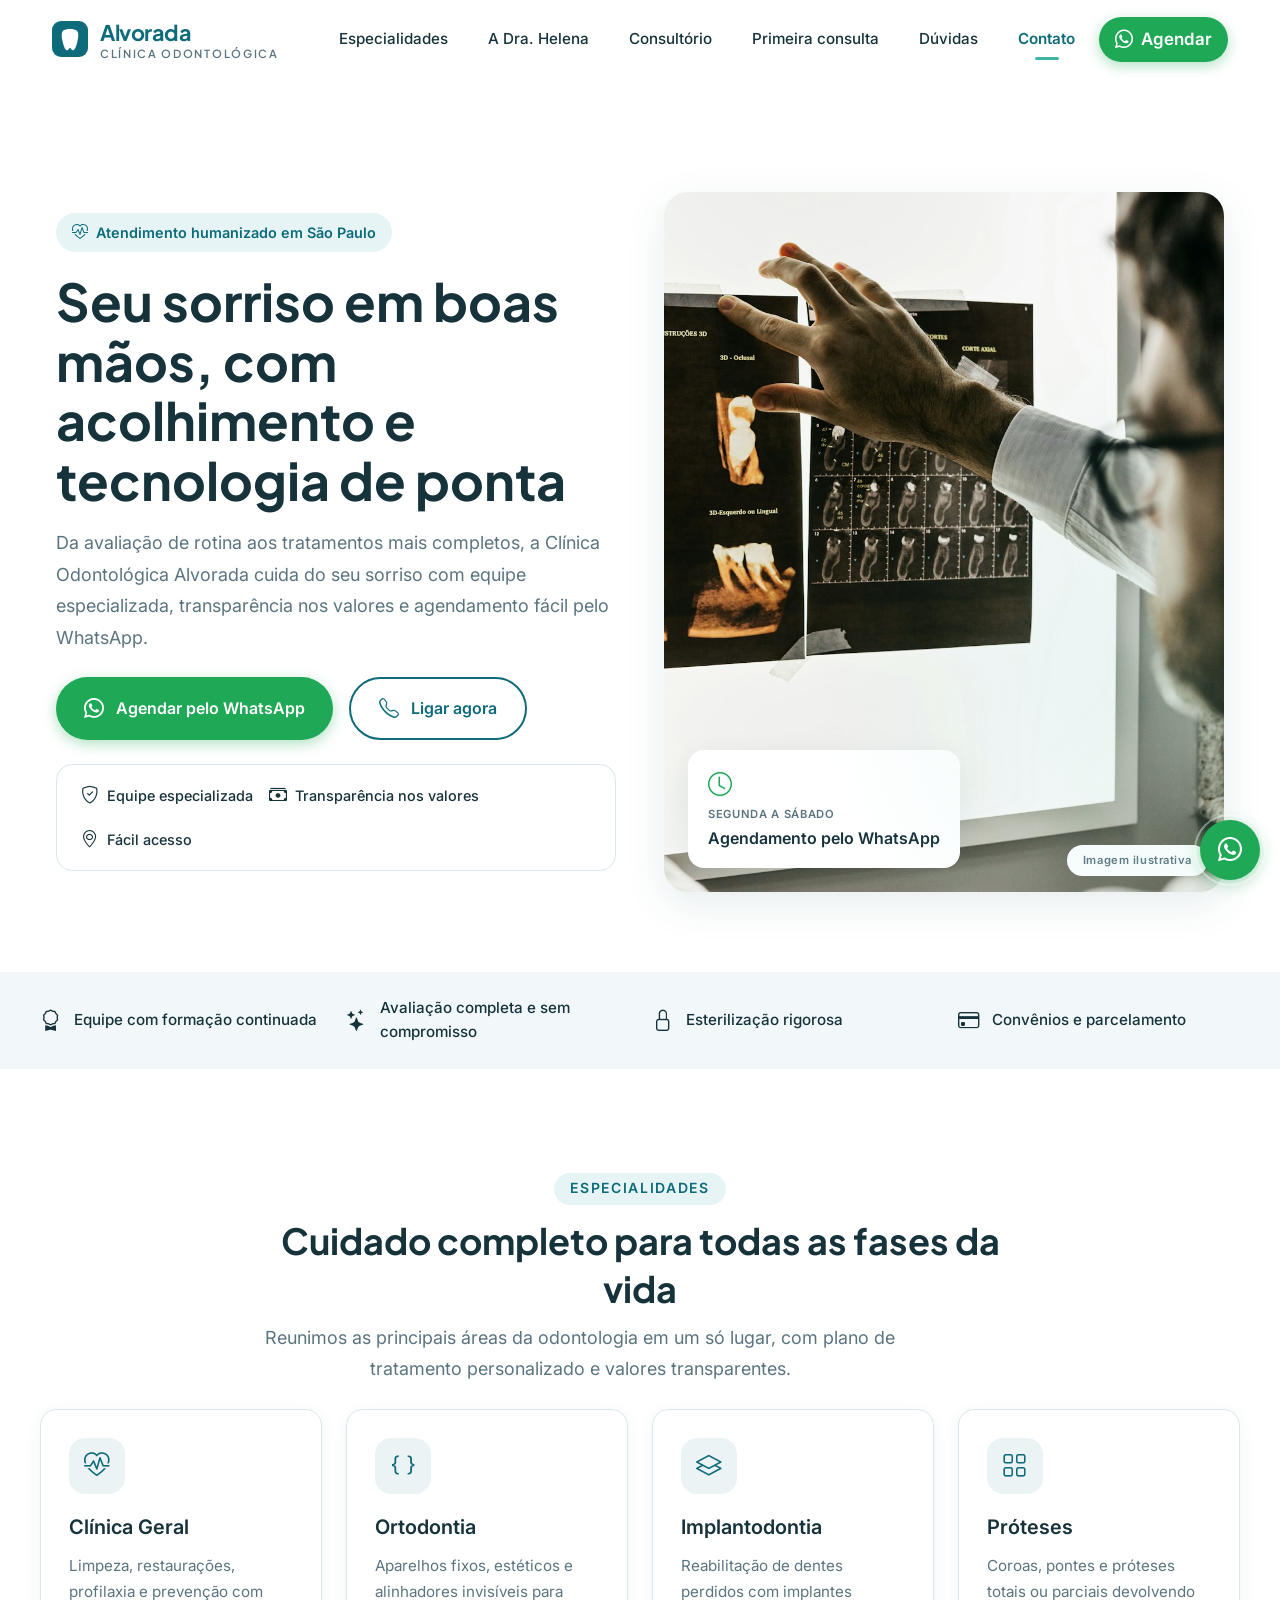
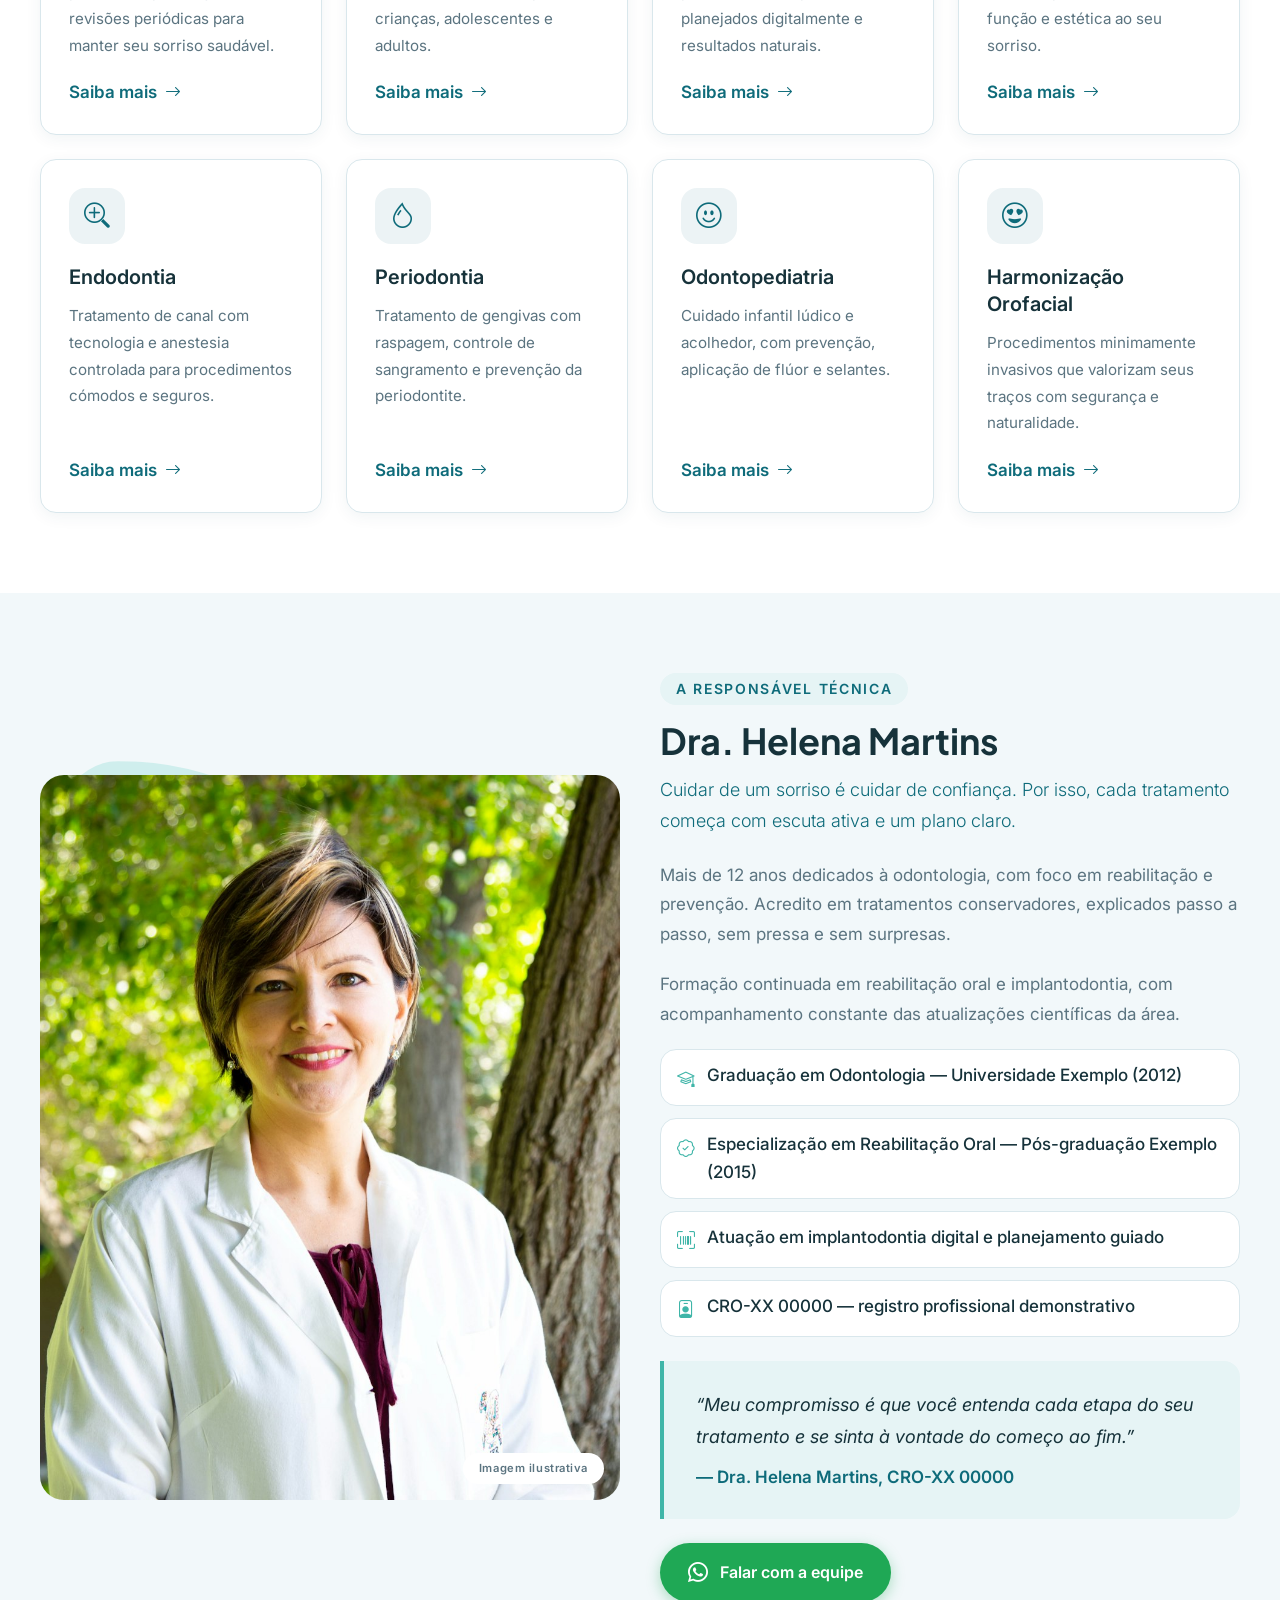
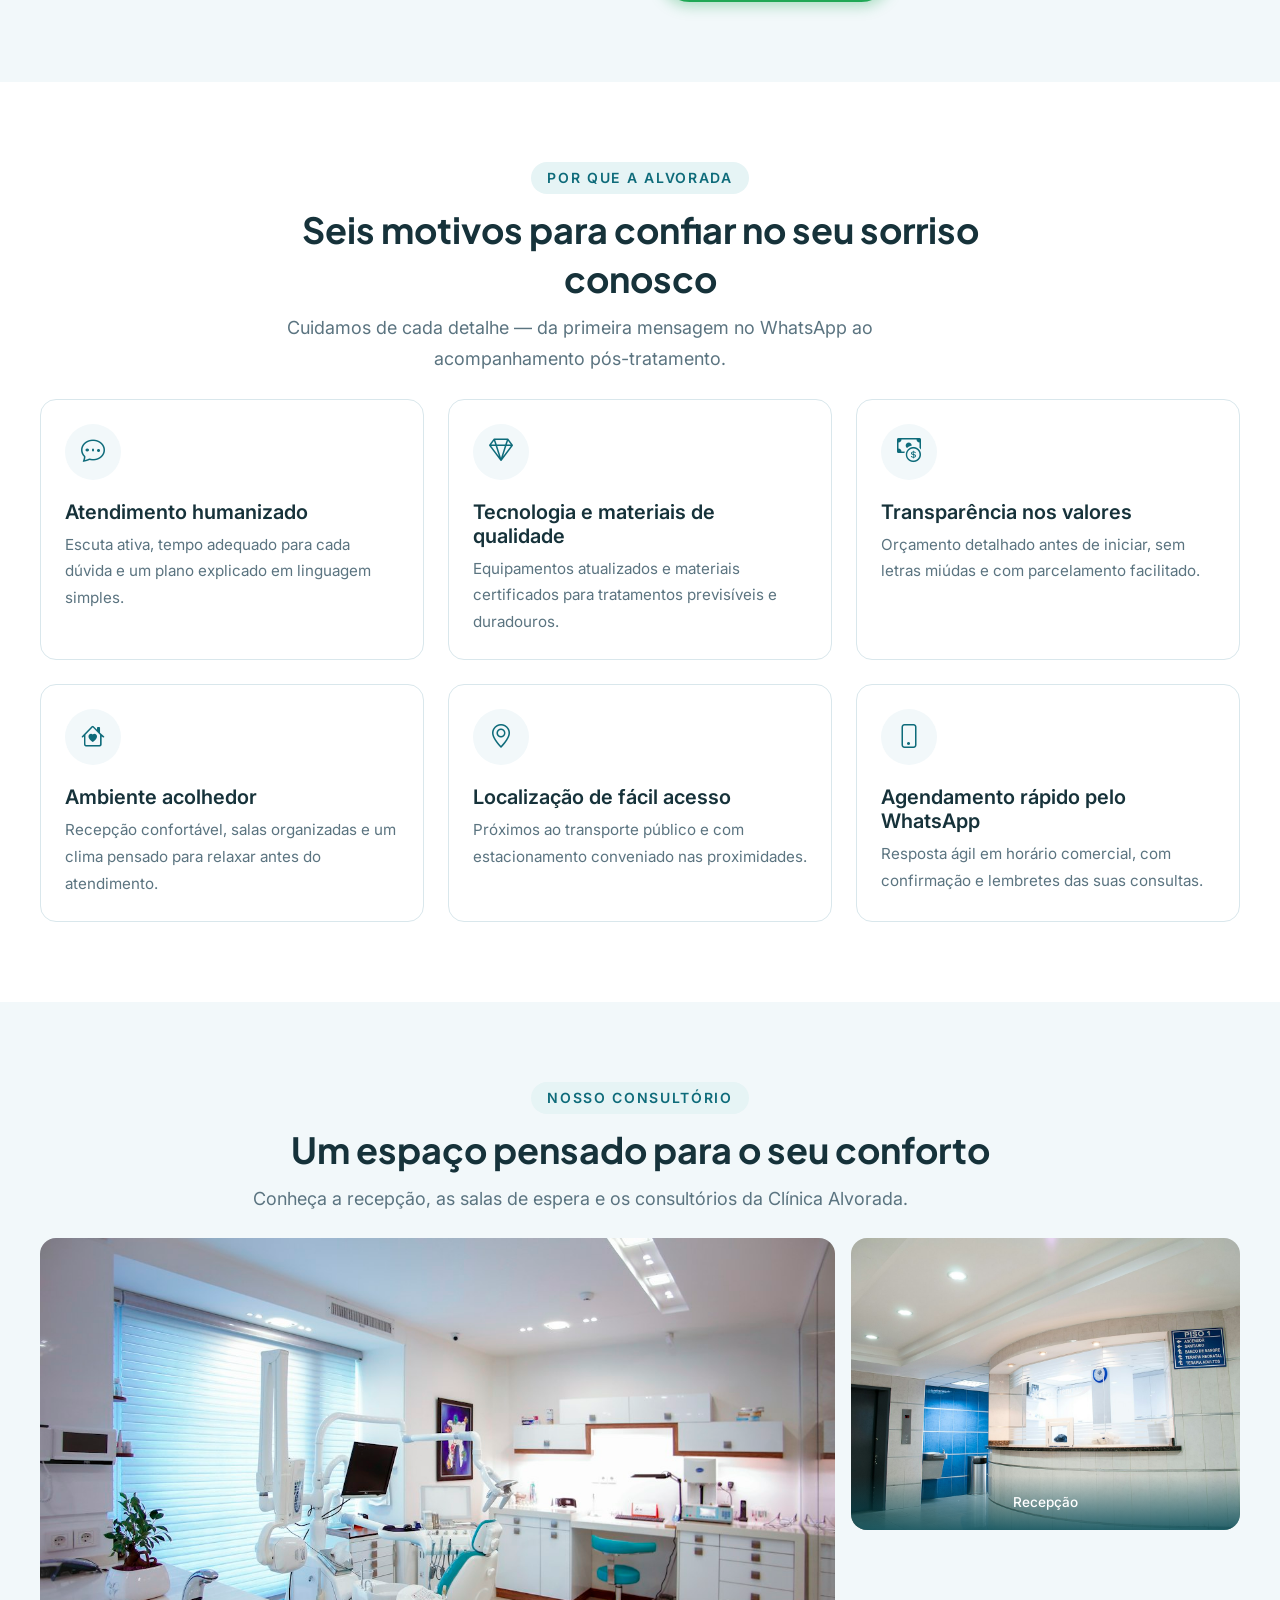
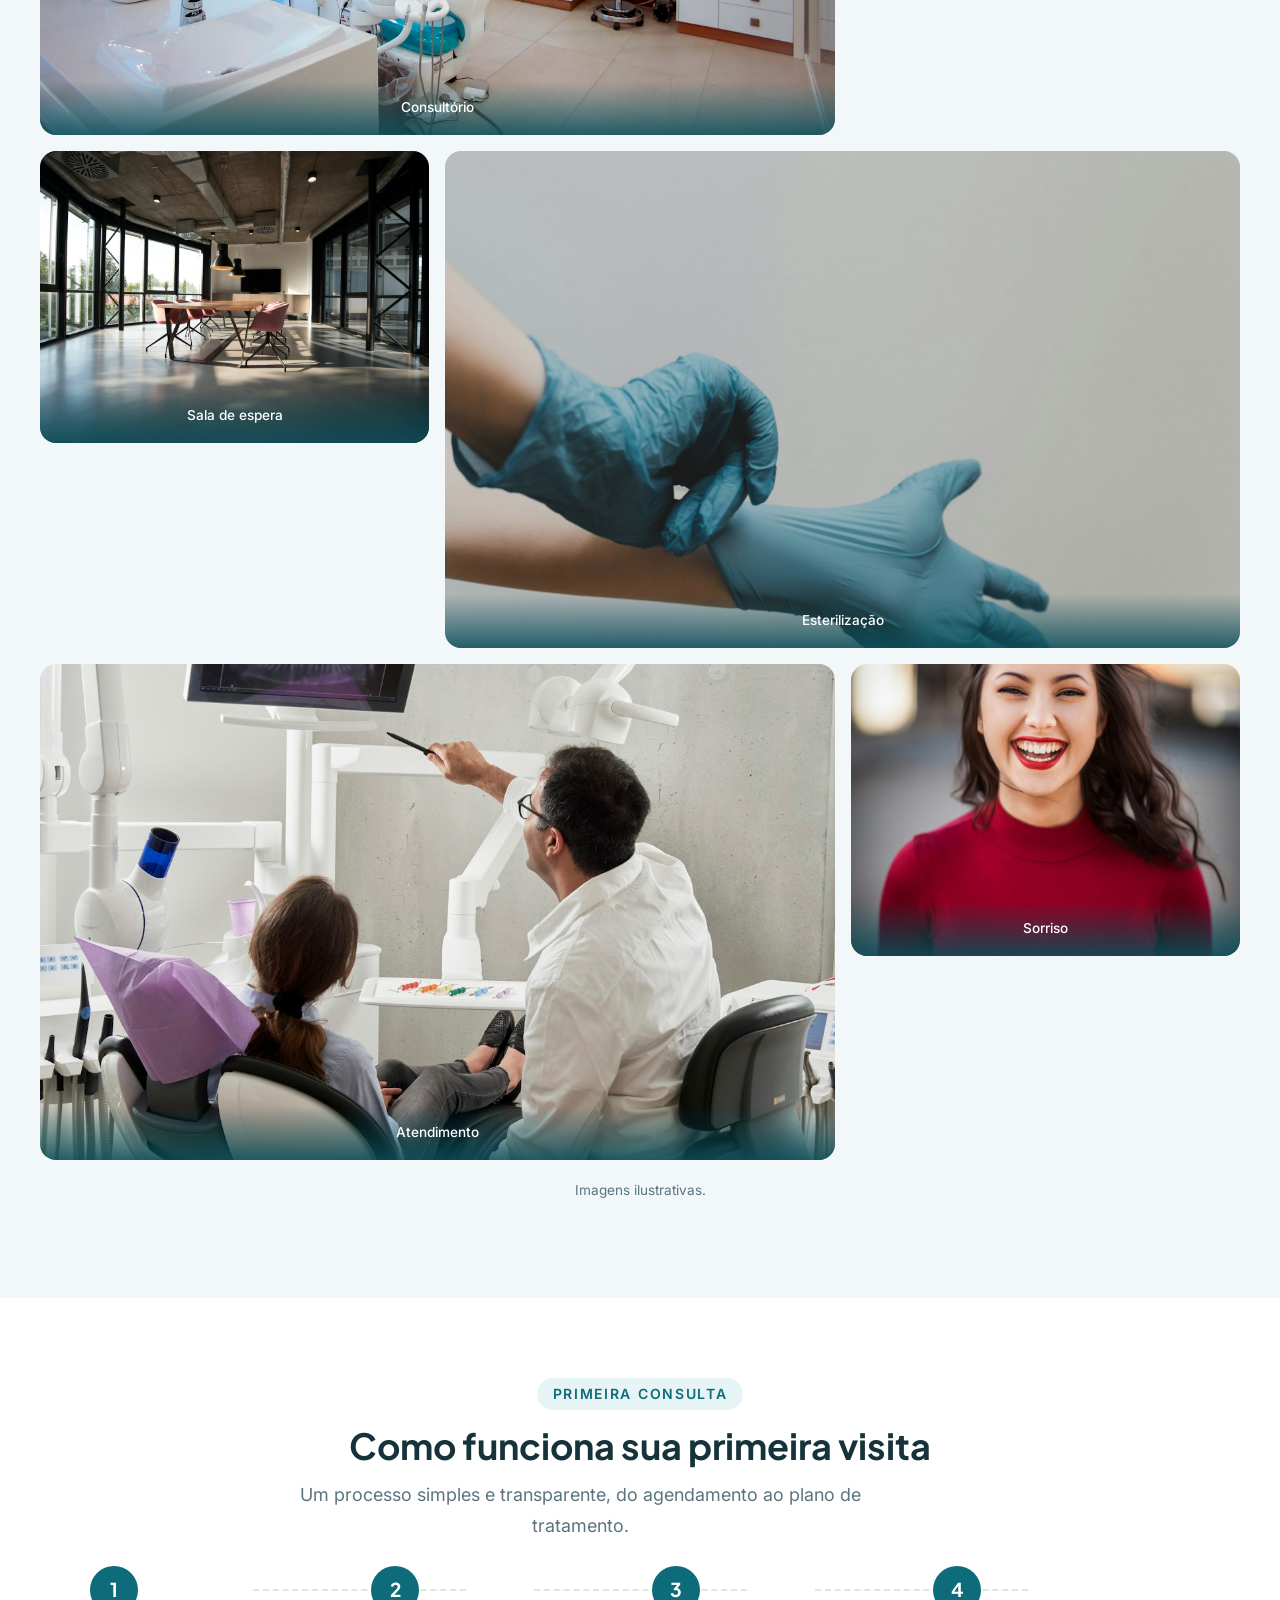
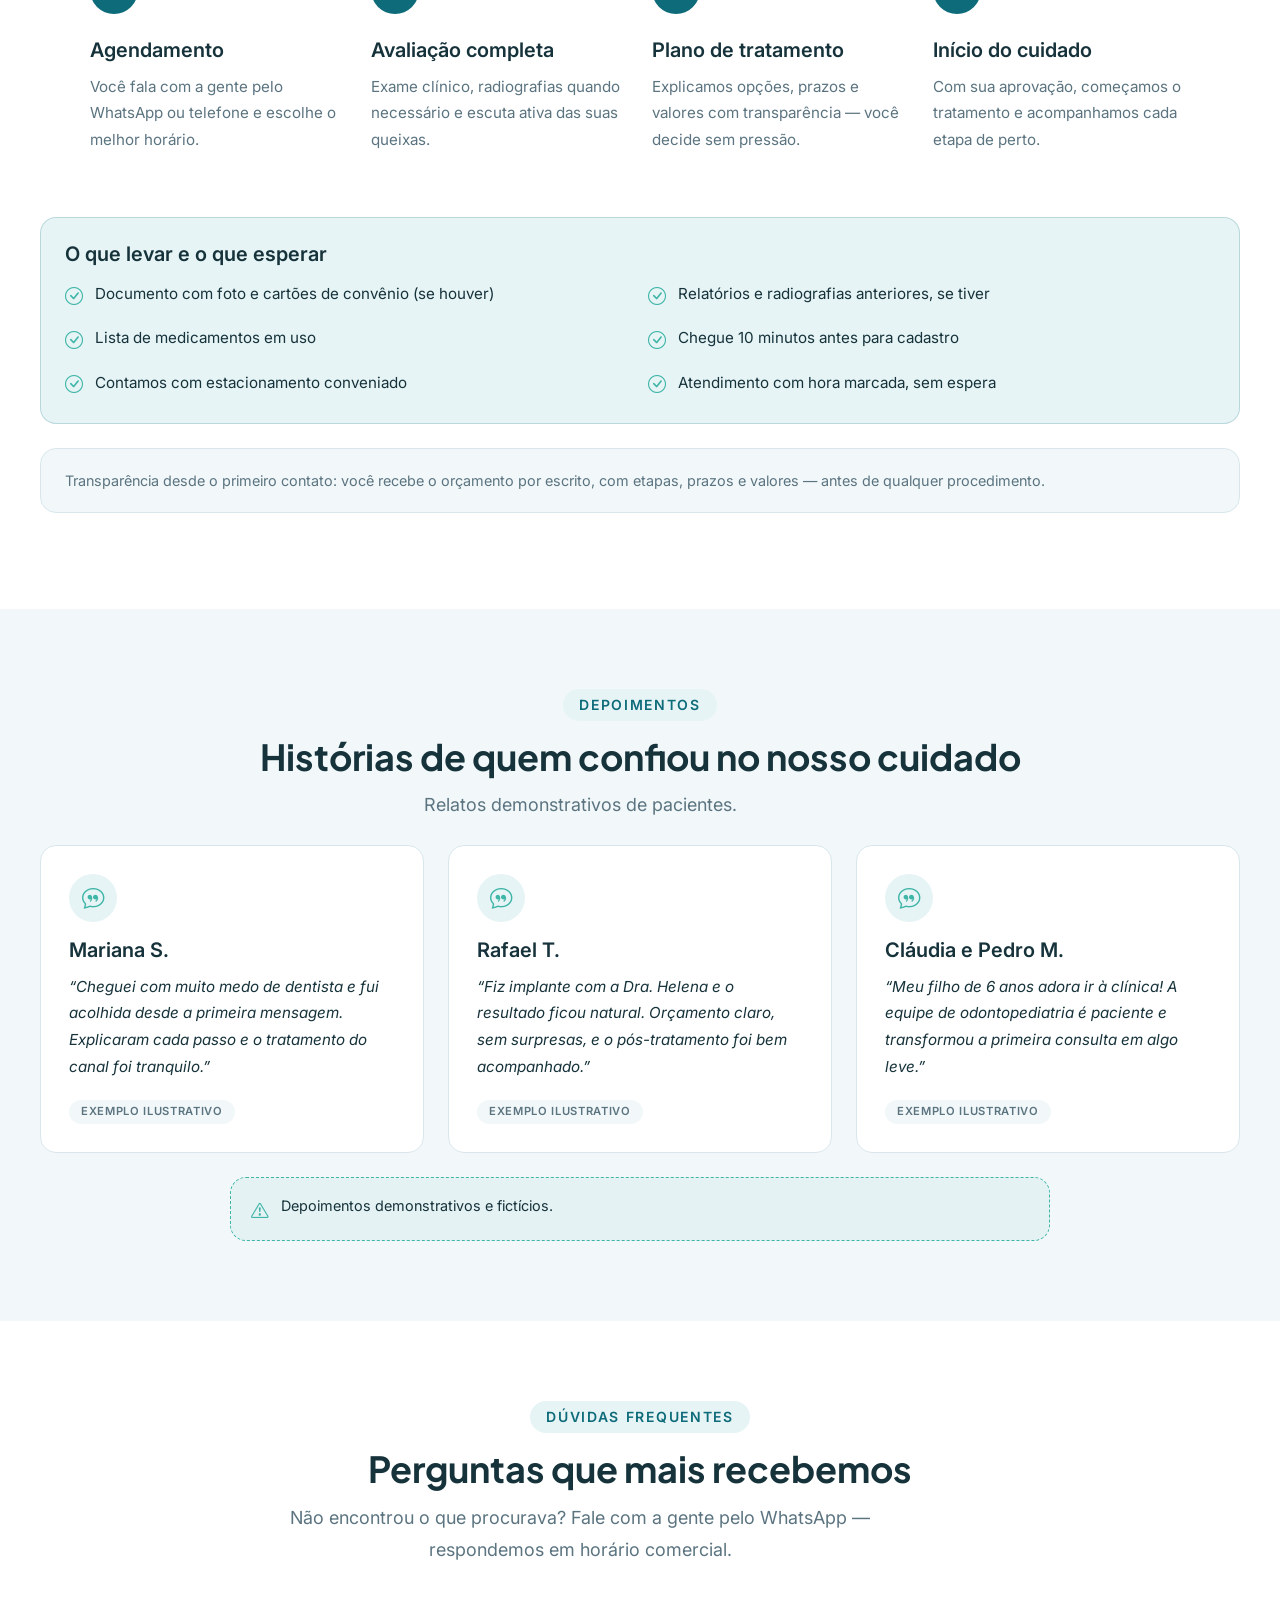
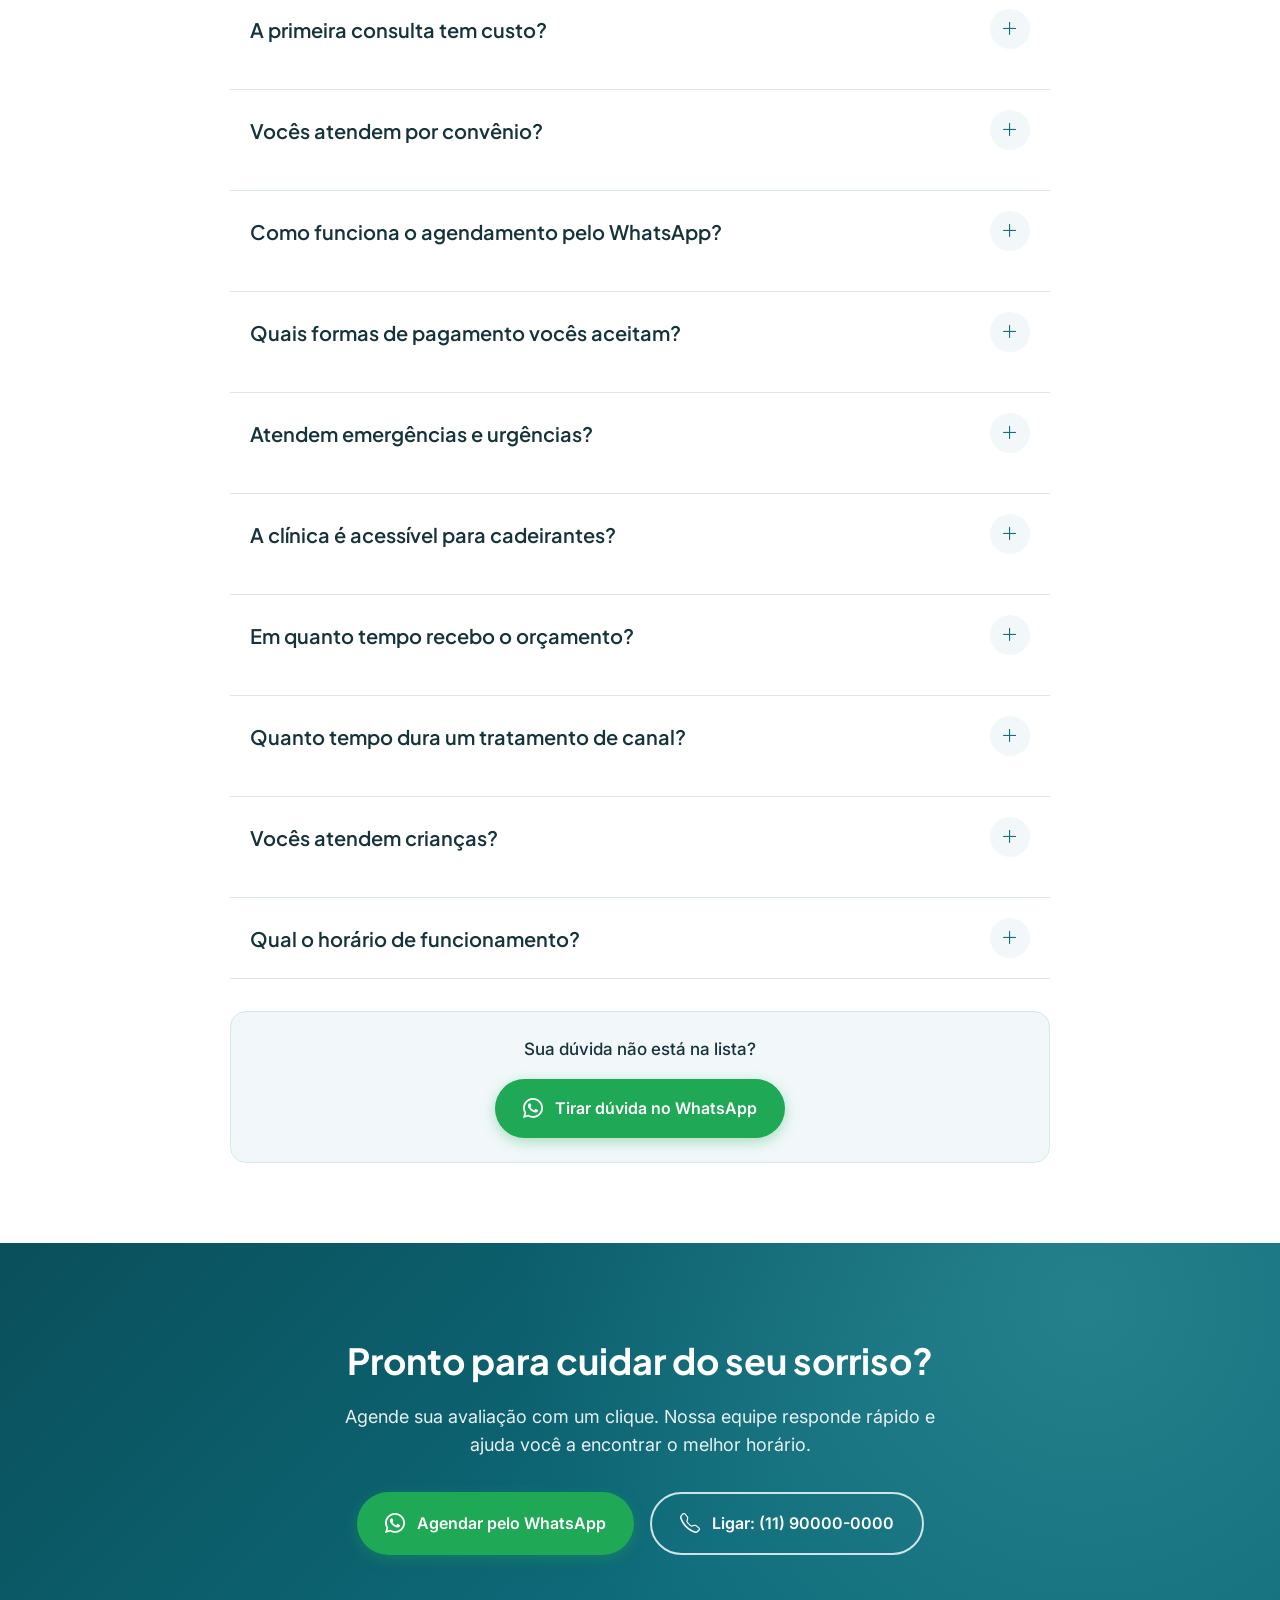
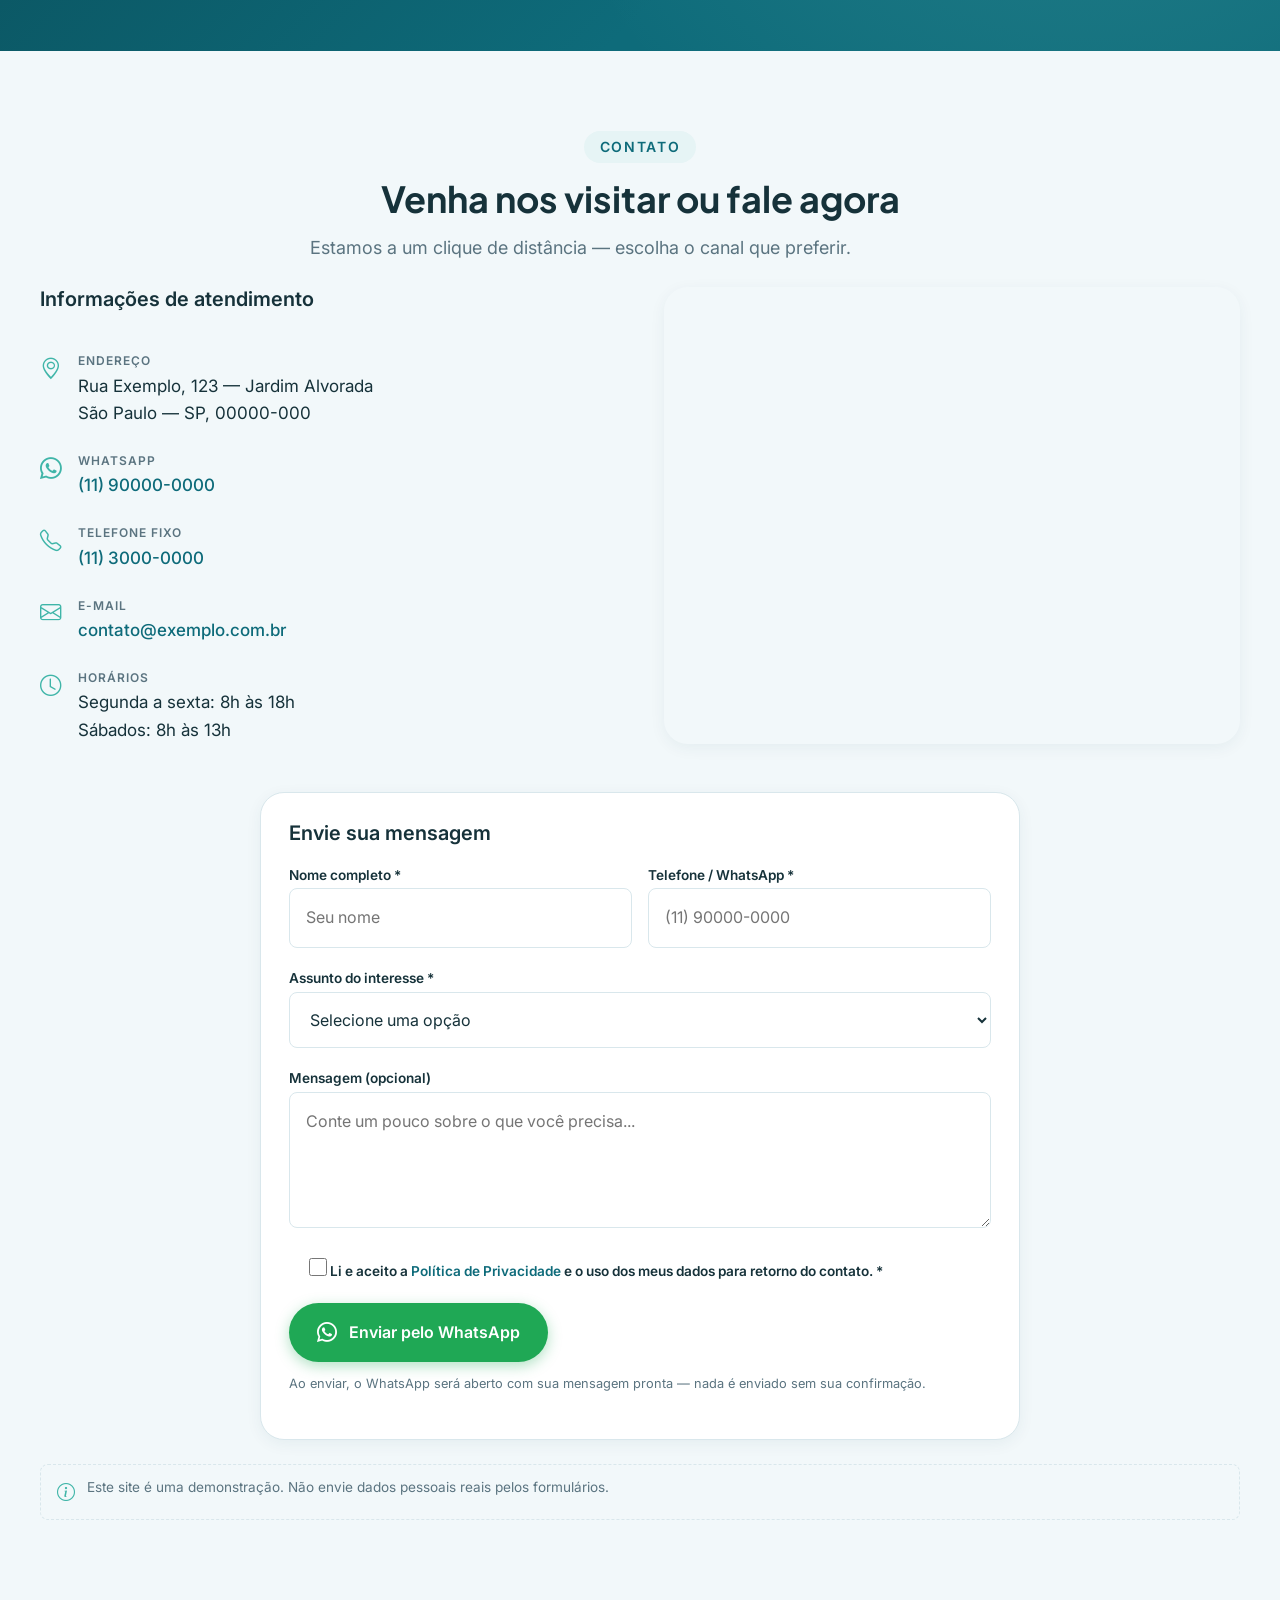
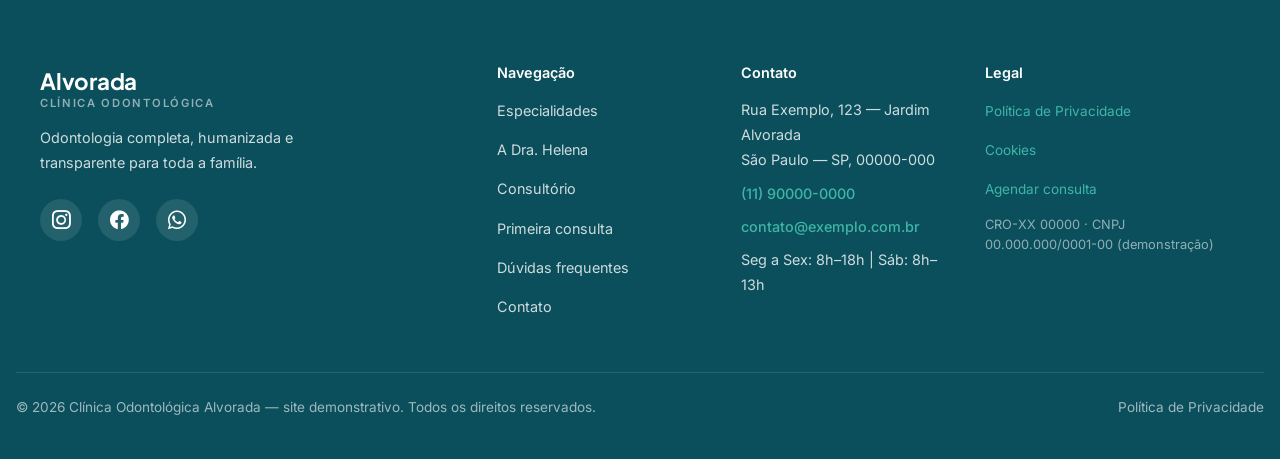
==== commit a704253f: "substituindo mensagens de ia por textos informativos" ====
--- a/index.html
+++ b/index.html
@@ -136,6 +136,7 @@
 
         <div class="hero-image">
           <img src="images/hero/hero-main.jpg" alt="Recepção acolhedora da Clínica Odontológica Alvorada" width="640" height="800" fetchpriority="high">
+          <span class="about-image-badge">Imagem ilustrativa</span>
           <div class="hero-card-float">
             <i class="bi bi-clock" aria-hidden="true"></i>
             <span class="card-label">Segunda a sábado</span>
@@ -379,7 +380,7 @@
           </button>
         </div>
 
-        <p class="caption-note">Imagens ilustrativas. Substitua pelas fotos reais da clínica antes da publicação.</p>
+        <p class="caption-note">Imagens ilustrativas.</p>
       </div>
     </section>
 
@@ -440,7 +441,7 @@
         <div class="section-heading reveal">
           <span class="section-eyebrow">Depoimentos</span>
           <h2 class="section-title">Histórias de quem confiou no nosso cuidado</h2>
-          <p class="section-subtitle">Relatos demonstrativos de pacientes — substitua por depoimentos reais e autorizados.</p>
+          <p class="section-subtitle">Relatos demonstrativos de pacientes.</p>
         </div>
 
         <div class="testimonials-grid">
@@ -468,7 +469,7 @@
 
         <div class="demo-banner reveal">
           <i class="bi bi-exclamation-triangle" aria-hidden="true"></i>
-          <span>Os depoimentos acima são demonstrativos e fictícios, criados apenas para ilustrar o layout. Substitua por relatos reais e autorizados antes de publicar.</span>
+          <span>Depoimentos demonstrativos e fictícios.</span>
         </div>
       </div>
     </section>
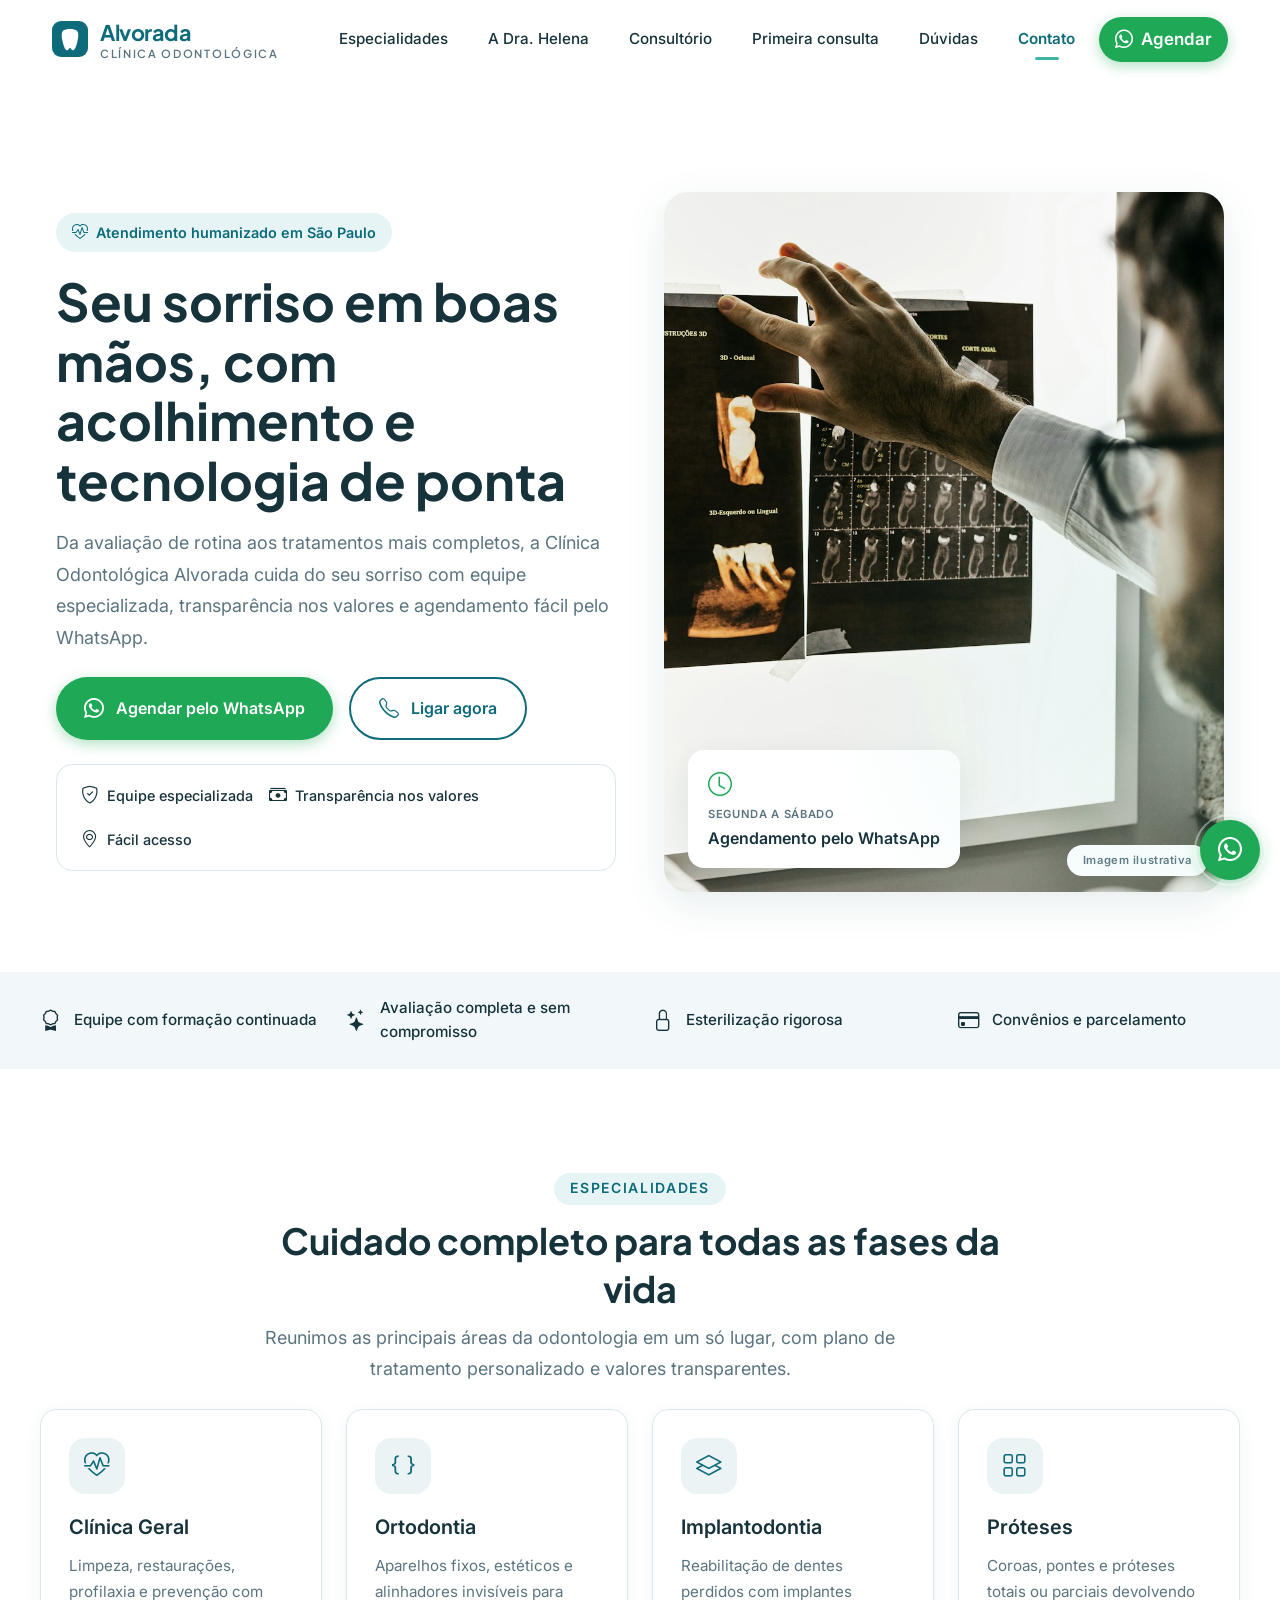
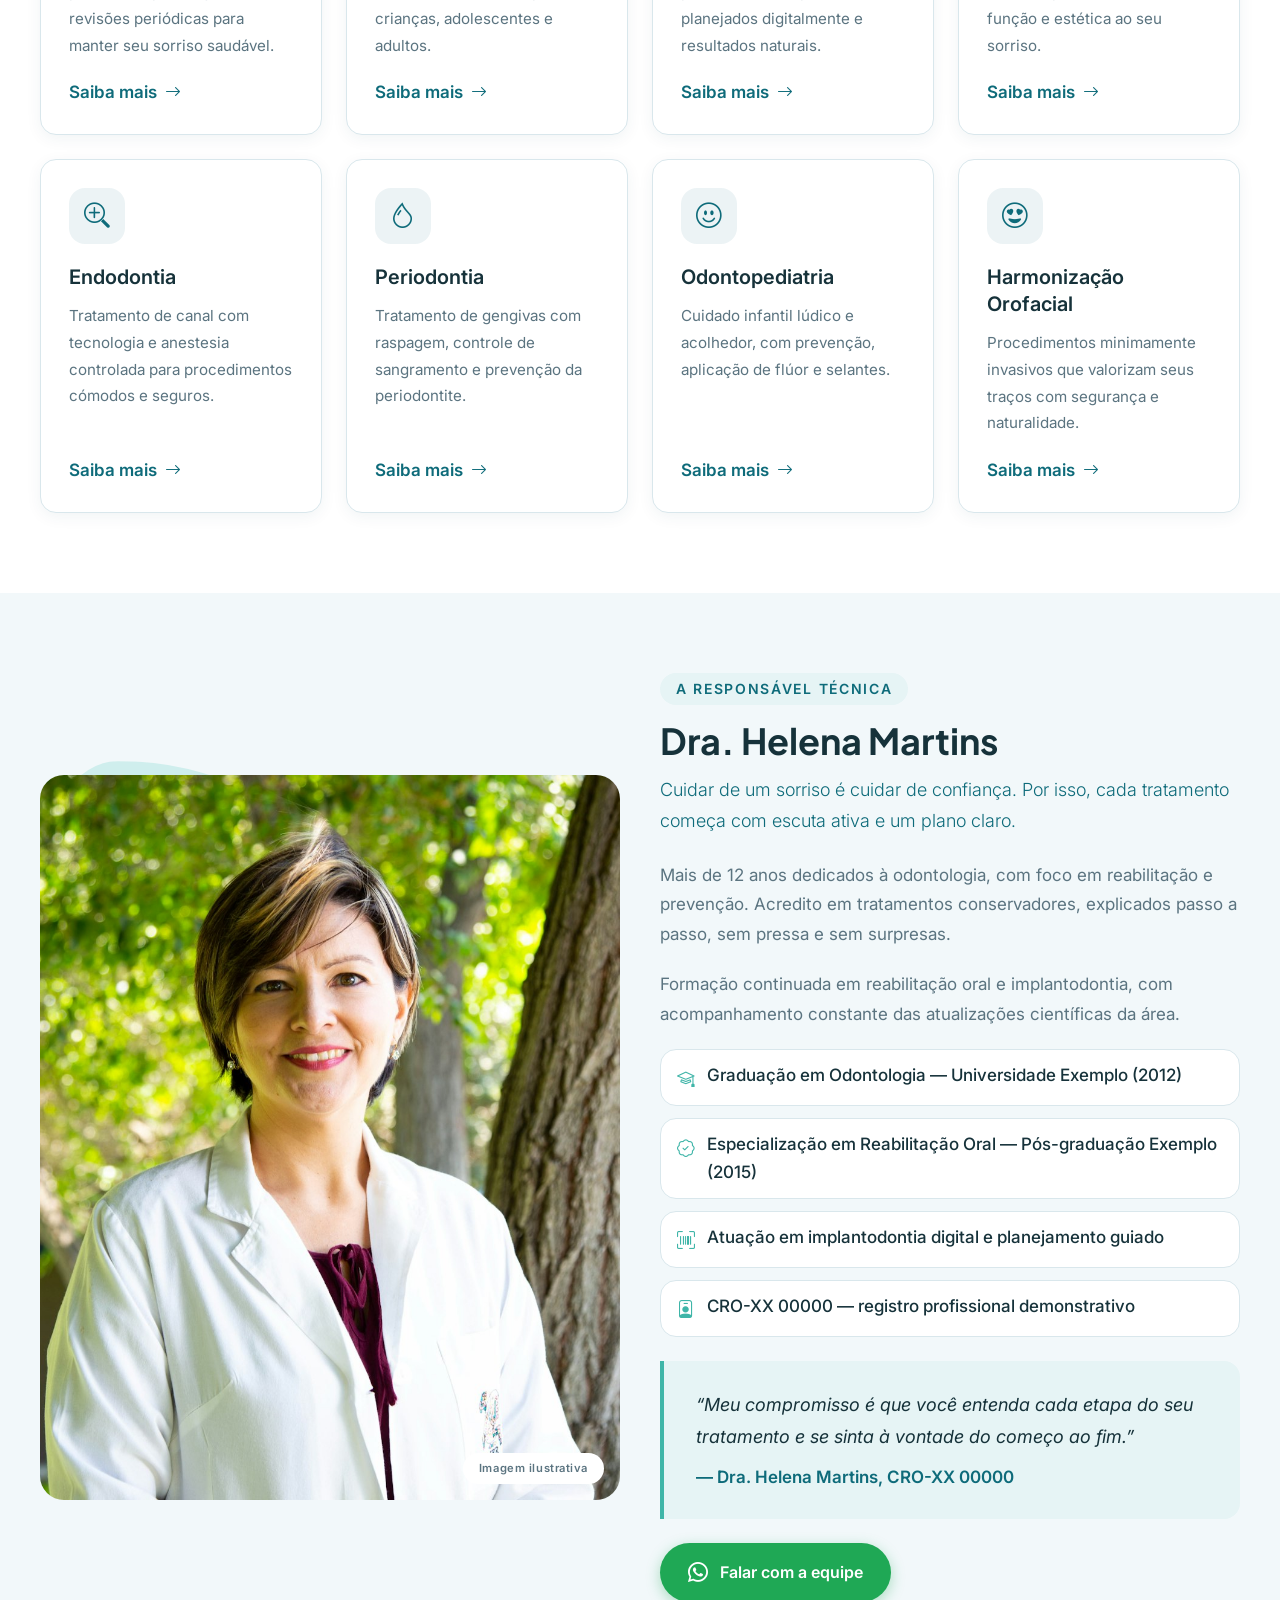
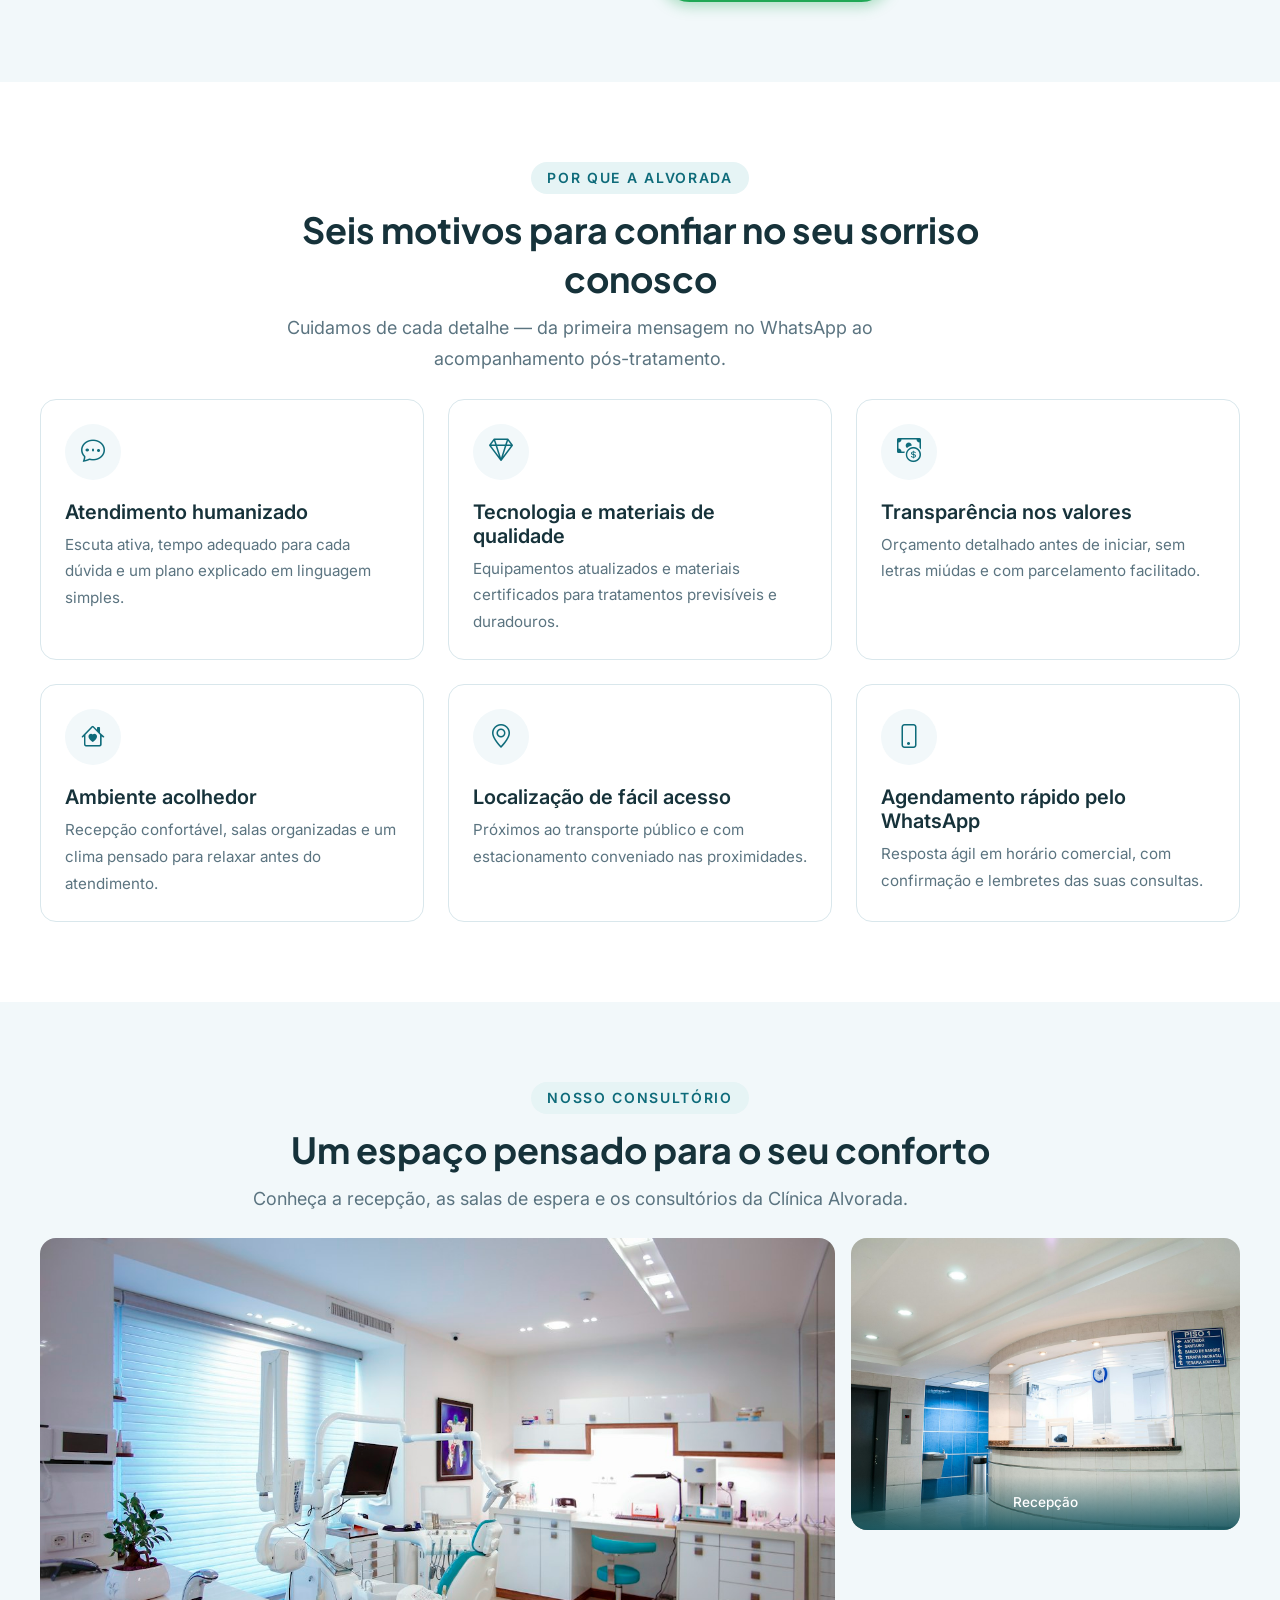
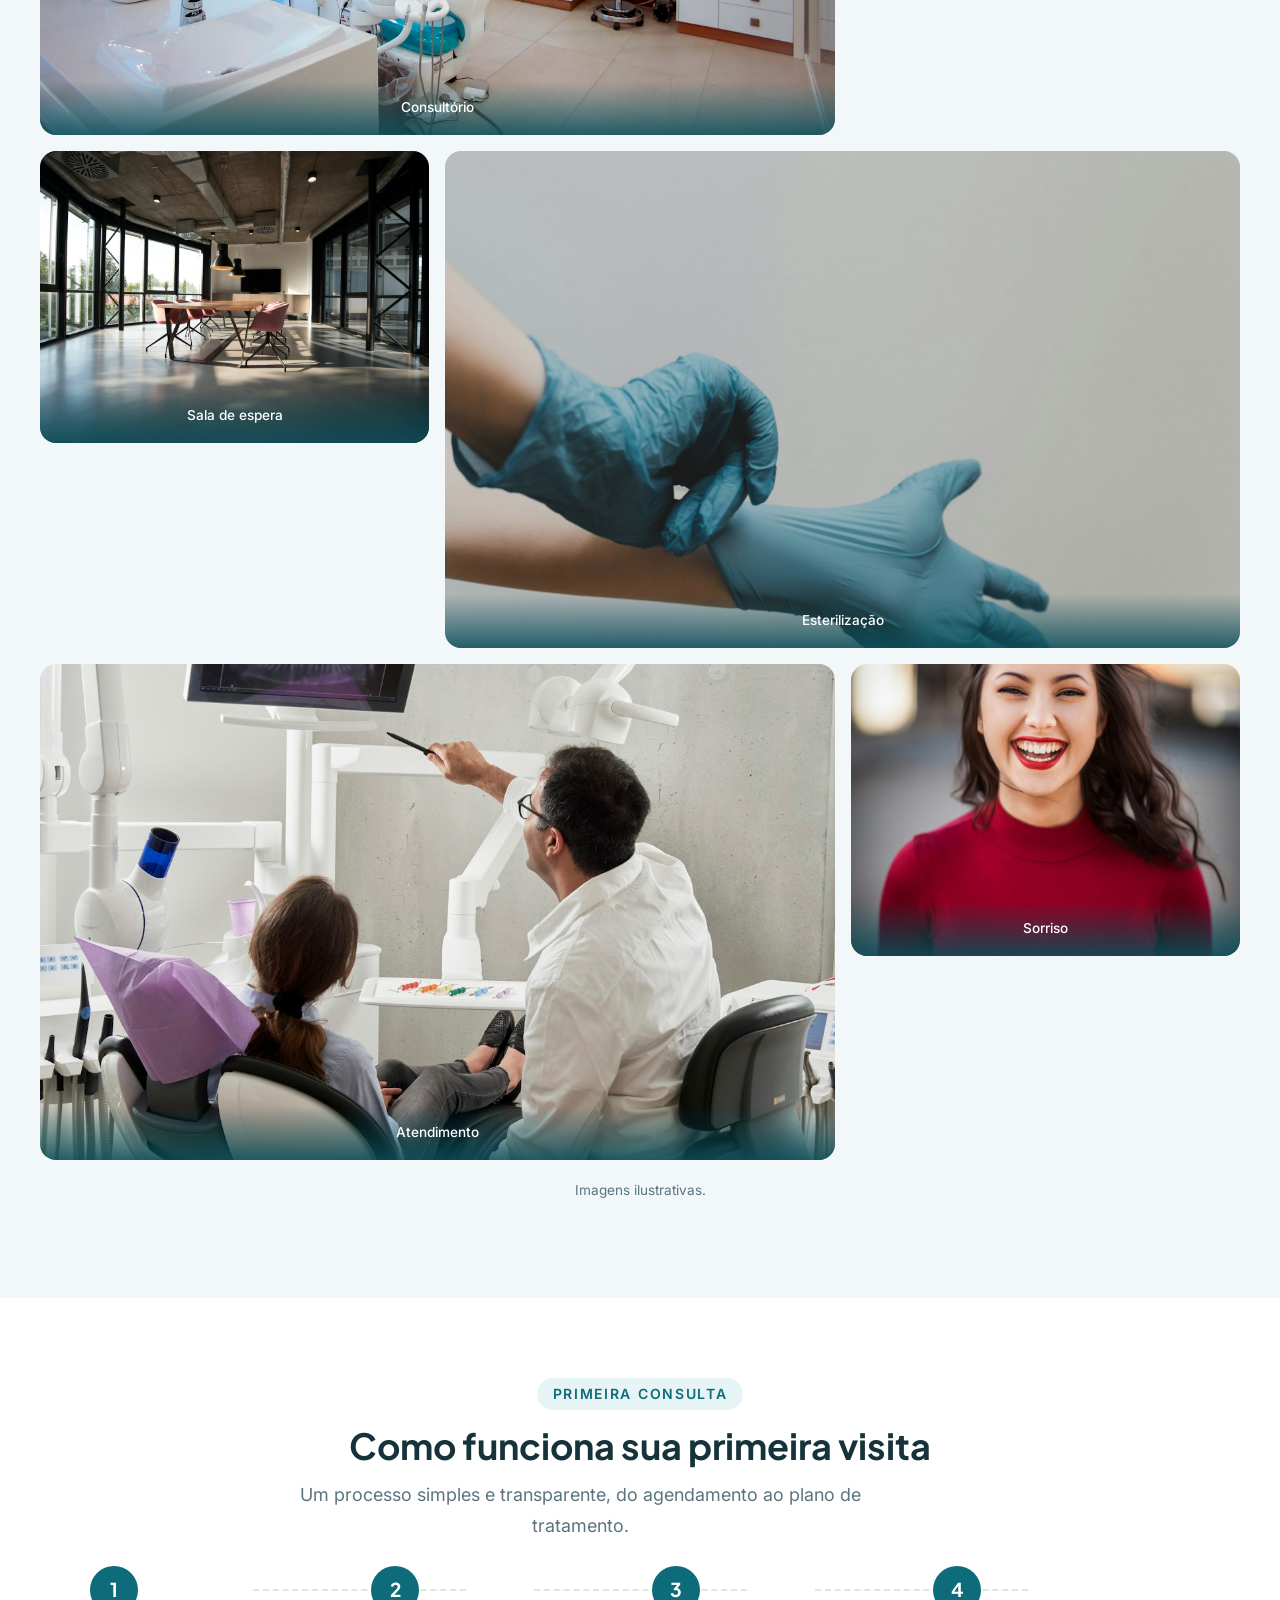
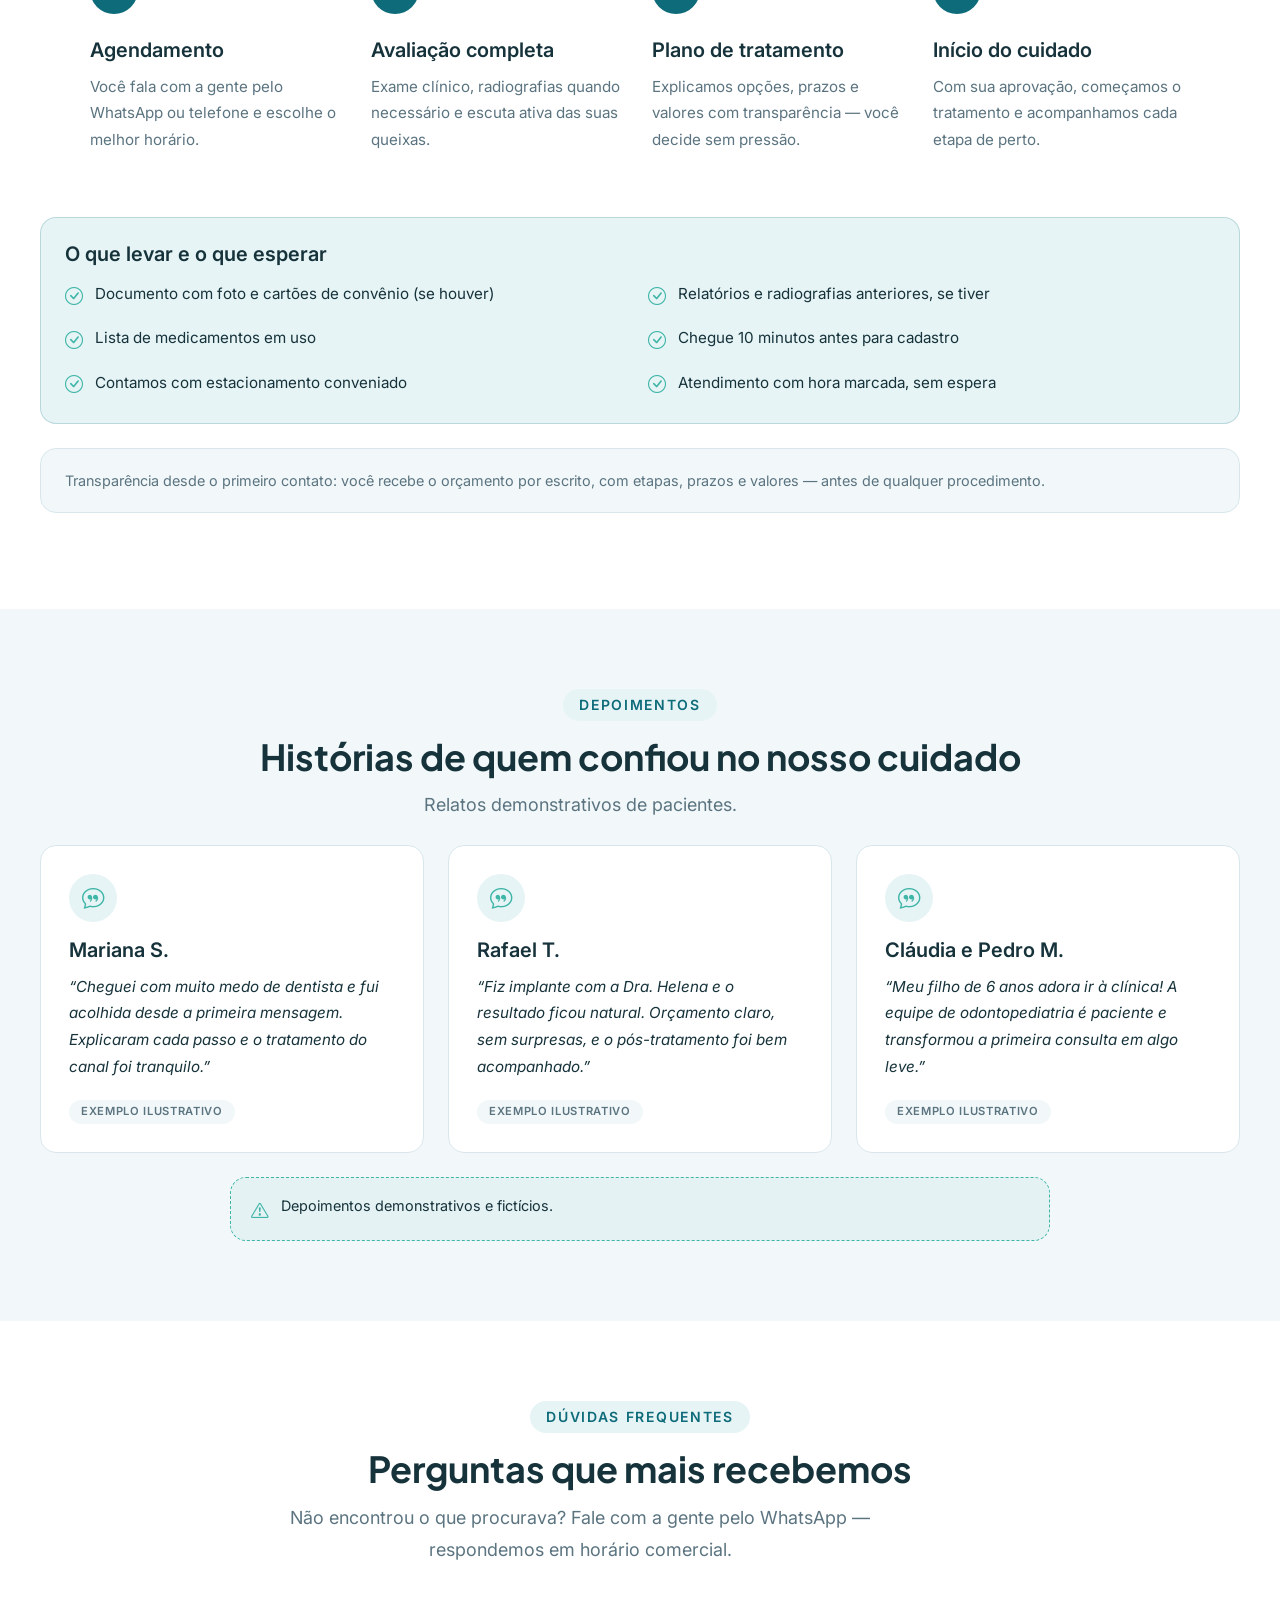
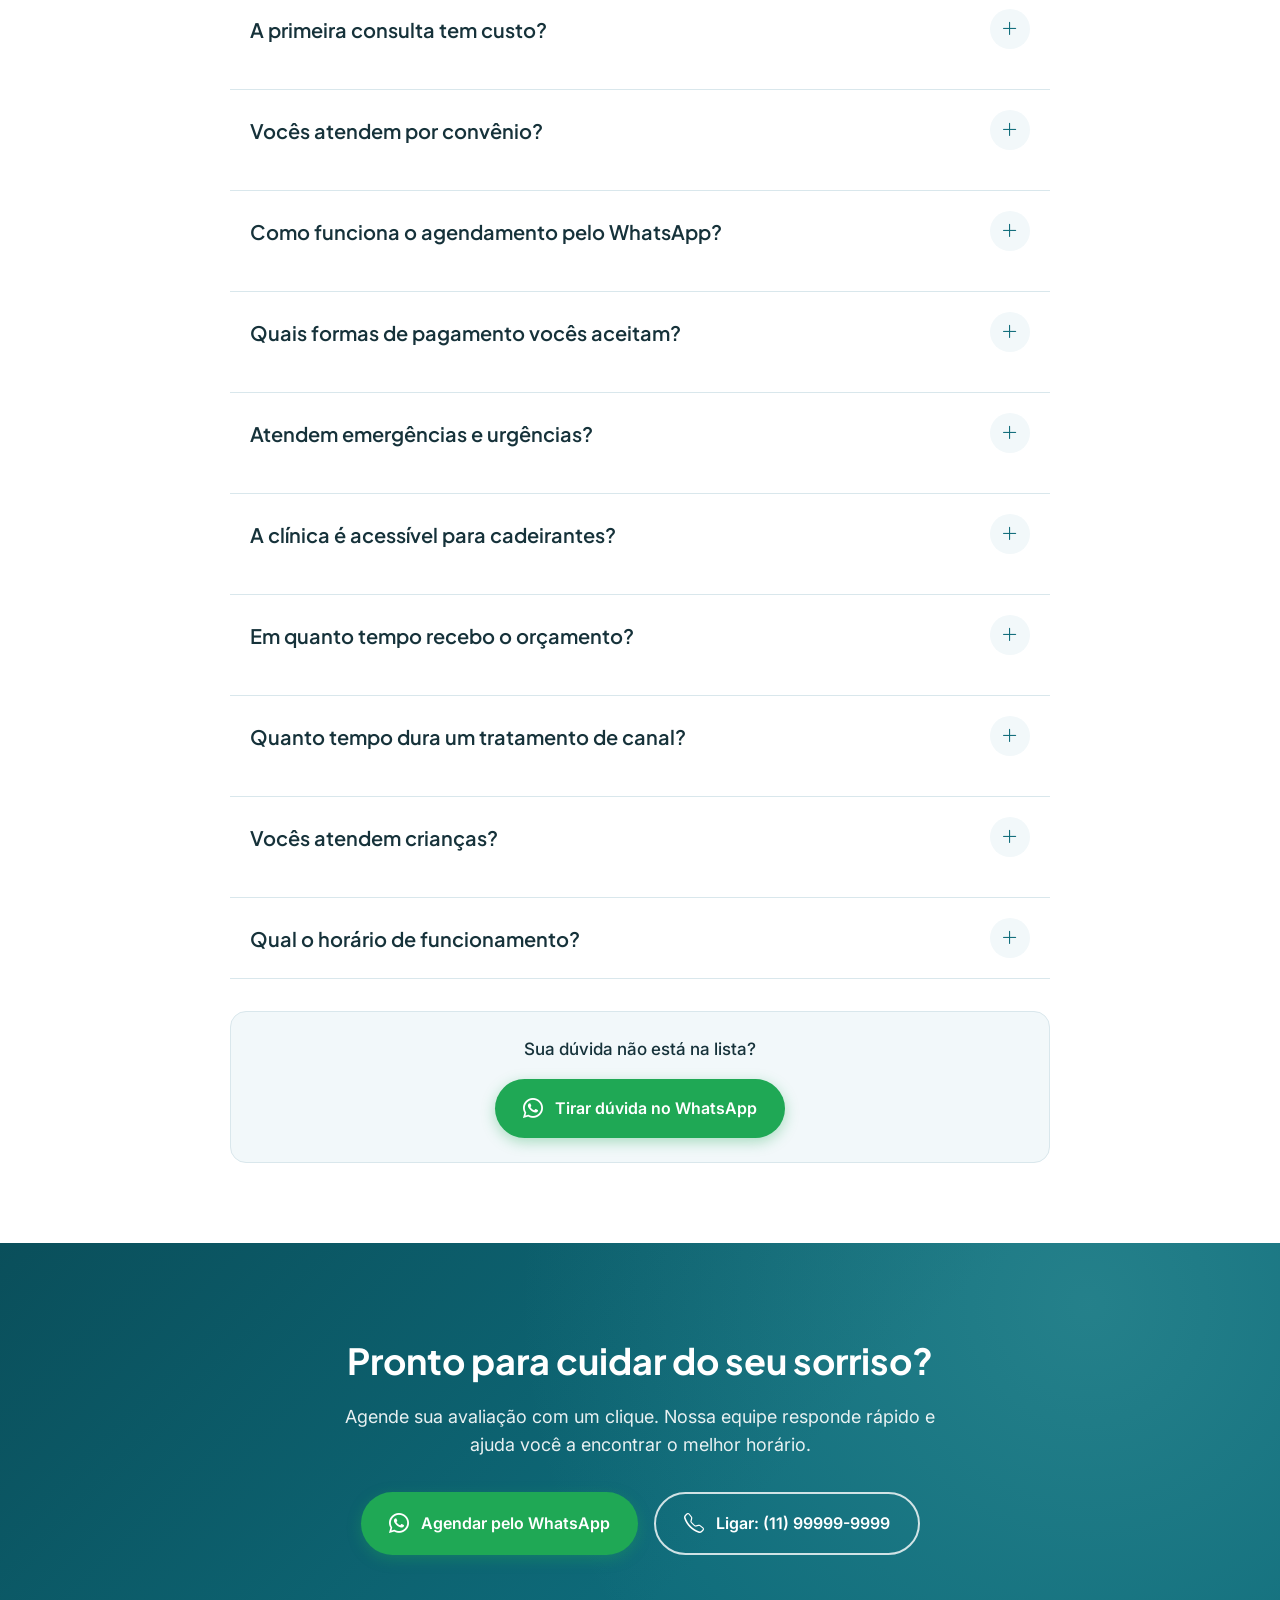
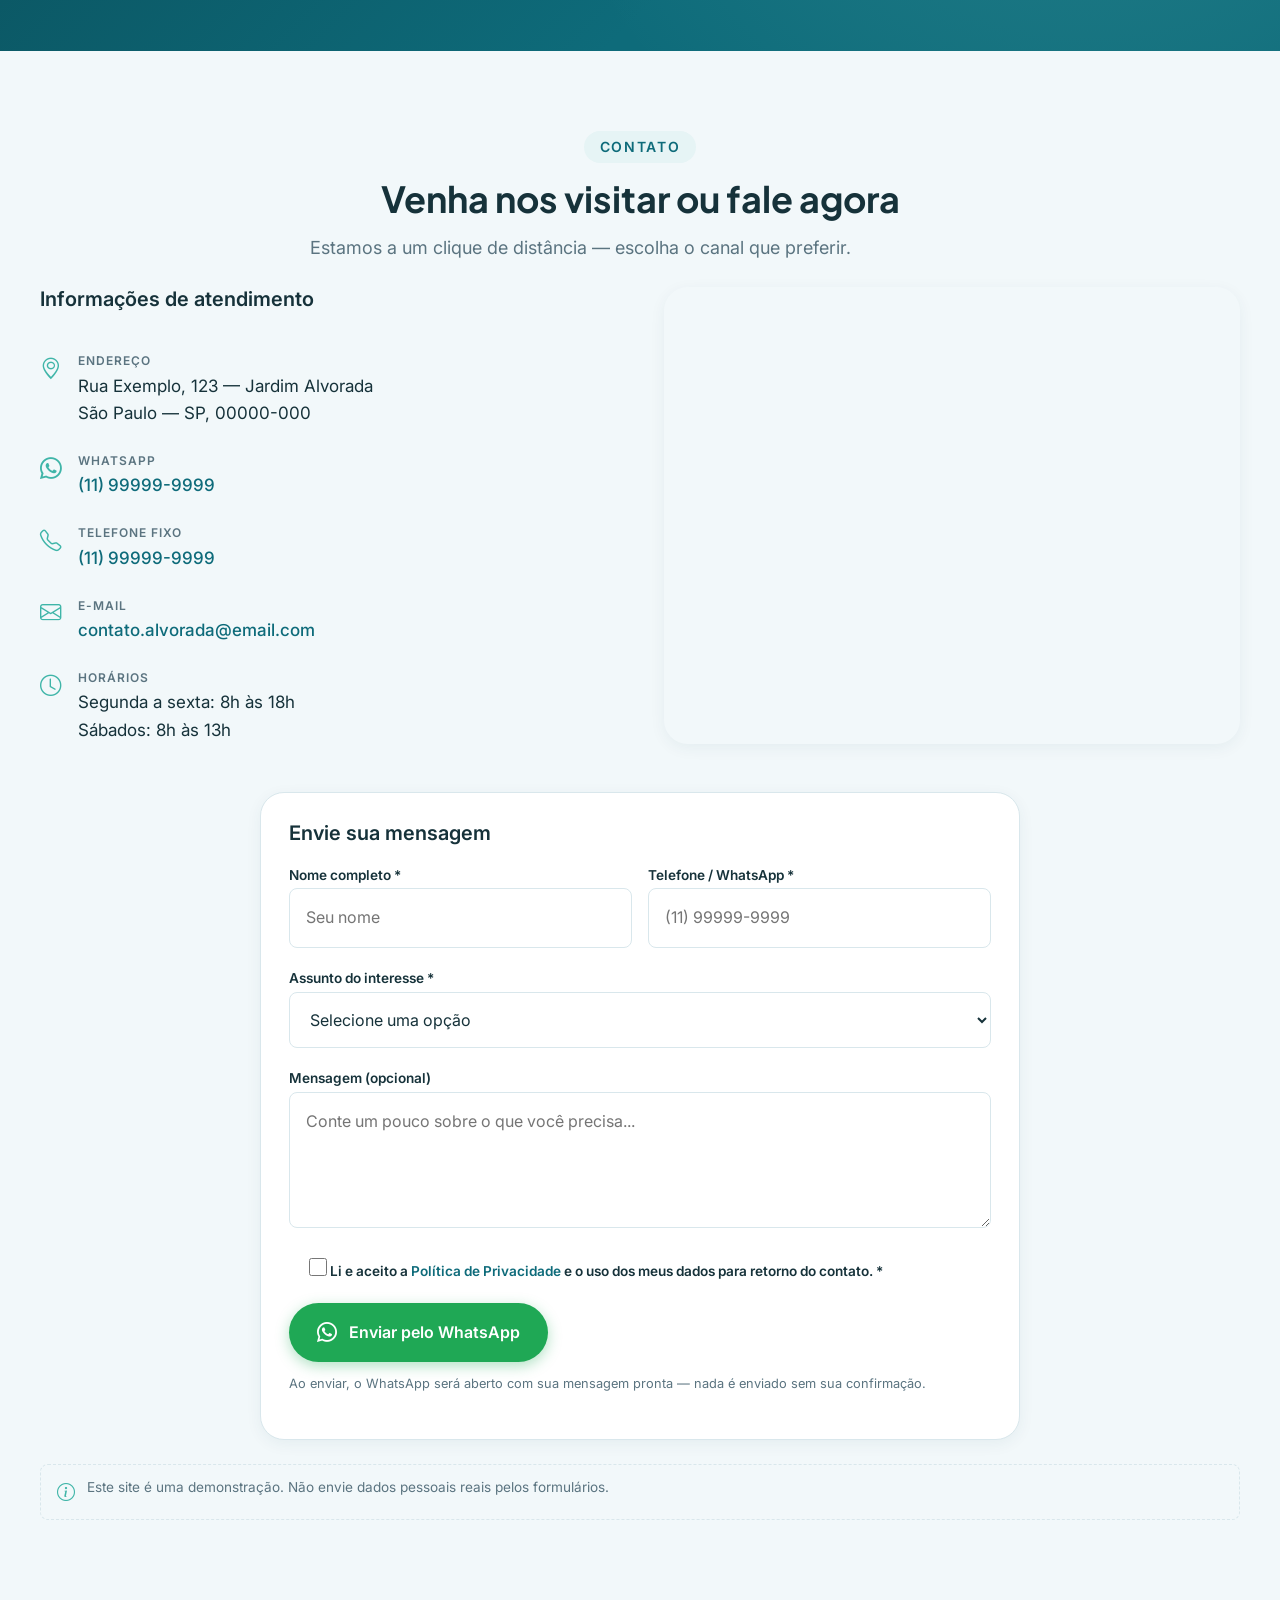
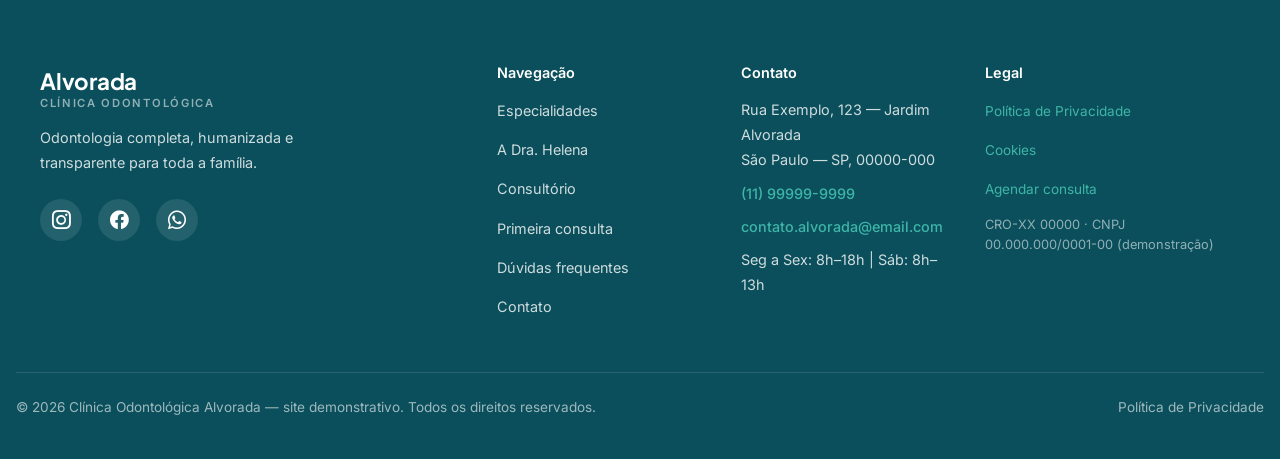
==== commit 45e2c481: "padronizacao de dados ficticios" ====
--- a/index.html
+++ b/index.html
@@ -1,4 +1,4 @@
-<!DOCTYPE html>
+﻿<!DOCTYPE html>
 <html lang="pt-BR">
 <head>
   <meta charset="UTF-8">
@@ -49,7 +49,7 @@
     "url": "https://www.exemplo.com.br/",
     "logo": "https://www.exemplo.com.br/favicon/favicon.svg",
     "image": "https://www.exemplo.com.br/images/og-image.jpg",
-    "telephone": "+5511900000000",
+    "telephone": "+5511999999999",
     "priceRange": "$$",
     "address": {
       "@type": "PostalAddress",
@@ -123,7 +123,7 @@
             <a class="btn-whatsapp" href="#contato" data-whatsapp-message="Olá! Gostaria de agendar uma avaliação odontológica.">
               <i class="bi bi-whatsapp" aria-hidden="true"></i> Agendar pelo WhatsApp
             </a>
-            <a class="btn-outline-brand" href="tel:+5511900000000">
+            <a class="btn-outline-brand" href="tel:+5511999999999">
               <i class="bi bi-telephone" aria-hidden="true"></i> Ligar agora
             </a>
           </div>
@@ -269,7 +269,7 @@
             </blockquote>
 
             <div class="about-cta">
-              <a class="btn-whatsapp" href="#contato" data-whatsapp-message="Olá, Dra. Helena! Gostaria de agendar uma avaliação.">
+              <a class="btn-whatsapp" href="https://wa.me/5511911111111?text=Ol%C3%A1%2C+Dra.+Helena%21+Gostaria+de+agendar+uma+avalia%C3%A7%C3%A3o." data-whatsapp-message="Olá, Dra. Helena! Gostaria de agendar uma avaliação.">
                 <i class="bi bi-whatsapp" aria-hidden="true"></i> Falar com a equipe
               </a>
             </div>
@@ -603,8 +603,8 @@
           <a class="btn-whatsapp" href="#contato" data-whatsapp-message="Olá! Gostaria de agendar uma avaliação odontológica.">
             <i class="bi bi-whatsapp" aria-hidden="true"></i> Agendar pelo WhatsApp
           </a>
-          <a class="btn-outline-brand" href="tel:+5511900000000">
-            <i class="bi bi-telephone" aria-hidden="true"></i> Ligar: (11) 90000-0000
+          <a class="btn-outline-brand" href="tel:+5511999999999">
+            <i class="bi bi-telephone" aria-hidden="true"></i> Ligar: (11) 99999-9999
           </a>
         </div>
       </div>
@@ -635,7 +635,7 @@
               <i class="bi bi-whatsapp" aria-hidden="true"></i>
               <div>
                 <p class="label">WhatsApp</p>
-                <p><a href="#contato" data-whatsapp-message="Olá! Gostaria de agendar uma avaliação odontológica.">(11) 90000-0000</a></p>
+                <p><a href="#contato" data-whatsapp-message="Olá! Gostaria de agendar uma avaliação odontológica.">(11) 99999-9999</a></p>
               </div>
             </div>
 
@@ -643,7 +643,7 @@
               <i class="bi bi-telephone" aria-hidden="true"></i>
               <div>
                 <p class="label">Telefone fixo</p>
-                <p><a href="tel:+551130000000">(11) 3000-0000</a></p>
+                <p><a href="tel:+551130000000">(11) 99999-9999</a></p>
               </div>
             </div>
 
@@ -651,7 +651,7 @@
               <i class="bi bi-envelope" aria-hidden="true"></i>
               <div>
                 <p class="label">E-mail</p>
-                <p><a href="mailto:contato@exemplo.com.br">contato@exemplo.com.br</a></p>
+                <p><a href="mailto:contato.alvorada@email.com">contato.alvorada@email.com</a></p>
               </div>
             </div>
 
@@ -686,7 +686,7 @@
 
               <div class="form-group">
                 <label for="formPhone">Telefone / WhatsApp *</label>
-                <input type="tel" id="formPhone" name="telefone" autocomplete="tel" inputmode="numeric" data-phone-mask placeholder="(11) 90000-0000" required>
+                <input type="tel" id="formPhone" name="telefone" autocomplete="tel" inputmode="numeric" data-phone-mask placeholder="(11) 99999-9999" required>
                 <span class="field-error" id="formPhoneError">Informe um telefone válido com DDD.</span>
               </div>
             </div>
@@ -747,10 +747,10 @@
         <div class="logo-sub">Clínica Odontológica</div>
         <p>Odontologia completa, humanizada e transparente para toda a família.</p>
         <div class="footer-social">
-          <a href="https://www.instagram.com/exemplo" target="_blank" rel="noopener noreferrer" aria-label="Instagram da clínica (demonstração)">
+          <a href="https://www.instagram.com/" target="_blank" rel="noopener noreferrer" aria-label="Instagram da clínica (demonstração)">
             <i class="bi bi-instagram" aria-hidden="true"></i>
           </a>
-          <a href="https://www.facebook.com/exemplo" target="_blank" rel="noopener noreferrer" aria-label="Facebook da clínica (demonstração)">
+          <a href="https://www.facebook.com/" target="_blank" rel="noopener noreferrer" aria-label="Facebook da clínica (demonstração)">
             <i class="bi bi-facebook" aria-hidden="true"></i>
           </a>
           <a href="#contato" data-whatsapp-message="Olá! Gostaria de agendar uma avaliação odontológica." aria-label="Falar com a clínica pelo WhatsApp">
@@ -774,8 +774,8 @@
       <div class="footer-contact">
         <h4>Contato</h4>
         <p>Rua Exemplo, 123 — Jardim Alvorada<br>São Paulo — SP, 00000-000</p>
-        <p><a href="tel:+5511900000000">(11) 90000-0000</a></p>
-        <p><a href="mailto:contato@exemplo.com.br">contato@exemplo.com.br</a></p>
+        <p><a href="tel:+5511999999999">(11) 99999-9999</a></p>
+        <p><a href="mailto:contato.alvorada@email.com">contato.alvorada@email.com</a></p>
         <p>Seg a Sex: 8h–18h | Sáb: 8h–13h</p>
       </div>
 
